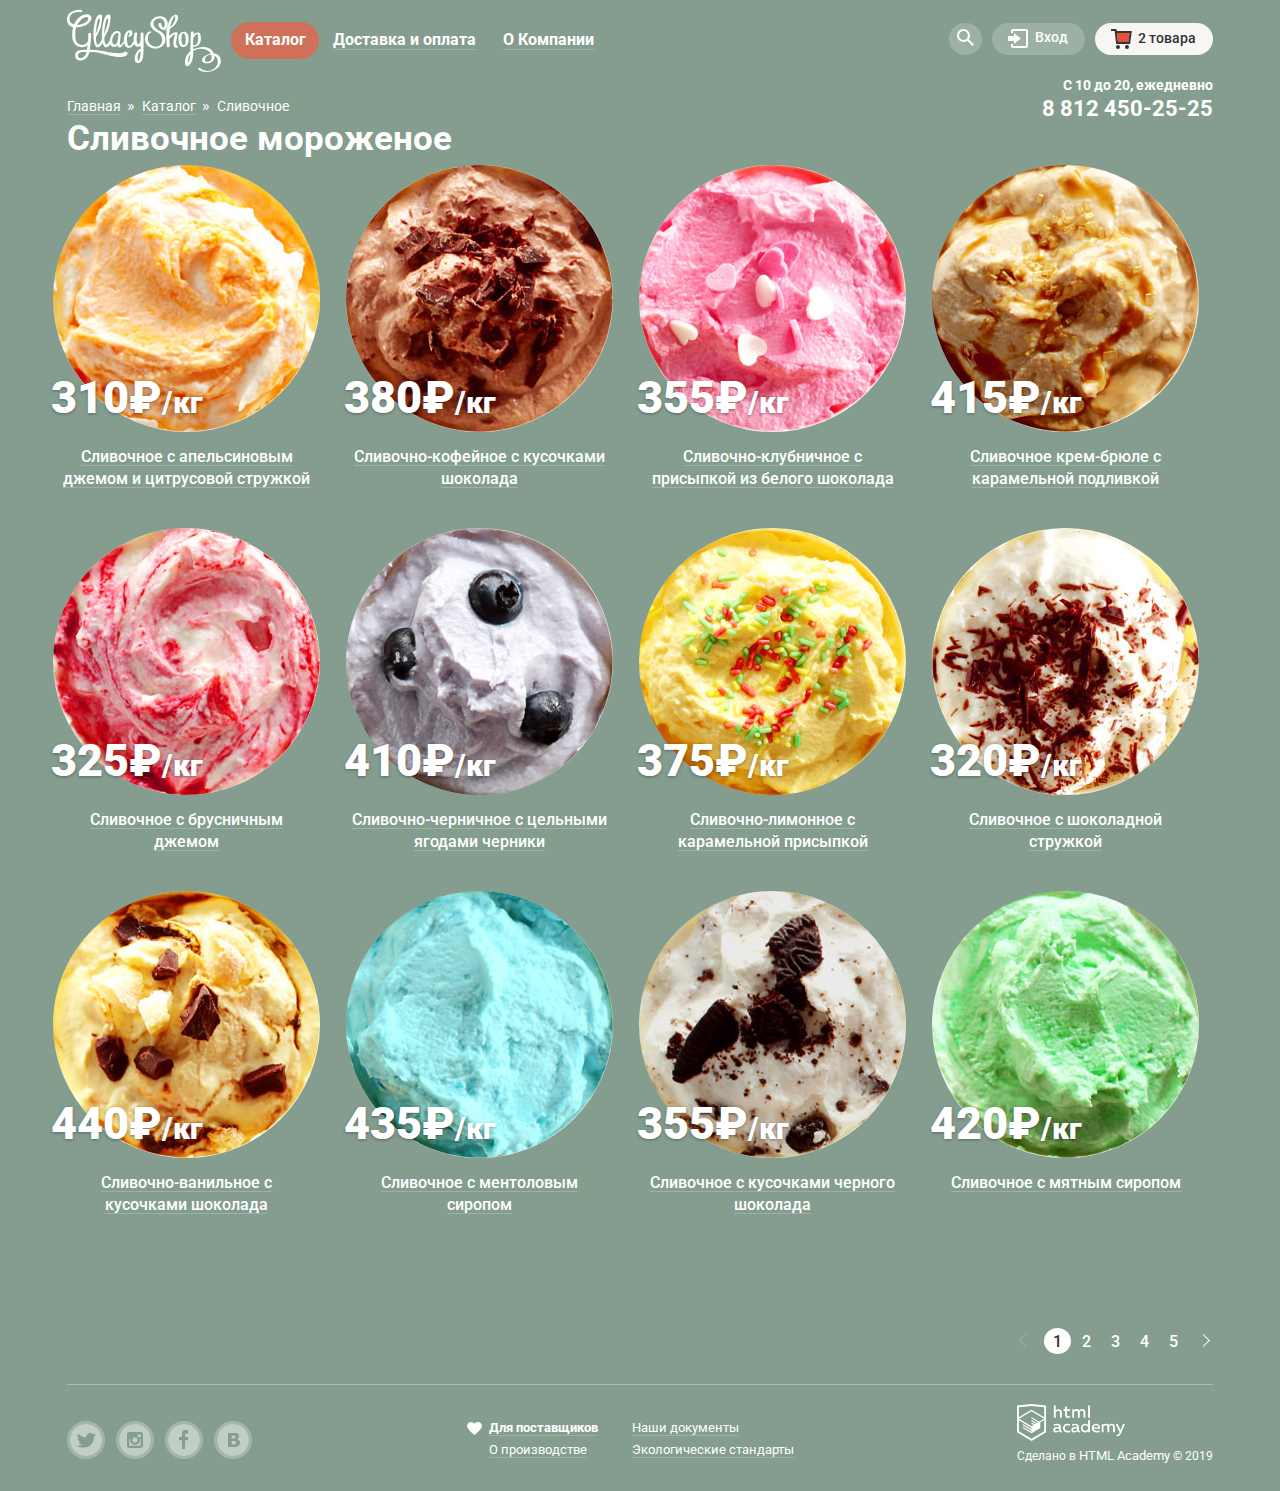
==== catalog.html @ fae97121 "18. Личный проект: начинаем оформление декоративных элементов" ====
<!DOCTYPE html>
<html lang="ru">
  <head>
    <meta charset="utf-8">
    <title>HTML Academy: Глейси</title>
    <link href="https://fonts.googleapis.com/css?family=Roboto:400,500,700&display=swap&subset=cyrillic" rel="stylesheet">
    <link href="css/normalize.css" rel="stylesheet">
    <link href="css/style.css" rel="stylesheet">
  </head>
  <body>
    <header class="page-header">
        <div class="container">
            <nav class="main-navigation"> 
                <a href="index.html">
                    <img class = "header-logo" src="img/logo.svg" width="154" height="64" alt="Логотип магазина «Глейси»"> 
                </a>
                <ul class="site-navigation">
                    <li class="site-navigation-item active-site-navigation-item">
                        <a class="site-navigation-link" href="catalog.html">Каталог</a>
                        <div class="sub-navigation-wrapper">
                        <ul class="sub-navigation">
                          <li class="sub-navigation-item"><a href="">Новинки</a></li>
                          <li class="sub-navigation-item active-sub-navigation-item"><a href="catalog.html">Сливочное</a></li>
                          <li class="sub-navigation-item"><a href="">Щербеты</a></li>
                          <li class="sub-navigation-item"><a href="">Фруктовый лед</a></li>
                          <li class="sub-navigation-item"><a href="">Мелорин</a></li>
                        </ul>
                        </div>           
                      </li>    
                    <li class="site-navigation-item"><a class="site-navigation-link" href="">Доставка и оплата</a></li>
                    <li class="site-navigation-item"><a class="site-navigation-link" href="">О Компании</a></li>    
                </ul>
                <ul class="user-navigation">
                    <li class="user-navigation-item">
                        <a class="user-navigation-link user-navigation-link-search" href = "">
                            <svg xmlns="http://www.w3.org/2000/svg" xmlns:xlink="http://www.w3.org/1999/xlink" width="17" height="17" viewBox="0 0 17 17"><path fill="#fff" d="M16.958 15.527L11.75 10.32A6.455 6.455 0 0 0 13 6.5 6.5 6.5 0 1 0 6.5 13a6.465 6.465 0 0 0 3.839-1.263l5.205 5.204 1.414-1.414zM6.5 11C4.019 11 2 8.981 2 6.5S4.019 2 6.5 2 11 4.019 11 6.5 8.981 11 6.5 11z"/></svg>
                        </a>
                        <div class="search-form-wrapper">
                            <form class="search-form" action="https://echo.htmlacademy.ru" method="get"> 
                              <label for="search" class="visually-hidden">Строка поиска</label>
                              <input class="email-field" id = "search" type="text" name="search" value="" placeholder="Крем-брюле">
                            </form>
                        </div>
                    </li>
                    <li class="user-navigation-item">
                        <a class="user-navigation-link" href = "">
                            <svg xmlns="http://www.w3.org/2000/svg" xmlns:xlink="http://www.w3.org/1999/xlink" width="21" height="19" viewBox="0 0 21 19"><g fill="#fff"><path d="M6 14.875L12.917 9.5 6 4.125v2.917H-.042v4.917H6z"/><path d="M18 0H5C3.9 0 3 .9 3 2v2h2V2h13v15H5v-2H3v2c0 1.1.9 2 2 2h13c1.1 0 2-.9 2-2V2c0-1.1-.9-2-2-2z"/></g></svg>
                            <span>Вход</span>
                        </a>
                        <div class="login-form-wrapper">
                            <form class="login-form" action="https://echo.htmlacademy.ru" method="post">            
                              <label class ="visually-hidden" for="user-login">Логин</label>
                              <input class ="email-field email-field-login-form" id="user-login" type="email" name="login" placeholder="email@example.com">
                              <label class ="visually-hidden" for="user-password">Пароль</label>
                              <input class ="email-field email-field-login-form" id="user-password" type="password" name="password" placeholder="••••••••">            
                              <button type="submit" class = "button login-form-button">
                                Войти
                              </button>
                              <div class="login-form-links">
                                <a href="">Забыли пароль?</a>
                                <a href="">Новая регистрация</a>
                              </div>
                            </form>
                        </div>
                    </li>            
                    <li class = "full-basket">                        
                        <a class="user-navigation-link " href = "">
                            <svg xmlns="http://www.w3.org/2000/svg" width="21" height="20" viewBox="0 0 21 20"><path fill="#E84D37" d="M5.888 4.031L6.922 13h10.45l1.176-8.969z"/><circle fill="#343434" cx="6.984" cy="18" r="2"/><circle fill="#343434" cx="15.984" cy="18" r="2"/><path fill="#343434" d="M5.657 2.031L5.422 0H0v2h3.64l1.5 13h13.988l1.699-12.969H5.657zM17.372 13H6.922L5.888 4.031h12.66L17.372 13z"/></svg>
                            <span>2 товара</span>
                        </a>                       
                        <div class="basket-wrapper">
                        <form class="basket-form" action="https://echo.htmlacademy.ru" method="post">
                            <ul class="basket-list">
                                <li class="basket-item">
                                    <button class="delete-button delete-item-button" type="button"><span class="visually-hidden">Закрыть</span></button>
                                    <img src="img/product-13.jpg" width="33" height="33" alt="Классический пломбир, смешанный с апельсиновым джемом">
                                    <a href = "">Пломбир с апельсиновым джемом</a>
                                    <span class="basket-item-amount">1,5 кг х&thinsp;</span>
                                    <span class="basket-item-price">200 руб.</span>
                                    <span class="basket-item-cost">300 руб.</span>                                     
                                </li>
                                <li  class="basket-item">
                                    <button class="delete-button delete-item-button" type="button"><span class="visually-hidden">Закрыть</span></button>
                                    <img src="img/product-14.jpg" width="33" height="33" alt="Клубничное мороженое розового цвета с присыпкой из белого шоколада">
                                    <a href = "">Клубничный пломбир с присыпкой из белого шоколада</a>
                                    <span class="basket-item-amount">1,5 кг х&thinsp;</span>
                                    <span class="basket-item-price">300 руб.</span>
                                    <span class="basket-item-cost">450 руб.</span> 
                                </li>
                            </ul>
                            <span class="basket-total">Итого: 750 руб.</span>
                            <a class="button basket-form-button" href = "">Оформить заказ</a>
                        </form>
                        </div>
                    </li>            
                </ul>
            </nav>  
            <p class = "phone">С 10 до 20, ежедневно<br>        
                <a href="tel:+78124502515">8 812 450-25-25</a>
            </p>     
        </div>           
    </header>
    <main class = "main-page">
        <div class = "container">
        <ul class = "bread-crumbs">
            <li class="bread-crumbs-item"><a href="index.html">Главная</a></li>
            <li class="bread-crumbs-item"><a href="catalog.html">Каталог</a></li>
            <li class="bread-crumbs-item breadcrumbs-current"><a href= "">Сливочное</a></li>            
        </ul>
        <h1 class="main-title">Cливочное мороженое</h1>
        <form class = "form-of-filters visually-hidden">
            <h2 class="visually-hidden">Фильтры</h2>
            <fieldset>
                <legend class="name-of-filter">Сортировка:</legend> 
                <label>                   
                    <select class = "sorting" name="sorting-options">
                        <option selected value="По популярности">По популярности</option>
                        <option value="Сначала недорогие">Сначала недорогие</option>
                        <option value="Сначала дорогие">Сначала дорогие</option>
                        <option value="По жирности">По жирности</option>
                    </select>
                </label>                                
            </fieldset>
            <fieldset>
                <legend class = "name-of-filter">Цена:
                    <span>100 руб.</span>
                    - 
                    <span>500 руб.</span>   
                </legend>                         
                <div class="price">
                    <div>
                        <div></div>
                        <div></div>
                    </div>
                </div>
            </fieldset>
            <fieldset>                            
                <legend class = "name-of-filter">Жирность:</legend>
                <div class = "fat">
                <label>
                    <input type="radio" name="fat" value="0" checked> 0%
                </label>
                <label>
                    <input type="radio" name="fat" value="10"> до 10%              
                </label>
                <label>
                    <input type="radio" name="fat" value="30"> до 30%              
                </label>
                <label>
                    <input type="radio" name="fat" value="more"> выше 30%              
                </label>
                </div>
            </fieldset>
            <fieldset>
                <legend class = "name-of-filter">Наполнители:</legend>
                <ul class = "fillers">
                    <li>
                        <input type="checkbox" name="filler1" id="choco">
                        <label for="choco">Шоколадные</label>
                    </li>
                    <li>
                        <input type="checkbox" name="filler2" id="shugar">
                        <label for="shugar">Сахарные присыпки</label>
                    </li>
                    <li>
                        <input type="checkbox" name="filler3" id="fruts">
                        <label for="fruts">Фрукты</label>  
                    </li>
                    <li>
                        <input type="checkbox" name="filler4" id="syrups">
                        <label for="syrups">Сиропы</label> 
                    </li>
                    <li>
                        <input type="checkbox" name="filler5" id="jams">
                        <label for="jams">Джемы</label>            
                    </li>
                </ul>
            </fieldset>
            <button class = "button-apply-filters" type = "submit">Применить</button>
        </form>    
        </div>
        <div class = "catalog-container">
        <ul class="catalog-list">
            <li class="catalog-item">
                <a href="">
                    <img src="img/product-1.jpg" width="267" height="267" alt="Сливочное мороженое с яроко выраженным апельсиновым вкусом">  
                    <strong class="price-of-item">310₽<span>/кг</span></strong>                   
                    <h2 class="catalog-item-title">Сливочное с апельсиновым<br>джемом и цитрусовой стружкой</h2>                                                                                         
                </a>  
                <button class = "button catalog-item-button">Быстрый просмотр</button>                      
            </li>
            <li class="catalog-item">
                <a href="">
                    <img src="img/product-2.jpg" width="267" height="267" alt="Сливочное мороженое с кофейным вкусом, посыпанное тёртым шоколадом">                  
                    <strong class="price-of-item">380₽<span>/кг</span></strong>   
                    <h2 class="catalog-item-title">Сливочно-кофейное с кусочками шоколада</h2>               
                </a>     
                <button class = "button catalog-item-button">Быстрый просмотр</button>        
            </li>
            <li class="catalog-item">
                <a href="">
                    <img src="img/product-3.jpg" width="267" height="267" alt="Сливочное мороженое с клубничным вкусом  розового цвета с белой посыпкой в виде сердечек">                    
                    <strong class="price-of-item">355₽<span>/кг</span></strong>  
                    <h2 class="catalog-item-title">Сливочно-клубничное с<br>присыпкой из белого шоколада</h2>                                      
                </a>            
                <button class = "button catalog-item-button">Быстрый просмотр</button> 
            </li>
            <li class="catalog-item">
                <a href="">
                    <img src="img/product-4.jpg" width="267" height="267" alt="Мороженое крем-брюле, смешанное с карамельной подливкой и посыпанное карамелью">                    
                    <strong class="price-of-item">415₽<span>/кг</span></strong>      
                    <h2 class="catalog-item-title">Сливочное крем-брюле с карамельной подливкой</h2>                                  
                </a>            
                <button class = "button catalog-item-button">Быстрый просмотр</button> 
            </li>
            <li class="catalog-item">
                <a href="">
                    <img src="img/product-5.jpg" width="267" height="267" alt="Бело-красное мороженое со вкусом брусники">
                    <strong class="price-of-item">325₽<span>/кг</span></strong>
                    <h2 class="catalog-item-title">Сливочное с брусничным<br>джемом</h2>                                       
                </a>                
                <button class = "button catalog-item-button">Быстрый просмотр</button> 
            </li>
            <li class="catalog-item">
                <a href="">
                    <img src="img/product-6.jpg" width="267" height="267" alt="Мороженое бледно-фиолетового цвета с целыми черными ягодами">
                    <strong class="price-of-item">410₽<span>/кг</span></strong>
                    <h2 class="catalog-item-title">Сливочно-черничное с цельными ягодами черники</h2>
                </a>                
                <button class = "button catalog-item-button">Быстрый просмотр</button> 
            </li>
            <li class="catalog-item">
                <a href="">
                    <img src="img/product-7.jpg" width="267" height="267" alt="Бледно-желтое мороженое с цветной присыпкой">
                    <strong class="price-of-item">375₽<span>/кг</span></strong>  
                    <h2 class="catalog-item-title">Сливочно-лимонное с<br>карамельной присыпкой</h2>                                      
                </a>
                <button class = "button catalog-item-button">Быстрый просмотр</button> 
            </li>
            <li class="catalog-item">
                <a href="">
                    <img src="img/product-8.jpg" width="267" height="267" alt="Классическое белое мороженое, посыпанное тёртым шоколадом">
                    <strong class="price-of-item">320₽<span>/кг</span></strong> 
                    <h2 class="catalog-item-title">Сливочное с шоколадной<br>стружкой</h2>                                       
                </a>                
                <button class = "button catalog-item-button">Быстрый просмотр</button> 
            </li>
            <li class="catalog-item">
                <a href="">
                    <img src="img/product-9.jpg" width="267" height="267" alt="Бледно-желтое мороженое с кусочками шоколада">
                    <strong class="price-of-item">440₽<span>/кг</span></strong>  
                    <h2 class="catalog-item-title">Сливочно-ванильное с<br>кусочками шоколада</h2>                                     
                </a>       
                <button class = "button catalog-item-button">Быстрый просмотр</button>          
            </li>
            <li class="catalog-item">
                <a href="">
                    <img src="img/product-10.jpg" width="267" height="267" alt="Бледно-голубое мороженое с ярким ментоловым вкусом">
                    <strong class="price-of-item">435₽<span>/кг</span></strong>   
                    <h2 class="catalog-item-title">Сливочноe с ментоловым<br>сиропом</h2>                                    
                </a>
                <button class = "button catalog-item-button">Быстрый просмотр</button> 
            </li>
            <li class="catalog-item">
                <a href="">
                    <img src="img/product-11.jpg" width="267" height="267" alt="Классическое белое мороженое с усочками черного шоколада">
                    <strong class="price-of-item">355₽<span>/кг</span></strong>    
                    <h2 class="catalog-item-title">Сливочное с кусочками черного шоколада</h2>                                   
                </a>
                <button class = "button catalog-item-button">Быстрый просмотр</button> 
            </li>
            <li class="catalog-item">
                <a href="">
                    <img src="img/product-12.jpg" width="267" height="267" alt="Бледно-зеленое мороженое с нежным мятным вкусом">
                    <strong class="price-of-item">420₽<span>/кг</span></strong> 
                    <h2 class="catalog-item-title">Сливочное с мятным сиропом</h2>                                      
                </a>
                <button class = "button catalog-item-button">Быстрый просмотр</button> 
            </li>
        </ul>
        </div>
        <div class = "container">
        <ul class = "pagination-list">            
            <li class = "pagination-item pagination-item-current">
                <a href="">1</a> 
            </li>
            <li class = "pagination-item">
                <a href="">2</a> 
            </li>
            <li class = "pagination-item">
                <a href="">3</a>
            </li>
            <li class = "pagination-item">
                <a href="">4</a> 
            </li>
            <li class = "pagination-item">
                <a href="">5</a> 
            </li>            
        </ul>
        </div>
    </main>
    <footer class = "page-footer">
        <div class="container">
            <ul class = "social-list">
                <li class="social-list-item">
                    <a href="" aria-label="Ссылка для перехода в Твиттер">
                        <svg xmlns="http://www.w3.org/2000/svg" width="32" height="32" viewBox="0 0 32 32"><path fill="#FFF" d="M16 0C7.164 0 0 7.164 0 16c0 8.837 7.164 16 16 16 8.837 0 16-7.163 16-16 0-8.836-7.163-16-16-16zm7.944 12.809c-.251 6.516-3.463 10.832-10.992 10.702h-.486c-.447 0-4.543-.443-5.344-1.823 2.479.19 4.247-.406 5.12-1.136-1.048-.289-2.923-.461-3.251-2.848.384.104.618.221 1.299.113-1.307-.824-2.758-1.519-2.679-3.643.311.317 1.164.518 1.46.457-.768-.233-2.149-3.244-.974-4.781 1.984 1.79 4.075 3.482 7.804 3.643.227-2.214 1.24-3.699 3.168-4.325 1.84-.479 3.255.26 3.901 1.138.737-.224 1.453-.466 2.193-.685-.004.833-.569 1.463-.935 1.709.747.165 1.423-.475 1.423-.475-.184.963-1.094 1.725-1.707 1.954z"/></svg>
                    </a>
                </li>
                <li class="social-list-item">
                    <a href="" aria-label="Ссылка для перехода в Инстаграм">
                        <svg xmlns="http://www.w3.org/2000/svg" width="32" height="32" viewBox="0 0 32 32"><g fill="#FFF"><path d="M20.916 16a4.938 4.938 0 1 1-9.877 0c0-.394.051-.773.138-1.14h-.897v6.838h11.396V14.86h-.897c.086.367.137.746.137 1.14z"/><path d="M15.978 18.659c1.466 0 2.659-1.193 2.659-2.659s-1.193-2.659-2.659-2.659c-1.466 0-2.659 1.193-2.659 2.659s1.192 2.659 2.659 2.659zM18.637 10.302h3.039v3.039h-3.039z"/><path d="M16 0C7.164 0 0 7.164 0 16c0 8.837 7.164 16 16 16 8.837 0 16-7.163 16-16 0-8.836-7.163-16-16-16zm7.955 21.698a2.285 2.285 0 0 1-2.279 2.279H10.279A2.285 2.285 0 0 1 8 21.698V10.302a2.286 2.286 0 0 1 2.279-2.279h11.396a2.286 2.286 0 0 1 2.279 2.279v11.396z"/></g></svg>
                    </a>
                </li>
                <li class="social-list-item">
                    <a href="" aria-label="Ссылка для перехода в Фейсбук">
                        <svg xmlns="http://www.w3.org/2000/svg" width="32" height="32" viewBox="0 0 32 32"><path fill="#FFF" d="M16 0C7.164 0 0 7.163 0 16s7.164 16 16 16c8.837 0 16-7.164 16-16S24.837 0 16 0zm4.062 9.455h-3.021v3.444h3.021v3.445h-3.021v8.61H14.02v-8.61H11v-3.445h3.021V9.455c0-1.902 1.353-3.445 3.021-3.445h3.021v3.445z"/></svg>
                    </a>
                </li>
                <li class="social-list-item">
                    <a href="" aria-label="Ссылка для перехода во ВКонтакте">
                        <svg xmlns="http://www.w3.org/2000/svg" width="32" height="32" viewBox="0 0 32 32"><g fill="#FFF"><path d="M16.637 14.495c.402-.019.719-.082.951-.188.326-.145.54-.33.641-.559.101-.229.15-.496.15-.797 0-.232-.058-.465-.174-.697-.116-.232-.322-.405-.617-.517-.264-.1-.592-.155-.984-.165a76.242 76.242 0 0 0-1.652-.014h-.339v2.965h.565c.571 0 1.057-.009 1.459-.028zM18.118 17.084c-.282-.081-.672-.125-1.166-.132a127.97 127.97 0 0 0-1.55-.009h-.79v3.493h.264c1.014 0 1.74-.003 2.18-.009a3.2 3.2 0 0 0 1.212-.245c.377-.157.633-.364.774-.625s.214-.562.214-.9c0-.446-.088-.788-.261-1.03-.17-.241-.464-.423-.877-.543z"/><path d="M16 0C7.164 0 0 7.164 0 16c0 8.837 7.164 16 16 16 8.837 0 16-7.163 16-16 0-8.836-7.163-16-16-16zm6.602 20.531a3.73 3.73 0 0 1-1.124 1.327c-.552.415-1.161.71-1.823.886s-1.501.264-2.519.264h-6.121V8.987h5.443c1.13 0 1.957.038 2.48.113a5.126 5.126 0 0 1 1.561.5c.533.27.929.632 1.189 1.087.26.455.392.975.392 1.558 0 .678-.179 1.278-.536 1.795-.358.518-.863.92-1.517 1.208v.075c.917.182 1.642.559 2.179 1.13.537.571.807 1.325.807 2.261 0 .678-.138 1.283-.411 1.817z"/></g></svg>
                    </a>
                </li> 
            </ul>
            <ul class="footer-nav-list">            
                <li class="footer-nav-item"><a class="bold-link" href="">Для поставщиков</a></li>
                <li class="footer-nav-item"><a href="">Наши документы</a></li>
                <li class="footer-nav-item"><a href="">О производстве</a></li>                  
                <li class="footer-nav-item"><a href="">Экологические стандарты</a></li>
            </ul>
            <div class = "copiright">
                <a href="https://htmlacademy.ru/intensive/htmlcss">
                    <img src="img/logo-htmlacademy.svg" width="108" height="39" alt="Логотип HTMLAcademy">
                </a>
                <p>Сделано в <a href = "https://htmlacademy.ru/intensive/htmlcss">HTML Academy</a> © 2019</p>
            </div>
        </div>
    </footer> 
  </body>
</html>
---- css/style.css ----
body {
  margin: 0;
  padding: 0;
  font-family: "Roboto", Arial, sans-serif;  
  font-size: 16px;
  line-height: 22px;
  font-weight: 700;
  background-color:#849d8f;  
  color:#ffffff;  
  
}

a {
  text-decoration: none;
}

.visually-hidden {
  position: absolute;
  width: 1px;
  height: 1px;
  margin: -1px;
  border: 0;
  padding: 0;
  clip: rect(0, 0, 0, 0);
  overflow: hidden;
}

.hidden-elements{
  display: none;
}

.container {
  width:1146px;
  margin:auto;
  padding:0 27px;       
}

.main-navigation {
  line-height: 18px;
  color: #ffffff;      
}

.user-navigation{
  font-size: 14px;
  line-height: 16px;
  font-weight: 500;
  
  margin:0;
  padding:0;

  list-style: none; 

  height:33px;

  margin-left:auto;
  margin-top:23px;
  display:flex;
  justify-content: space-between;
  
  height: 32px;
}   

.site-navigation-item:hover .sub-navigation-wrapper{
  display: block; 
}

.site-navigation-item:hover,
.site-navigation-item:focus{  
  padding-top:8px;
  padding-bottom:6px;
  margin:0px;
  border-radius:30px;
  background-color: #ffffff; 
 }

.site-navigation-item:hover a,
.site-navigation-item:focus a{
  color: #323232;
}

.site-navigation-item:active{
  box-shadow: 0px 2px 1px #696969;
}

.sub-navigation-wrapper{
  width:143px;
  min-height:171px;
  position:absolute;
  top:31px;
  left:-6px;
  margin:0;
  padding:0;
  padding-top:8px;
  display: none;
}

.sub-navigation{  
  list-style: none;
  margin:0;
  padding:0;
  font-size: 14px;
  line-height: 16px;
  font-weight: 400;
  background-color: #f8f7f4;
  box-shadow: 0px 20px 20px rgba(0, 0, 0, 0.4);  
  border-radius:5px;  
  position:relative;
  z-index: 10;
}

.active-sub-navigation-item{
  background-color: #d07058;   
}

 .sub-navigation-item a:hover,
 .sub-navigation-item a:focus{
   background-color: #fbded7;   
 }

 .sub-navigation-item a:active{
  background-color: #f6b5a5;   
} 

.sub-navigation-item:first-child{  
  font-weight: 700; 
  padding-bottom:3px;
  padding-top:3px;
}

.sub-navigation-item:first-child::after{
  content:"";
  display:block;
  margin-left:6px;
 
  padding-left:0;
  width:128px;
  border-bottom:1px solid rgba(50,50,50,0.2);
  position:relative;
  top:3px;
}

.sub-navigation-item a{
  color: #323232;
  padding-bottom:8px;
  padding-top:8px;
  padding-left:20px;
  display: block; 
}

.sub-navigation-item:last-child{
  padding-bottom: 6px;
}

.user-navigation-item:hover,
.user-navigation-item:focus{
  background-color: #ffffff;

}

.user-navigation-item:hover a,
.user-navigation-item:focus a{
  color: #323232;
}

.user-navigation-item:hover path,
.user-navigation-item:focus path,
.user-navigation-item:hover circle,
.user-navigation-item:focus circle{
  fill: #323232;
}

.search-form-wrapper{
  position:absolute;
  right:0px;
  top:31px;
  width:341px;
  height:84px;  
  padding-top:6px;
  display:none;
}

.search-form{
  background-color:#f8f7f4;
  border-radius:5px;
  margin:0;
  padding:0;
  padding:20px 15px;
  box-shadow: 0 20px 20px rgba(0, 0, 0, 0.4);
}

.search-form input{
  height: 44px;
  font-size: 14px;
  margin:0;
  padding:0; 
  width: 100%;
  box-sizing:border-box;
  padding: 15px;  
}

.user-navigation-item:hover .search-form-wrapper{
  display: block; 
  z-index: 20;
}

.login-form-wrapper{
  position:absolute;
  right:0px;
  top:31px;
  display:none;
  padding-top:6px;
  width:277px;
  height:214px;
}

.login-form{  
  background-color:#f8f7f4;
  border-radius:5px;

  margin:0;
  padding:0;
  padding-top:20px;
  padding-left:19px;
  padding-right:17px;
  padding-bottom:22px;
  box-shadow: 0 20px 20px rgba(0, 0, 0, 0.4);  
}

.email-field-login-form{
  font-size: 14px;
  margin:0;
  padding:0;
  margin-bottom: 20px;
  width: 100%;
  box-sizing:border-box;
}

.user-navigation-item:hover .login-form-wrapper{
  display: block; 
  z-index: 20;
}

.login-form-button{
  width: 100px;
  height:44px;
  float: left;
  margin-right:20px;
  border-radius: 25px /30px; 
  padding-top:3px;
}

.login-form-links{
  display:flex;
  flex-wrap:wrap;
}

.login-form-links a{
  padding-right:0;
  font-size: 13px;
  line-height: 21px;
  font-weight: 400;
  color:#323232;
  background-image: linear-gradient(to top, rgba(0,0,0,0) 0px, rgba(0,0,0,0) 3px, #323232 3px, #323232 4px, rgba(0,0,0,0) 4px, rgba(0,0,0,0) 100px);
}

.login-form-links a:hover,
.login-form-links a:focus,
.login-form-links a:active{
  color:#e84d37;
  background-image: linear-gradient(to top, rgba(0,0,0,0) 0px, rgba(0,0,0,0) 3px, #e84d37 3px, #e84d37 4px, rgba(0,0,0,0) 4px, rgba(0,0,0,0) 100px);
}

.phone{
  font-size: 14px;
  line-height: 16px;
  font-weight: 700;
}

.phone a{
  color:#ffffff;
  font-size: 22px;
  line-height: 24px;
  font-weight: 700;
}

/*.site-wrapper {
  background-color: #849d8f;
  background-image: url("../img/slider-1.png");
  background-repeat: no-repeat;
  background-position: center 83px ;  

  transition: background-image 0.5s ease, background-color 0.5s ease; 
}

.site-wrapper::before,
.site-wrapper::after {
  content: "";

  visibility: hidden;
}

.site-wrapper::before {
  background-image: url("../img/slider-2.png");
}

.site-wrapper::after {
  background-image: url("../img/slider-3.png");
}

.slider {
  position: relative;

  padding-top: 280px;
 
  text-align: center;
  color: #ffffff
}

.slider-list {
  margin: 0;
  padding: 0;
  
  list-style: none;
}

.slide {
  display: none;  
}

.slide-title {
 
  width: 670px;
  margin: 0 auto;
  padding-bottom:27px;

 
  font-size: 60px;
  line-height: 60px;
  font-weight: 700;
}
*/

.button{  
  display: inline-block;
  vertical-align: middle;
  font-size: 18px;
  line-height: 24px; 
  font-weight: 700;
  color:  #ffffff;
  text-shadow: 0 2px 5px rgba(160, 32, 11, 0.76);
  text-align: center;
 
  text-decoration: none;

  background: #f26843;
  background: linear-gradient(to bottom, #f26843, #e74a35);
  box-shadow: 0 2px 2px rgba(172, 16, 0, 0.64);   
  border: none;
  cursor: pointer;
}

.button:hover,
.button:focus{
  background: linear-gradient(to bottom, #f26843, #e74a35), rgba(255, 255, 255, 0.2);
  background-blend-mode: overlay;
  box-shadow: 0 2px 2px #ac1000;
  color:#fefefe;
}

.button:active{
  background: linear-gradient(to bottom, #f26843, #e74a35), rgba(0, 0, 0, 0.07);
  background-blend-mode: overlay;
  box-shadow: 0 2px 2px #942718;
  color:#fceeec;
}
/*
.slide-button{  
  padding:11px 43px 11px 41px;
  font-size: 32px;
  line-height: 44px; 
}

.slider-controls {
  position: absolute;
  bottom: 22px;
  left: 0;
  z-index: 20;
  
  font-size: 0;
}

.slider-controls label {
  display: inline-block;
  width: 17px;
  height: 17px;
  margin-right: 8px;

  vertical-align: top;

  background-color: transparent;
  border: 2px solid #ffffff;
  border-radius: 50%;
  cursor: pointer;
}

#product-1:checked ~ .site-wrapper {
  background-color: #849d8f;
  background-image: url("../img/slider-1.png");
}

#product-2:checked ~ .site-wrapper {
  background-color: #8996a6;
  background-image: url("../img/slider-2.png");
}

#product-3:checked ~ .site-wrapper {
  background-color: #9d8b84;
  background-image: url("../img/slider-3.png");
}

#product-1:checked ~ .site-wrapper #slide1,
#product-2:checked ~ .site-wrapper #slide2,
#product-3:checked ~ .site-wrapper #slide3 {
  display: block;
}

#product-1:checked ~ .site-wrapper label[for="product-1"],
#product-2:checked ~ .site-wrapper label[for="product-2"],
#product-3:checked ~ .site-wrapper label[for="product-3"] {
  background-color: #ffffff;
}
*/
.special-offers{
  font-size: 18px;
  line-height: 22px;
  font-weight: 700;
  list-style: none;
  margin:0;
  padding:0;
}

.special-offer{
  border-radius: 15px;
}

.special-offer-title{
  font-size: 35px;
  line-height: 41px;
  font-weight: 700;
}

.special-offer-raspberries{
  background-image: url("../img/raspberry-background.jpg");
  background-repeat: no-repeat; 
  background-color: rgb(97,24,46);
}

.special-offer-chocolate{
  background-image: url("../img/chocolate-background.jpg");
  background-repeat: no-repeat; 
  background-color: rgb(114,67,48);
}

.special-offer-raspberries,
.special-offer-chocolate{
  width:560px;
  min-height:229px;
}

.catalog-item{
  text-align: center; 
  width:293px;
  margin-bottom:-42px;
  position:relative;
  min-height: 405px;
}

.catalog-item a{
  color:#ffffff;
  margin:0;
  padding:0;
  display:block;
}

.catalog-item img{
  border-radius: 50%;
  margin-top:6px;
  margin-bottom: 8px;
}

.catalog-item-title{
  font-size: 16px;
  line-height: 22px;
  font-weight: 500;
 
  margin:0;
  padding:0;
  width:255px;
  display:inline;

  background-image: linear-gradient(to top,  rgba(255, 255, 255, 0.2) 1px, rgba(0,0,0,0) 1px, rgba(0,0,0,0) 100px);
  position:relative;
  bottom: 50px;
}

.price-of-item{
  font-size: 45px;
  line-height: 45px;
 
  display:block;
  position:relative;
  bottom:71px;  
  right:60px;
  text-shadow:0.5px 0.9px 3px rgba(49, 50, 53, 0.5);
 }

.price-of-item span{
  text-transform:  lowercase;
  font-size:30px;
}

.catalog-item:hover{
  background: rgba(255, 255, 255, 0.2);
  background-blend-mode: overlay;    
  z-index:10;
}

.catalog-item:hover .button{
  display:inline-block;
}

.catalog-item-button{  
  position:absolute;
  right:50px;
  bottom:22px;
  width:200px;
  min-height:44px;
  margin:0;
  padding:0;  
  border-radius: 30px;
  display:none;    
}

.about-us{
  background-color: #9d8b84;
  background-image: url("../img/waffle-background.jpg"); 
  color: #323232;
  border-radius:15px;
  margin:0;
  padding:0; 
}

.about-us-title{
  font-size: 24px;
  line-height: 30px;
  font-weight: 500;
  margin:0;
  padding:0; 
  margin-left:21px;
  padding-top:26px;  
}

.about-us-advantages{
  list-style: none;
  margin:0;
  padding:0;
  display:flex;
  justify-content: space-between;
  padding-left:20px;
  padding-right:34px;
}

.about-us-advantages-item:nth-child(2n){
  margin-left: 27px;
}
  
.about-us-advantages-item{
  font-weight: 400;
  display:flex;
  justify-content: space-between;
  flex-grow:1;
  margin:0;
  padding:0; 
  margin-top:23px;  
}

.about-us-advantages-item:first-child::before{
  display:block;
  width:49px;
  height:49px;
  content:url("../img/ice-cream.svg");
  position:relative;
  bottom:15px;
  margin-right:8px;
}

.about-us-advantages-item:nth-child(2)::before{
  display:block;
  width:49px;
  height:49px;
  content:url("../img/cow.svg");
  position:relative;
  bottom:15px;
  margin-right:8px;
  
}

.about-us-advantages-item:nth-child(3)::before{
  display:block;
  width:49px;
  height:49px;
  content:url("../img/eco.svg");
  position:relative;
  bottom:15px;
  margin-right:8px;
}

.about-us-advantages-item:last-child::before{
  display:block;
  width:49px;
  height:49px;
  content:url("../img/thermometer.svg");
  position:relative;
  bottom:15px;
  margin-right:8px;
}

.new-in-blog,
.subscription{  
  border-radius:15px;
}

.new-in-blog{
  background-color: #ffffff;
  background-image: url("../img/strawberry-background.jpg"); 
  background-repeat: no-repeat;  
  font-weight: 500;
  color:#323232; 
  margin:0;
  padding:0;  
  display:flex;
  flex-direction: column;
  justify-content: flex-start;
}

.new-in-blog p{  
  margin:0;
  margin-top:23px;
  margin-left:20px;
  padding:0;
}

.link-to-article{  
  width:283px;    
  margin:0;
  margin-left:20px;
  margin-top:4px;
  padding:0;   
}

.link-to-article a{  
  font-size: 24px;
  line-height: 30px; 
  font-weight: 700;   
  color:#323232;
  background-image: linear-gradient(to top, rgba(0,0,0,0) 0px, rgba(0,0,0,0) 2px, #323232 2px, #323232 4px, rgba(0,0,0,0) 4px, rgba(0,0,0,0) 100px);
}

.link-to-article a:hover,
.link-to-article a:focus,
.link-to-article a:active{  
  color:#e84d37; 
  background-image: linear-gradient(to top, rgba(0,0,0,0) 0px, rgba(0,0,0,0) 2px, #e84d37 2px, #e84d37 4px, rgba(0,0,0,0) 4px, rgba(0,0,0,0) 100px);
}

.subscription{
  background-image: url("../img/bg-post.svg");  
  background-repeat: no-repeat;   
  color:#5a5a5a;
  font-weight: 400;
  margin:0;
  padding:0;  
}

.subscription-background{
  background-color: #f8f7f4;
  border-radius: 10px;
  padding:0;
  margin:4px 6px; 
  display:flex;
  flex-direction: column;
}

.subscription-text{
  margin:0;
  padding:0;
  margin-left:21px;
  margin-right:21px;
  margin-top: 31px; 
  margin-bottom:36px;
}

.subscription-form{
  display:flex;
  justify-content:space-between;
  margin-right:21px;
  margin-left:21px;
  margin-bottom:35px;
  height:44px;
}

.email-field{  
  border-radius:5px;
  border: solid 1px rgba(178, 178, 178, 0.52);
  outline-offset:-1px;
  padding-left:14px;
  height:44px;
  font-family: "Roboto", Arial, sans-serif;  
  
  line-height: 24px;
  font-weight: 700;
  color:#323232;
  box-sizing: border-box;
}

.email-field-subscription{
  flex-grow: 1;
  margin-right:11px;
  font-size: 16px;
}

.email-field:hover,
.feedback-comment:hover{
  border: solid 2px rgba(154, 154, 154, 0.52);
  outline-offset:-2px;
  border-radius:5px;
  padding-left:13px;
}

.email-field:focus,
.feedback-comment:focus{
  border: solid 2px rgba(46, 136, 228, 0.52);
  outline-offset:-2px;
  border-radius:5px;
  padding-left:13px;
}

.email-field::placeholder,
.feedback-comment::placeholder{
  font-weight: 400;
  color:#999999;
}

.send-email-button{
  padding:9px 17px 11px 19px;
  border-radius:30px;
}

.contacts{
  font-size: 14px;
  line-height: 20px; 
  font-weight: 400; 
  color:#323232;
}

.contacts span{
  font-size: 18px;
  line-height: 24px; 
  font-weight: 700;
}

.contacts a{
  font-size: 18px;
  line-height: 22px;
  font-weight: 700;
  color: #323232;
}

.page-footer a{
  font-size: 13px;
  line-height: 18px;
  font-weight: 400;
  color:#ffffff;  
}

.page-footer a:hover,
.page-footer a:focus,
.page-footer a:active{
  color:#ffbc9e;
}

.social-list{
  opacity: 0.5;
  list-style: none;
}

.footer-nav-list{
  list-style: none;
}

.footer-nav-item .bold-link{
  font-weight: 700;
  margin-left:-15px;
}

.copiright{
  font-size: 12px;
  line-height: 18px;
  font-weight: 400;
}

/*.activ-button-of-navigation{
  background-color: #d07058;
  border-radius:15px;
  
}

.activ-button-of-navigation .site-navigation-link{
  display:inline-block; 
  margin-left:13px;
  margin-right:14px;
}
*/
.full-basket{
  background-color: rgba(248, 247, 244, 0.99);
  border-radius:30px;
 

  position:relative;
  padding:0;
  border-radius: 30px; 
  
  padding-left:16px;
  padding-right:17px; 
  flex-grow:1;  

  margin:0;
  text-decoration: none;
  margin-left:10px; 
}

.full-basket .user-navigation-link{
  color:#323232; 
}

.full-basket:hover .basket-wrapper{
  display:block;
}

.basket-form{
  color: #323232;
}

.basket-wrapper{
  width:540px;
  min-height: 189px;  
  position:absolute;  
  right:0px;
  top:33px;
  z-index: 20;
  display:none;  
}

.basket-form{
  background-color: #f8f7f4;
  border-radius: 5px;
  font-size: 13px;
  font-weight: 400;
  margin:0px;
  margin-top:3px;
  padding:0px;
  padding-bottom:21px;
  text-align: right; 
}

.basket-list{
  display:flex;
  flex-direction:column;
  padding-top:9px; 
  padding-right:34px;
  margin-bottom: 15px;
}

.basket-item{
  display:flex;
  
  margin-top:20px; 
  vertical-align: bottom;
}

.basket-item img{
  position: relative;
  top:-9px;
  right:-1px;
  border-radius:50%;
  margin-right:14px;
}

.basket-item a{
  width:217px;
  color:#323232; 
  text-align: left; 
}

.basket-item-amount{
  flex-grow:1;
  text-align:right;
}

.basket-item-price{
  color:#999999;
}

.basket-item-cost{
  margin-left:29px;
}

.delete-button{
 
  border: 0;
  cursor: pointer;  
  position: absolute;
  
  background-color: transparent;
}

.delete-item-button{
  width:11px;
  height:11px;
  top:36px;
  left:7px; 
  height: 1px;  
}

.delete-button::before,
.delete-button::after {
  content: "";

  position: absolute;
 
  background-color: #323232;
}

.delete-item-button:before,
.delete-item-button:after{
  height: 1px; 
  width: 16px;  
}

.delete-button::before {
  transform: rotate(45deg);
}

.delete-button::after {
  transform: rotate(-45deg);
}

.basket-total{
  display:block;
  color: #323232;
  font-size: 15px;
  line-height: 18px;
  font-weight: 700;
  text-align:right;
  margin-right:15px;
  margin-left:15px;
}

.basket-total::before{
  content:"";
  display: block;
  border-bottom: 1px solid #cacac7;
  margin-bottom:14px;
}

.basket-form-button{
  display:inline-block;
  margin-left: auto;
  margin-right: 15px;
  margin-top:14px;
  
  border-radius: 25px /30px; ;
  width:170px;
  height:44px;  
  line-height:44px;
}



.bread-crumbs{
  list-style: none;
  margin:0;
  margin-top: 21px;
  padding:0;  
  display:flex;
  justify-content: flex-start;
  flex-wrap: wrap;
  font-weight: 400; 
}

.bread-crumbs-item{
  position: relative;

  margin-right: 21px;

  border-bottom: 1px solid rgba(255, 255, 255, 0.2); 

  line-height: .97; 
}

.bread-crumbs-item::after{
  content: "»";
  position: absolute;
  right:-14px;
  
}

.bread-crumbs-item:last-child{
  margin-right: 0;
  border-bottom:none;
}

.breadcrumbs-current::after {
  display: none;
}
 

.bread-crumbs a{
  font-size: 14px;
  line-height: 16px;
  font-weight: 400;
  color:#ffffff;
  margin:0;
  padding:0;
}

.main-title{
  font-size: 35px;
  line-height: 41px;
  font-weight: 700;
  margin:0;
  margin-top: 3px;
  padding:0;  
}

.name-of-filter{
  font-size: 14px;
  line-height: 16px;
  font-weight: 500;
}

.sorting{
  font-size: 16px;
  line-height: 18px;
  font-weight: 500;  
  color: #ffffff; 
}

.sorting:hover,
.sorting:focus{
  color: #323232;
}

.sorting,
.price,
.fat,
.fillers{  
  background-color: rgba(255, 255, 255, 0.2);
  list-style: none;
}

.button-apply-filters{
  background-color: rgba(255, 255, 255, 0.2);
  color: #ffffff; 
}

.button-apply-filters:hover,
.button-apply-filters:focus,
.button-apply-filters:active{
  background-color: #ffffff; 
  color: #323232;  
}

.pagination-item a{
  color: #ffffff;
}

.pagination-item-not-activ a{
  color:rgba(255, 255, 255, 0.2);
}

.pagination-item-current{
  display: block;
  background-color: #ffffff; 
  vertical-align: middle;  
}

.pagination-item-current a{ 
   color: #323232;
}

.pagination-item a:active{
  background-color: #ffffff; 
  color: #323232;
}

.pagination-item a:hover,
.pagination-item a:focus{
  background-color: rgba(255, 255, 255, 0.2);
  color: #ffffff; 
}

/* ----- Сеточные стили ----- */
.page-header{
  width:100%;    
}

.page-header .container{
  justify-content: flex-end;    
}

.main-navigation{
  display:flex;
  flex-wrap:wrap;
  justify-content: space-between;  
  width:100%; 
}

.header-logo{
  margin:0;
  padding:0;
  margin-top: 9px;
  margin-right:10px;
}

.site-navigation {
  list-style: none;
 
  margin:0;  
  padding:0;  
  
  display:flex;   
  align-items: baseline;
  margin-top:22px;
}

.site-navigation-link{   
  border-bottom: 1px solid rgba(255, 255, 255, 0.2); 
  vertical-align: baseline;
  line-height: .97; 
  margin:0;
  margin-right: 13px;
  margin-left:14px;  
  
  color: #ffffff;
  text-decoration: none;
}

.site-navigation-item{
  padding-top:9px;
  position:relative;
}

.active-site-navigation-item{
  background-color: #d07058;  
 
  padding-top:9px;
  padding-bottom:10px;
  margin:0px;
  border-radius:30px;

}  

.active-site-navigation-item a{
  border:none;
}

.user-navigation-item{
  position:relative;
  padding:0;
  border-radius: 30px;
  background-color:rgba(255, 255, 255, 0.2);  
  
  padding-left:16px;
  padding-right:17px; 
  flex-grow:1;  

  margin:0;
  text-decoration: none;
  margin-left:10px;  
}

.user-navigation-link{
  color: #ffffff;
}

.user-navigation-item:first-child{  
  flex-grow:0;
  padding:0;
}

.user-navigation-link svg{
  position:relative;
  top:6px;
  margin-right:3px;
}

.user-navigation-link-search{
padding-left:8px;
padding-right:5px;
}

.phone{
  align-self: center;
  margin:0;
  text-align:right; 
  float:right;
}

.phone a{
  position:relative;
  top:4px;
}

.about-us{
  margin: 0;  
  margin-top:40px;
  min-height: 306px;
}

.about-us-advantages{
  display: flex;
  flex-wrap:wrap;
}

.about-us-advantages-item{
  width: 475px;  
}

.news-container{
  width: 100%;
  display:flex;
  justify-content: space-between;
  margin-top:40px;
}

.new-in-blog,
.subscription{
  width:560px;
  min-height:220px;  
}

.page-footer{ 
  width: 100%;
  min-height:107px;
}

.page-footer .container{
  display: flex;
  flex-direction: row;  
}


.social-list{
  margin:0;  
  margin-top:36px;
  padding:0;    
  display:flex;
  align-items:flex-start;
}

.social-list-item{
  padding:0;
  margin:0;
  margin-right:11px;
  border:solid 3px rgba(255,255, 255,0.5);
  border-radius: 50px;
  display:block;
  height:32px;
 }

.footer-nav-list{
  margin:0;
  padding:0;
  margin-top:31px;
  margin-left: 226px;
  width: 305px;
  display:flex;
  align-content:flex-start; 
  flex-wrap: wrap; 
}

.footer-nav-item{  
  margin:0;
  padding:0;
  
}

.footer-nav-item a{
  border-bottom: 1px solid rgba(255, 255, 255, 0.2); 
  line-height: 0.97;
}

.footer-nav-item:first-child::before{
  content: url("../img/heart.svg");
  width:15px;
  height:13px;
   
  position:relative;
  top:3px;
  right:22px;
 }

.footer-nav-item:nth-child(2n+1){
  width: 143px;
}

.footer-nav-item:nth-child(2n){
  width: 162px;
}

.copiright{
  margin-left:auto;  
  margin-top:18px;
  margin-right:0;
  display:flex;
  flex-direction:column;
}

.copiright p{
  margin-top:0px;
}

.catalog-container{
  display:flex;
  width:1200px;
  margin:auto;
}

.catalog-list{
  display:flex;  
  flex-wrap: wrap;
  padding: 0;
  margin: 0;
  list-style: none;
 
}
.catalog-item:nth-child(4n){
  margin-right: 0;
}

.main-page .container{
  flex-direction:column; 
}

/*.main-page .container::after{
  content:"";
  display:block;
  text-align: center;
  width:1146px;
  border-top: solid 1px rgba(255, 255, 255, 0.3);
}
*/
.special-offers{
  width: 100%;
  display:flex;
  justify-content: space-between;
  margin-top:40px;
}

.contacts{
  display:block;
  margin-left: auto;
  margin-right: auto;
  text-align: center;
  margin-top: 39px;
  position:relative;
}

.contacts-sidebar{
  width:302px;
  height: 305px;
  position:absolute;
  top:63px;
  left:871px;  
  background-color: #ffffff;
}

.form-of-filters{
  margin-top:30px;
  display:flex;
  flex-wrap: wrap;
}

.fillers{
  display:flex;
  margin:0;
  padding:0;
}

.button-apply-filters{
  width:144px;
  height:37px;
  align-self:center;
}

.pagination-list{
  list-style: none;
  width:100%;
  display:flex;
  flex-wrap:wrap;
  justify-content:flex-end;  
  flex-grow:1;   
  margin:0;
  margin-top:80px;
  margin-bottom:30px;
    
  padding:0;
 
}

.pagination-list::before{
  content: "";

  position: relative;
  top: 8px;
  right: 5px;

  width: 8px;
  height: 8px;

  border-top: solid 1px #ffffff;
  border-right: solid 1px #ffffff;
  opacity: 0.2;
  transform: rotate(-135deg);
  margin-right: 9px;

 }

 .pagination-list::after{
  content: "";

  position: relative;
  top: 8px;
  right: 5px;

  width: 8px;
  height: 8px;

  border-top: solid 1px #ffffff;
  border-right: solid 1px #ffffff;
  transform: rotate(45deg);
  margin-left:17px;
 }


.pagination-item{
  margin-right:2px;
  width:27px;
  height:26px;
  border-radius:50%;
  text-align:center;
}

.pagination-item a{
  margin:0;
  padding:0;
  margin-top:2px;
  line-height: 28px;
  font-weight: 500;
}

.pagination-item:last-child{
  margin-right:0;
}

.feedback-form-wrapper{
  position: fixed;
  
  color: #323232;
  background-color: #f8f7f4;
  border-radius: 10px;

  top: 137px;
  left: 50%;

  width: 430px;
  margin-left:-239px;
  padding:15px 24px 27px 24px;

  display:flex;
  flex-direction: column;
}

.feedback-form-title{
  margin:0;
  margin-bottom: 20px;
  font-size: 24px;
  line-height: 28px;
  font-weight: 500;
}

.delete-form-button{
  left:433px;
  top:13px;
}

.feedback-form-wrapper .email-field{
  margin-bottom: 20px;
  width:267px;
}

.feedback-comment{
  margin-bottom: 25px;
  width  : 100%;
  height : 155px;
  resize: none;
  overflow:auto;

  border-radius:5px;
  border: solid 1px rgba(178, 178, 178, 0.52);
  outline-offset:-1px;
  padding-left:14px;
  font-family: "Roboto", Arial, sans-serif;  
  
  line-height: 24px;
  font-weight: 700;
  color:#323232;
  box-sizing: border-box;
}

.feedback-button{
  align-self:flex-end;
  padding:9px 24px 11px 24px;
  border-radius:30px;
}

.delete-form-button{
  width:17px;
  height:17px;
}

.delete-form-button:before,
.delete-form-button:after{
  height: 2px; 
  width: 22px;  
}

.page-footer::before{
  content:"";
  display:block;
  width: 1146px;
  margin-left: auto;
  margin-right: auto;
  border-bottom: 1px solid rgba(255, 255, 255, 0.3);
}
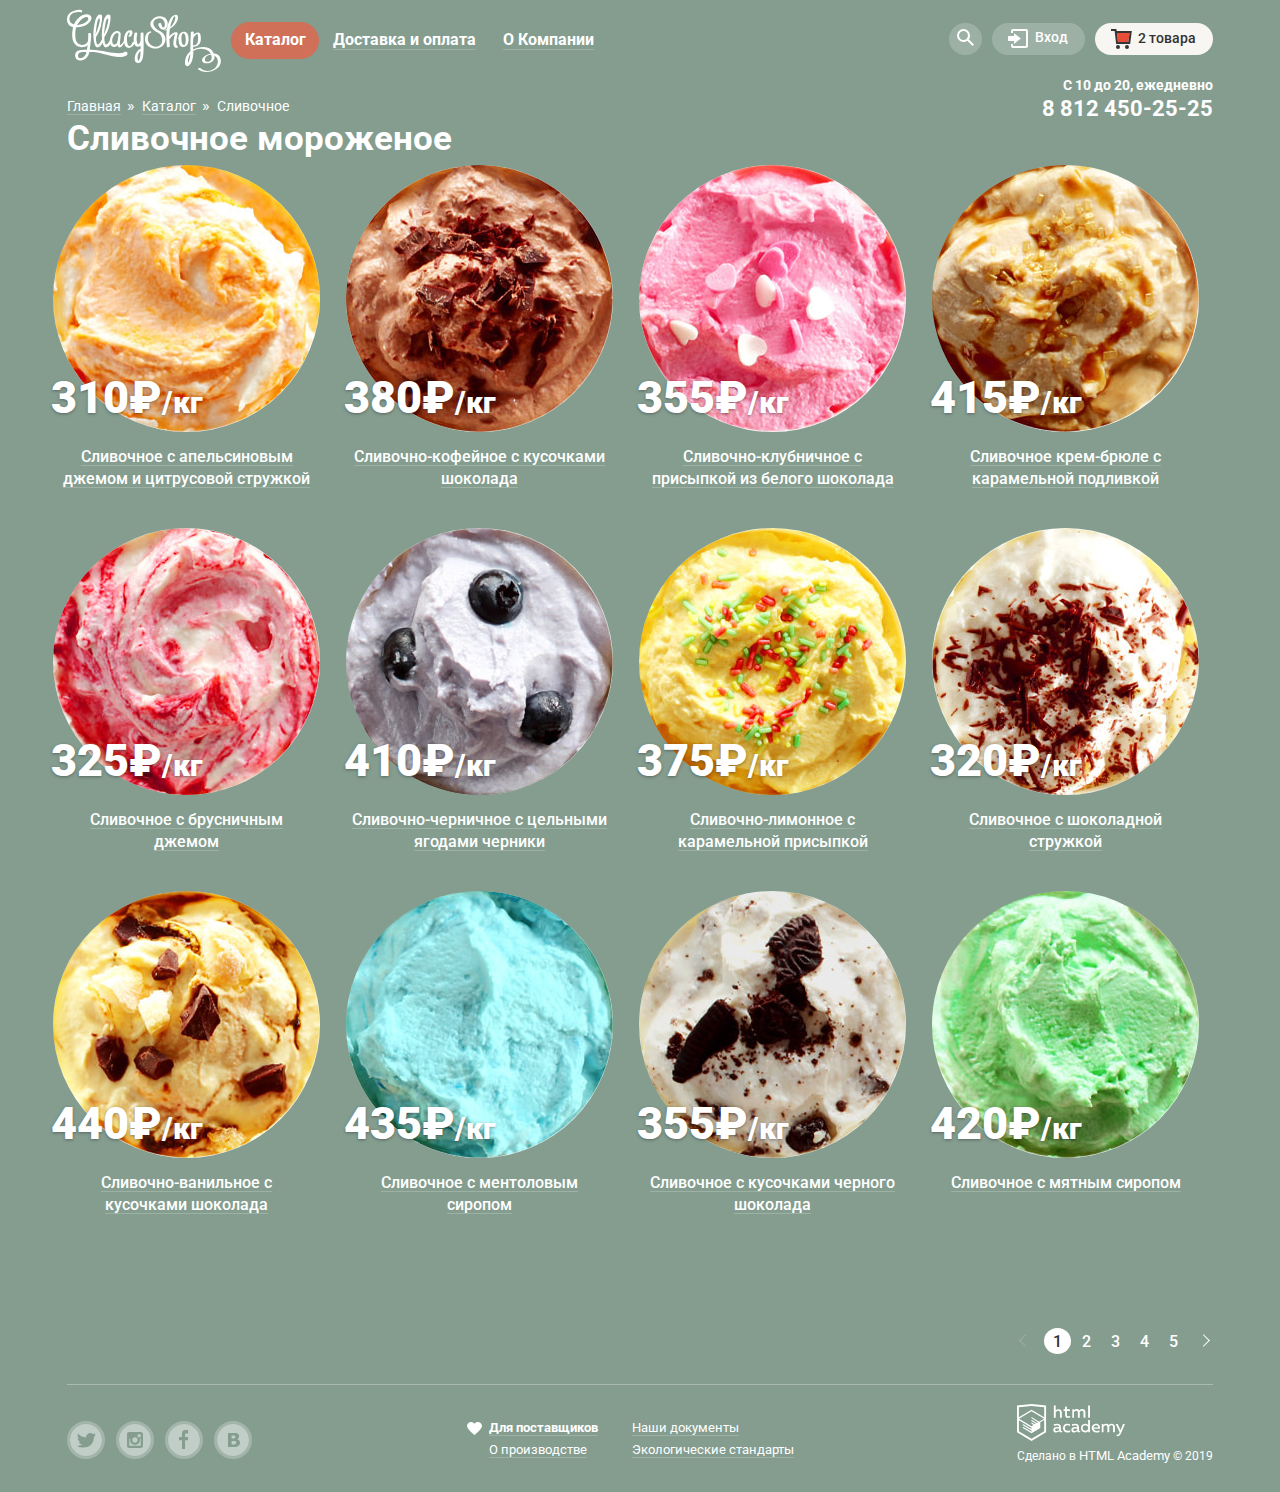
==== commit 180677d7: "Текущие изменения" ====
--- a/catalog.html
+++ b/catalog.html
@@ -297,7 +297,8 @@
                 <a href="">5</a> 
             </li>            
         </ul>
-        </div>
+        <div class="separator"></div>
+        </div>        
     </main>
     <footer class = "page-footer">
         <div class="container">
--- a/css/style.css
+++ b/css/style.css
@@ -283,7 +283,7 @@
   font-weight: 700;
 }
 
-/*.site-wrapper {
+.site-wrapper {
   background-color: #849d8f;
   background-image: url("../img/slider-1.png");
   background-repeat: no-repeat;
@@ -327,18 +327,16 @@
   display: none;  
 }
 
-.slide-title {
- 
+.slide-title { 
   width: 670px;
   margin: 0 auto;
+  margin-top: 39px;
   padding-bottom:27px;
-
  
   font-size: 60px;
   line-height: 60px;
   font-weight: 700;
 }
-*/
 
 .button{  
   display: inline-block;
@@ -373,11 +371,13 @@
   box-shadow: 0 2px 2px #942718;
   color:#fceeec;
 }
-/*
+
 .slide-button{  
   padding:11px 43px 11px 41px;
   font-size: 32px;
   line-height: 44px; 
+  border-radius: 50px;
+  margin-top:2px;
 }
 
 .slider-controls {
@@ -429,24 +429,37 @@
 #product-3:checked ~ .site-wrapper label[for="product-3"] {
   background-color: #ffffff;
 }
-*/
+
 .special-offers{
   font-size: 18px;
   line-height: 22px;
   font-weight: 700;
   list-style: none;
   margin:0;
-  padding:0;
+  margin-bottom:34px;
+  padding:0;  
 }
 
 .special-offer{
   border-radius: 15px;
+  padding-top:16px;
+  padding-left:20px;
+  padding-right:23px;
+  padding-bottom:24px;
+  box-sizing: border-box;
+  display:flex;
+  flex-direction: column;
+  justify-content: space-between;
+
 }
 
 .special-offer-title{
   font-size: 35px;
   line-height: 41px;
   font-weight: 700;
+  margin:0;
+  margin-bottom:15px;
+  padding:0;
 }
 
 .special-offer-raspberries{
@@ -465,6 +478,28 @@
 .special-offer-chocolate{
   width:560px;
   min-height:229px;
+}
+
+.special-offer-text{
+  margin:0px;
+  flex-grow: 1;
+  padding:0;
+}
+
+.special-offer-button{
+  align-self: flex-end;
+  
+  box-sizing: border-box;
+  margin:0; 
+  border-radius:30px;
+}
+
+.special-offer-raspberries .special-offer-button{
+  padding:10px 23px 11px 22px;
+}
+
+.special-offer-chocolate .special-offer-button{
+  padding:10px 21px 11px 21px;
 }
 
 .catalog-item{
@@ -486,6 +521,13 @@
   border-radius: 50%;
   margin-top:6px;
   margin-bottom: 8px;
+}
+
+.hit-catalog-item{
+  position: absolute;
+  margin:0;
+  right:219px;
+  bottom:330px;
 }
 
 .catalog-item-title{
@@ -1335,32 +1377,25 @@
   display:flex;
   width:1200px;
   margin:auto;
+  text-align:center;
+}
+
+.hit-catalog-container{
+  margin-bottom:-35px;
 }
 
 .catalog-list{
   display:flex;  
   flex-wrap: wrap;
   padding: 0;
-  margin: 0;
-  list-style: none;
- 
-}
-.catalog-item:nth-child(4n){
-  margin-right: 0;
+  margin: auto;
+  list-style: none; 
 }
 
 .main-page .container{
   flex-direction:column; 
 }
 
-/*.main-page .container::after{
-  content:"";
-  display:block;
-  text-align: center;
-  width:1146px;
-  border-top: solid 1px rgba(255, 255, 255, 0.3);
-}
-*/
 .special-offers{
   width: 100%;
   display:flex;
@@ -1372,7 +1407,7 @@
   display:block;
   margin-left: auto;
   margin-right: auto;
-  text-align: center;
+  text-align:center;
   margin-top: 39px;
   position:relative;
 }
@@ -1382,8 +1417,26 @@
   height: 305px;
   position:absolute;
   top:63px;
-  left:871px;  
+  left:946px;  
   background-color: #ffffff;
+  border-radius:15px;
+  padding:29px 25px 31px 25px;
+  box-sizing: border-box;
+  display:flex;
+  flex-direction:column;
+  justify-content: space-between;
+  text-align:left;
+}
+
+.contacts-sidebar p,
+.contacts-sidebar span{
+  margin:0;
+  padding:0;
+}
+
+.contacts-sidebar-button{
+  padding:13px 27px;
+  border-radius:30px;
 }
 
 .form-of-filters{
@@ -1481,7 +1534,7 @@
   background-color: #f8f7f4;
   border-radius: 10px;
 
-  top: 137px;
+  top: 337px;
   left: 50%;
 
   width: 430px;
@@ -1546,8 +1599,7 @@
   width: 22px;  
 }
 
-.page-footer::before{
-  content:"";
+.separator{  
   display:block;
   width: 1146px;
   margin-left: auto;
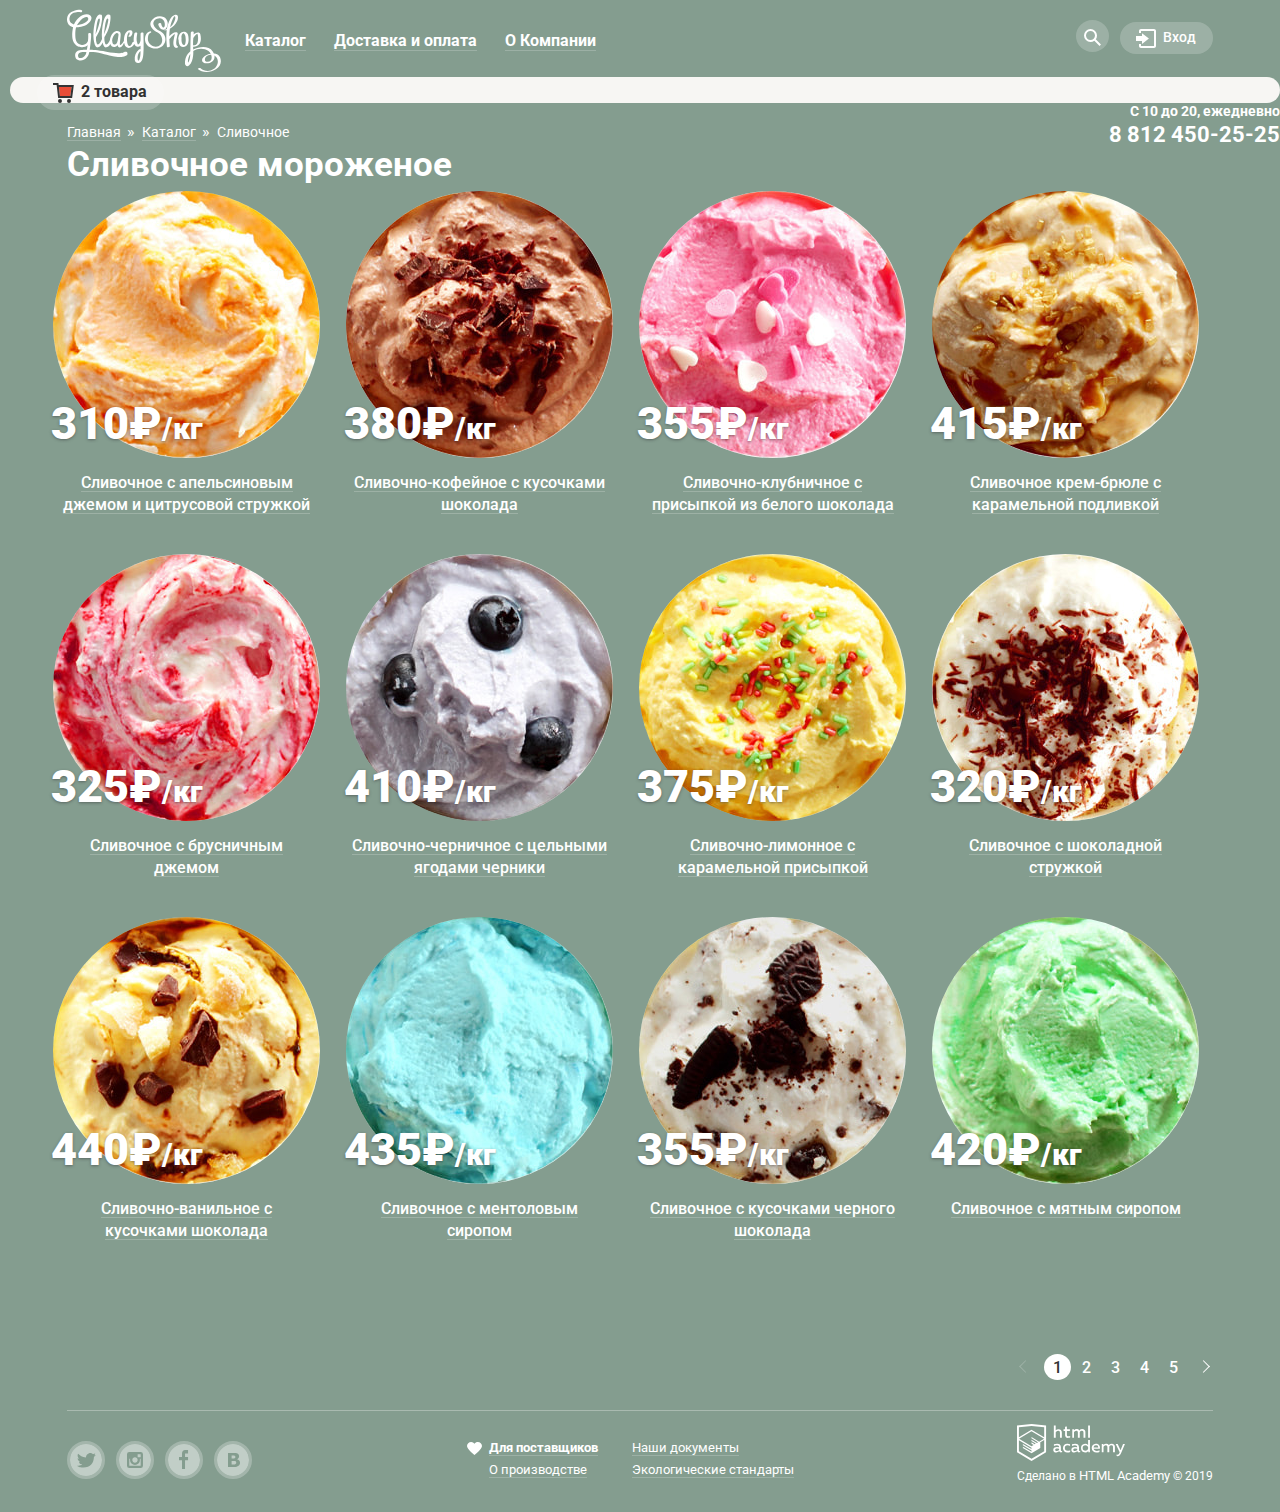
==== commit 711a85cb: "Текущие изменения" ====
--- a/catalog.html
+++ b/catalog.html
@@ -17,7 +17,7 @@
                 <ul class="site-navigation">
                     <li class="site-navigation-item active-site-navigation-item">
                         <a class="site-navigation-link" href="catalog.html">Каталог</a>
-                        <div class="sub-navigation-wrapper">
+                        
                         <ul class="sub-navigation">
                           <li class="sub-navigation-item"><a href="">Новинки</a></li>
                           <li class="sub-navigation-item active-sub-navigation-item"><a href="catalog.html">Сливочное</a></li>
@@ -25,7 +25,7 @@
                           <li class="sub-navigation-item"><a href="">Фруктовый лед</a></li>
                           <li class="sub-navigation-item"><a href="">Мелорин</a></li>
                         </ul>
-                        </div>           
+                             
                       </li>    
                     <li class="site-navigation-item"><a class="site-navigation-link" href="">Доставка и оплата</a></li>
                     <li class="site-navigation-item"><a class="site-navigation-link" href="">О Компании</a></li>    
@@ -46,8 +46,7 @@
                         <a class="user-navigation-link" href = "">
                             <svg xmlns="http://www.w3.org/2000/svg" xmlns:xlink="http://www.w3.org/1999/xlink" width="21" height="19" viewBox="0 0 21 19"><g fill="#fff"><path d="M6 14.875L12.917 9.5 6 4.125v2.917H-.042v4.917H6z"/><path d="M18 0H5C3.9 0 3 .9 3 2v2h2V2h13v15H5v-2H3v2c0 1.1.9 2 2 2h13c1.1 0 2-.9 2-2V2c0-1.1-.9-2-2-2z"/></g></svg>
                             <span>Вход</span>
-                        </a>
-                        <div class="login-form-wrapper">
+                        </a>                        
                             <form class="login-form" action="https://echo.htmlacademy.ru" method="post">            
                               <label class ="visually-hidden" for="user-login">Логин</label>
                               <input class ="email-field email-field-login-form" id="user-login" type="email" name="login" placeholder="email@example.com">
@@ -59,8 +58,7 @@
                               <div class="login-form-links">
                                 <a href="">Забыли пароль?</a>
                                 <a href="">Новая регистрация</a>
-                              </div>
-                            </form>
+                              </div>                        
                         </div>
                     </li>            
                     <li class = "full-basket">                        
--- a/css/style.css
+++ b/css/style.css
@@ -12,6 +12,8 @@
 
 a {
   text-decoration: none;
+  margin:0;
+  padding:0;
 }
 
 .visually-hidden {
@@ -25,8 +27,8 @@
   overflow: hidden;
 }
 
-.hidden-elements{
-  display: none;
+.page-header{
+  width:100%;    
 }
 
 .container {
@@ -35,10 +37,152 @@
   padding:0 27px;       
 }
 
+.page-header .container{
+  justify-content: flex-end;    
+}
+
 .main-navigation {
   line-height: 18px;
-  color: #ffffff;      
-}
+  color: #ffffff;   
+  display:flex;
+  flex-wrap:wrap;
+  justify-content: space-between;  
+  width:100%; 
+}
+
+.header-logo{
+  margin:0;
+  padding:0;
+  margin-top: 9px;
+  margin-right:10px;
+}
+
+.site-navigation {
+  list-style: none;
+ 
+  margin:0;  
+  padding:0;    
+  
+  display:flex;   
+  flex-wrap: wrap;
+  
+  margin-top:32px; 
+}
+
+.site-navigation-item{
+  position:relative;
+}
+
+.site-navigation-item:hover .sub-navigation{
+  display:block;
+}
+/*
+.active-site-navigation-item{
+  background-color: #d07058;  
+ 
+  padding-top:9px;
+  padding-bottom:10px;
+  margin:0px;
+  border-radius:30px;
+
+}  
+.active-site-navigation-item a{
+  border:none;
+}
+*/
+.site-navigation-link{   
+  border-bottom: 1px solid rgba(255, 255, 255, 0.2); 
+  
+  margin:0;
+  margin-right: 14px;
+  margin-left:14px;  
+  
+  color: #ffffff;
+  text-decoration: none;
+}
+
+.site-navigation-link:hover,
+.site-navigation-link:focus,
+.site-navigation-item:hover .site-navigation-link{
+  margin-right: 0;
+  margin-left:0;
+  padding-right:14px;
+  padding-left:14px;
+  padding-top:7px;
+  padding-bottom:5px;
+  background-color: #f7f6f3;
+  color:#323232;
+  border-radius:30px;
+}
+
+.site-navigation-link:active{
+  box-shadow: 0px 2px 1px #696969;
+}
+
+.sub-navigation{  
+  list-style: none;
+  margin:0;
+  padding:0;
+
+  min-width: 143px;
+  font-size: 14px;
+  line-height: 16px;
+  font-weight: 400;
+
+  background-color: #f8f7f4;
+  box-shadow: 0px 20px 20px rgba(0, 0, 0, 0.4);  
+  border-radius:5px;  
+
+  position:absolute;
+  top:28px;
+  left:-6px;
+  z-index: 10;
+
+  display:none;
+}
+
+.sub-navigation-item:first-child{  
+  font-weight: 700; 
+  padding-bottom:3px;
+  padding-top:3px;
+}
+
+.sub-navigation-item:last-child{
+  padding-bottom: 6px;
+}
+
+.sub-navigation-item:first-child::after{
+  content:"";
+  display:block;
+  margin-left:6px;
+  margin-top:3px;
+ 
+  padding-left:0;
+  width:128px;
+  border-bottom:1px solid rgba(50,50,50,0.2);
+}
+
+.active-sub-navigation-item{
+  background-color: #d07058;   
+} 
+
+.sub-navigation-link{
+  color: #323232;
+  padding-bottom:7px;
+  padding-top:8px;
+  padding-left:20px;
+  padding-right:21px;  
+  display: block; 
+}
+
+.sub-navigation-link:hover,
+.sub-navigation-link:focus{
+   background-color: #fbded7;   
+}
+
+ .sub-navigation-link:active{
+  background-color: #f6b5a5;   
+} 
 
 .user-navigation{
   font-size: 14px;
@@ -50,142 +194,84 @@
 
   list-style: none; 
 
-  height:33px;
-
   margin-left:auto;
   margin-top:23px;
   display:flex;
   justify-content: space-between;
-  
-  height: 32px;
-}   
-
-.site-navigation-item:hover .sub-navigation-wrapper{
-  display: block; 
-}
-
-.site-navigation-item:hover,
-.site-navigation-item:focus{  
-  padding-top:8px;
-  padding-bottom:6px;
-  margin:0px;
-  border-radius:30px;
-  background-color: #ffffff; 
- }
-
-.site-navigation-item:hover a,
-.site-navigation-item:focus a{
+  flex-wrap: wrap;
+}  
+
+.user-navigation-item{
+  position:relative;    
+  margin:0;
+  padding:0;
+}
+
+.user-navigation-item:hover .search-form,
+.user-navigation-item:hover .login-form{
+  display: block;
+}
+
+.user-navigation-link{
+  color: #ffffff;
+  padding:0;
+  margin:0;
+  border-radius: 30px;
+  background-color:rgba(255, 255, 255, 0.2); 
+  padding-left:16px;
+  padding-right:17px; 
+  padding-top:7px;
+  padding-bottom:9px;
+  
+  text-decoration: none;
+  margin-left:11px; 
+}
+
+.user-navigation-link:hover,
+.user-navigation-link:focus,
+.user-navigation-item:hover .user-navigation-link{
+  background-color: #ffffff;
   color: #323232;
 }
 
-.site-navigation-item:active{
-  box-shadow: 0px 2px 1px #696969;
-}
-
-.sub-navigation-wrapper{
-  width:143px;
-  min-height:171px;
-  position:absolute;
-  top:31px;
-  left:-6px;
-  margin:0;
-  padding:0;
-  padding-top:8px;
-  display: none;
-}
-
-.sub-navigation{  
-  list-style: none;
-  margin:0;
-  padding:0;
-  font-size: 14px;
-  line-height: 16px;
-  font-weight: 400;
-  background-color: #f8f7f4;
-  box-shadow: 0px 20px 20px rgba(0, 0, 0, 0.4);  
-  border-radius:5px;  
+.user-navigation-link:hover path,
+.user-navigation-link:focus path,
+.user-navigation-link:hover circle,
+.user-navigation-link:focus circle,
+.user-navigation-item:hover path,
+.user-navigation-item:focus path{
+  fill: #323232;
+}
+
+.user-navigation-link svg{
   position:relative;
-  z-index: 10;
-}
-
-.active-sub-navigation-item{
-  background-color: #d07058;   
-}
-
- .sub-navigation-item a:hover,
- .sub-navigation-item a:focus{
-   background-color: #fbded7;   
- }
-
- .sub-navigation-item a:active{
-  background-color: #f6b5a5;   
-} 
-
-.sub-navigation-item:first-child{  
-  font-weight: 700; 
-  padding-bottom:3px;
-  padding-top:3px;
-}
-
-.sub-navigation-item:first-child::after{
-  content:"";
-  display:block;
-  margin-left:6px;
- 
-  padding-left:0;
-  width:128px;
-  border-bottom:1px solid rgba(50,50,50,0.2);
-  position:relative;
-  top:3px;
-}
-
-.sub-navigation-item a{
-  color: #323232;
-  padding-bottom:8px;
-  padding-top:8px;
-  padding-left:20px;
-  display: block; 
-}
-
-.sub-navigation-item:last-child{
-  padding-bottom: 6px;
-}
-
-.user-navigation-item:hover,
-.user-navigation-item:focus{
-  background-color: #ffffff;
-
-}
-
-.user-navigation-item:hover a,
-.user-navigation-item:focus a{
-  color: #323232;
-}
-
-.user-navigation-item:hover path,
-.user-navigation-item:focus path,
-.user-navigation-item:hover circle,
-.user-navigation-item:focus circle{
-  fill: #323232;
-}
-
-.search-form-wrapper{
+  top:6px;
+  margin-right:3px;
+}
+
+.user-navigation-link-search{
+  border-radius: 50%;
+  padding-left:8px;
+  padding-right:5px;
+}
+
+.search-form{
   position:absolute;
   right:0px;
-  top:31px;
+  top:36px;
   width:341px;
   height:84px;  
   padding-top:6px;
-  display:none;
-}
-
-.search-form{
+
   background-color:#f8f7f4;
   border-radius:5px;
   margin:0;
   padding:0;
   padding:20px 15px;
+  box-sizing:border-box;
   box-shadow: 0 20px 20px rgba(0, 0, 0, 0.4);
+
+  display:none;
 }
 
 .search-form input{
@@ -194,26 +280,19 @@
   margin:0;
   padding:0; 
   width: 100%;
-  box-sizing:border-box;
-  padding: 15px;  
-}
-
-.user-navigation-item:hover .search-form-wrapper{
-  display: block; 
-  z-index: 20;
-}
-
-.login-form-wrapper{
+  
+  padding-left: 13px;
+}
+
+.login-form{  
   position:absolute;
+
   right:0px;
-  top:31px;
+  top:36px;
   display:none;
-  padding-top:6px;
   width:277px;
   height:214px;
-}
-
-.login-form{  
+
   background-color:#f8f7f4;
   border-radius:5px;
 
@@ -223,6 +302,7 @@
   padding-left:19px;
   padding-right:17px;
   padding-bottom:22px;
+  box-sizing:border-box;
   box-shadow: 0 20px 20px rgba(0, 0, 0, 0.4);  
 }
 
@@ -233,11 +313,6 @@
   margin-bottom: 20px;
   width: 100%;
   box-sizing:border-box;
-}
-
-.user-navigation-item:hover .login-form-wrapper{
-  display: block; 
-  z-index: 20;
 }
 
 .login-form-button{
@@ -450,7 +525,7 @@
   display:flex;
   flex-direction: column;
   justify-content: space-between;
-
+  
 }
 
 .special-offer-title{
@@ -851,18 +926,6 @@
   font-weight: 400;
 }
 
-/*.activ-button-of-navigation{
-  background-color: #d07058;
-  border-radius:15px;
-  
-}
-
-.activ-button-of-navigation .site-navigation-link{
-  display:inline-block; 
-  margin-left:13px;
-  margin-right:14px;
-}
-*/
 .full-basket{
   background-color: rgba(248, 247, 244, 0.99);
   border-radius:30px;
@@ -1153,104 +1216,9 @@
 }
 
 /* ----- Сеточные стили ----- */
-.page-header{
-  width:100%;    
-}
-
-.page-header .container{
-  justify-content: flex-end;    
-}
-
-.main-navigation{
-  display:flex;
-  flex-wrap:wrap;
-  justify-content: space-between;  
-  width:100%; 
-}
-
-.header-logo{
-  margin:0;
-  padding:0;
-  margin-top: 9px;
-  margin-right:10px;
-}
-
-.site-navigation {
-  list-style: none;
- 
-  margin:0;  
-  padding:0;  
-  
-  display:flex;   
-  align-items: baseline;
-  margin-top:22px;
-}
-
-.site-navigation-link{   
-  border-bottom: 1px solid rgba(255, 255, 255, 0.2); 
-  vertical-align: baseline;
-  line-height: .97; 
-  margin:0;
-  margin-right: 13px;
-  margin-left:14px;  
-  
-  color: #ffffff;
-  text-decoration: none;
-}
-
-.site-navigation-item{
-  padding-top:9px;
-  position:relative;
-}
-
-.active-site-navigation-item{
-  background-color: #d07058;  
- 
-  padding-top:9px;
-  padding-bottom:10px;
-  margin:0px;
-  border-radius:30px;
-
-}  
-
-.active-site-navigation-item a{
-  border:none;
-}
-
-.user-navigation-item{
-  position:relative;
-  padding:0;
-  border-radius: 30px;
-  background-color:rgba(255, 255, 255, 0.2);  
-  
-  padding-left:16px;
-  padding-right:17px; 
-  flex-grow:1;  
-
-  margin:0;
-  text-decoration: none;
-  margin-left:10px;  
-}
-
-.user-navigation-link{
-  color: #ffffff;
-}
-
-.user-navigation-item:first-child{  
-  flex-grow:0;
-  padding:0;
-}
-
-.user-navigation-link svg{
-  position:relative;
-  top:6px;
-  margin-right:3px;
-}
-
-.user-navigation-link-search{
-padding-left:8px;
-padding-right:5px;
-}
+
+
+
 
 .phone{
   align-self: center;
@@ -1300,6 +1268,7 @@
 .page-footer .container{
   display: flex;
   flex-direction: row;  
+  margin-top:-6px;
 }
 
 
@@ -1434,8 +1403,12 @@
   padding:0;
 }
 
+.contacts-sidebar a{
+  line-height: 32px;
+}
+
 .contacts-sidebar-button{
-  padding:13px 27px;
+  padding:10px 27px;
   border-radius:30px;
 }
 
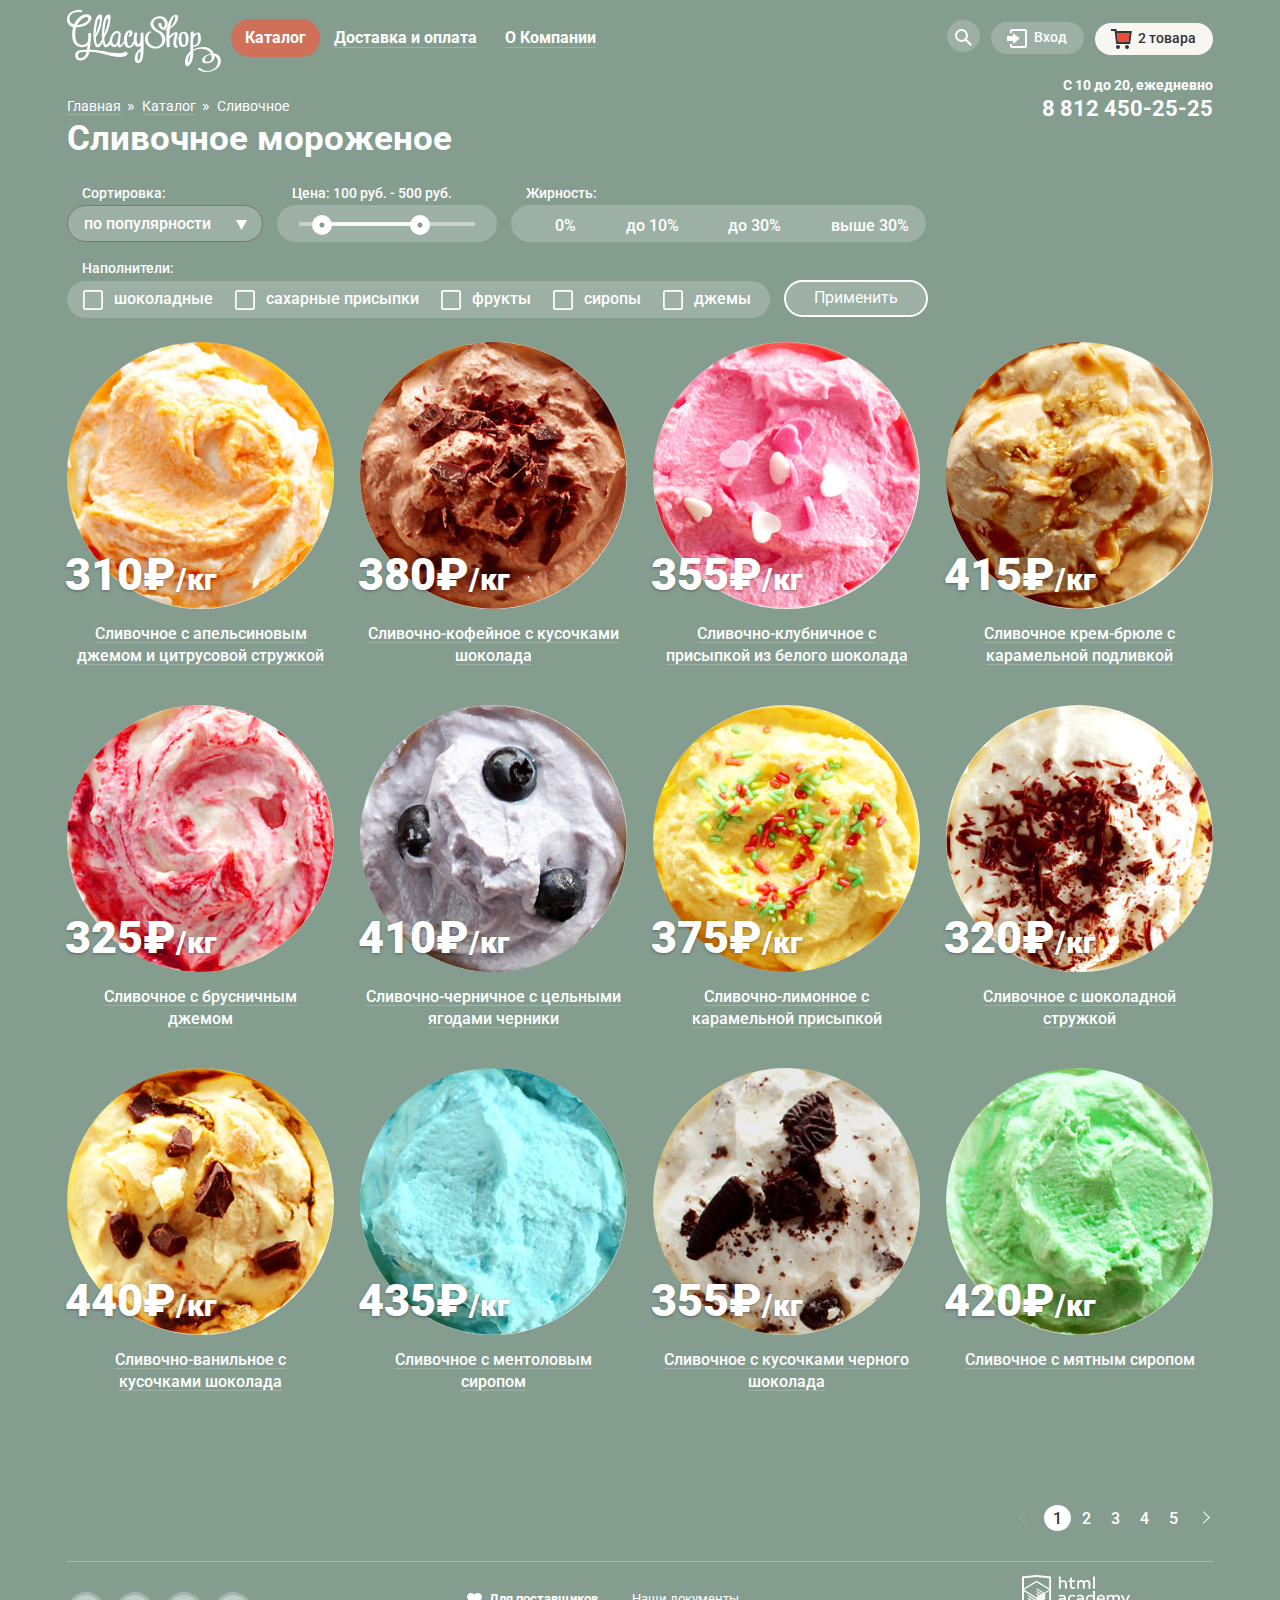
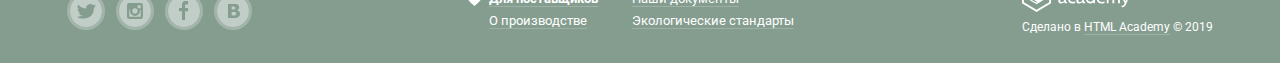
==== commit c9f7cd22: "Текущие изменения" ====
--- a/catalog.html
+++ b/catalog.html
@@ -15,17 +15,15 @@
                     <img class = "header-logo" src="img/logo.svg" width="154" height="64" alt="Логотип магазина «Глейси»"> 
                 </a>
                 <ul class="site-navigation">
-                    <li class="site-navigation-item active-site-navigation-item">
-                        <a class="site-navigation-link" href="catalog.html">Каталог</a>
-                        
+                    <li class="site-navigation-item">
+                        <a class="active-site-navigation-item" href="catalog.html">Каталог</a>                        
                         <ul class="sub-navigation">
-                          <li class="sub-navigation-item"><a href="">Новинки</a></li>
-                          <li class="sub-navigation-item active-sub-navigation-item"><a href="catalog.html">Сливочное</a></li>
-                          <li class="sub-navigation-item"><a href="">Щербеты</a></li>
-                          <li class="sub-navigation-item"><a href="">Фруктовый лед</a></li>
-                          <li class="sub-navigation-item"><a href="">Мелорин</a></li>
-                        </ul>
-                             
+                          <li class="sub-navigation-item"><a class="sub-navigation-link" href="">Новинки</a></li>
+                          <li class="sub-navigation-item active-sub-navigation-item"><a class="sub-navigation-link" href="catalog.html">Сливочное</a></li>
+                          <li class="sub-navigation-item"><a class="sub-navigation-link" href="">Щербеты</a></li>
+                          <li class="sub-navigation-item"><a class="sub-navigation-link" href="">Фруктовый лед</a></li>
+                          <li class="sub-navigation-item"><a class="sub-navigation-link" href="">Мелорин</a></li>
+                        </ul>                             
                       </li>    
                     <li class="site-navigation-item"><a class="site-navigation-link" href="">Доставка и оплата</a></li>
                     <li class="site-navigation-item"><a class="site-navigation-link" href="">О Компании</a></li>    
@@ -58,15 +56,14 @@
                               <div class="login-form-links">
                                 <a href="">Забыли пароль?</a>
                                 <a href="">Новая регистрация</a>
-                              </div>                        
-                        </div>
+                              </div>  
+                            </form>    
                     </li>            
-                    <li class = "full-basket">                        
-                        <a class="user-navigation-link " href = "">
+                    <li class = "user-navigation-full-basket">                        
+                        <a class="full-basket" href = "">
                             <svg xmlns="http://www.w3.org/2000/svg" width="21" height="20" viewBox="0 0 21 20"><path fill="#E84D37" d="M5.888 4.031L6.922 13h10.45l1.176-8.969z"/><circle fill="#343434" cx="6.984" cy="18" r="2"/><circle fill="#343434" cx="15.984" cy="18" r="2"/><path fill="#343434" d="M5.657 2.031L5.422 0H0v2h3.64l1.5 13h13.988l1.699-12.969H5.657zM17.372 13H6.922L5.888 4.031h12.66L17.372 13z"/></svg>
                             <span>2 товара</span>
-                        </a>                       
-                        <div class="basket-wrapper">
+                        </a>       
                         <form class="basket-form" action="https://echo.htmlacademy.ru" method="post">
                             <ul class="basket-list">
                                 <li class="basket-item">
@@ -88,8 +85,7 @@
                             </ul>
                             <span class="basket-total">Итого: 750 руб.</span>
                             <a class="button basket-form-button" href = "">Оформить заказ</a>
-                        </form>
-                        </div>
+                        </form>                        
                     </li>            
                 </ul>
             </nav>  
@@ -106,17 +102,18 @@
             <li class="bread-crumbs-item breadcrumbs-current"><a href= "">Сливочное</a></li>            
         </ul>
         <h1 class="main-title">Cливочное мороженое</h1>
-        <form class = "form-of-filters visually-hidden">
+        <form class = "form-of-filters">
             <h2 class="visually-hidden">Фильтры</h2>
             <fieldset>
                 <legend class="name-of-filter">Сортировка:</legend> 
-                <label>                   
+                <label class="select">                   
                     <select class = "sorting" name="sorting-options">
                         <option selected value="По популярности">По популярности</option>
                         <option value="Сначала недорогие">Сначала недорогие</option>
                         <option value="Сначала дорогие">Сначала дорогие</option>
                         <option value="По жирности">По жирности</option>
                     </select>
+                    <svg xmlns="http://www.w3.org/2000/svg" width="11" height="10" viewBox="0 0 11 10"><path fill="#ffffff" d="M5.5 10L0 0h11"/></svg>
                 </label>                                
             </fieldset>
             <fieldset>
@@ -125,59 +122,78 @@
                     - 
                     <span>500 руб.</span>   
                 </legend>                         
-                <div class="price">
-                    <div>
-                        <div></div>
-                        <div></div>
-                    </div>
+                <div class="price">                    
+                    <div class="all-line"></div>
+                    <div class="fat-line">
+                        <div class="min-price"></div>
+                        <div class="max-price"></div>
+                    </div>                    
                 </div>
             </fieldset>
             <fieldset>                            
                 <legend class = "name-of-filter">Жирность:</legend>
                 <div class = "fat">
                 <label>
-                    <input type="radio" name="fat" value="0" checked> 0%
+                    <input type="radio" name="fat" value="0" checked hidden> 0%
                 </label>
                 <label>
-                    <input type="radio" name="fat" value="10"> до 10%              
+                    <input type="radio" name="fat" value="10" hidden> до 10%              
                 </label>
                 <label>
-                    <input type="radio" name="fat" value="30"> до 30%              
+                    <input type="radio" name="fat" value="30" hidden> до 30%              
                 </label>
                 <label>
-                    <input type="radio" name="fat" value="more"> выше 30%              
+                    <input type="radio" name="fat" value="more" hidden> выше 30%              
                 </label>
                 </div>
             </fieldset>
             <fieldset>
                 <legend class = "name-of-filter">Наполнители:</legend>
-                <ul class = "fillers">
-                    <li>
-                        <input type="checkbox" name="filler1" id="choco">
-                        <label for="choco">Шоколадные</label>
-                    </li>
-                    <li>
-                        <input type="checkbox" name="filler2" id="shugar">
-                        <label for="shugar">Сахарные присыпки</label>
-                    </li>
-                    <li>
-                        <input type="checkbox" name="filler3" id="fruts">
-                        <label for="fruts">Фрукты</label>  
-                    </li>
-                    <li>
-                        <input type="checkbox" name="filler4" id="syrups">
-                        <label for="syrups">Сиропы</label> 
-                    </li>
-                    <li>
-                        <input type="checkbox" name="filler5" id="jams">
-                        <label for="jams">Джемы</label>            
-                    </li>
-                </ul>
+                <div class = "fillers">
+                    <label class="option">
+                        <input class="check-input" type="checkbox" name="filler1" id="choco">
+                        <svg  class="check-box" viewBox="0 0 23 23">
+                            <path  fill="#FFFFFF" d="M20 2c.542 0 1 .458 1 1v17c0 .542-.458 1-1 1H3c-.542 0-1-.458-1-1V3c0-.542.458-1 1-1h17m0-2H3C1.35 0 0 1.35 0 3v17c0 1.65 1.35 3 3 3h17c1.65 0 3-1.35 3-3V3c0-1.65-1.35-3-3-3z"/>
+                            <path class="check-square" fill="#FFFFFF" d="M7.285 7.486l-2.829 2.829 7.783 7.783L26.171 4.166l-2.828-2.829-11.104 11.102z"/>    
+                        </svg>
+                        Шоколадные
+                    </label>
+                    <label class="option">
+                        <input class="check-input" type="checkbox" name="filler2" id="shugar">
+                        <svg  class="check-box" viewBox="0 0 23 23">
+                            <path  fill="#FFFFFF" d="M20 2c.542 0 1 .458 1 1v17c0 .542-.458 1-1 1H3c-.542 0-1-.458-1-1V3c0-.542.458-1 1-1h17m0-2H3C1.35 0 0 1.35 0 3v17c0 1.65 1.35 3 3 3h17c1.65 0 3-1.35 3-3V3c0-1.65-1.35-3-3-3z"/>
+                            <path class="check-square" fill="#FFFFFF" d="M7.285 7.486l-2.829 2.829 7.783 7.783L26.171 4.166l-2.828-2.829-11.104 11.102z"/>    
+                        </svg>
+                        Сахарные присыпки
+                    </label>
+                    <label class="option">
+                        <input class="check-input" type="checkbox" name="filler3" id="fruts">
+                        <svg  class="check-box" viewBox="0 0 23 23">
+                            <path  fill="#FFFFFF" d="M20 2c.542 0 1 .458 1 1v17c0 .542-.458 1-1 1H3c-.542 0-1-.458-1-1V3c0-.542.458-1 1-1h17m0-2H3C1.35 0 0 1.35 0 3v17c0 1.65 1.35 3 3 3h17c1.65 0 3-1.35 3-3V3c0-1.65-1.35-3-3-3z"/>
+                            <path class="check-square" fill="#FFFFFF" d="M7.285 7.486l-2.829 2.829 7.783 7.783L26.171 4.166l-2.828-2.829-11.104 11.102z"/>    
+                        </svg>
+                        Фрукты
+                    </label>
+                    <label class="option">
+                        <input class="check-input" type="checkbox" name="filler4" id="syrups">
+                        <svg  class="check-box" viewBox="0 0 23 23">
+                            <path  fill="#FFFFFF" d="M20 2c.542 0 1 .458 1 1v17c0 .542-.458 1-1 1H3c-.542 0-1-.458-1-1V3c0-.542.458-1 1-1h17m0-2H3C1.35 0 0 1.35 0 3v17c0 1.65 1.35 3 3 3h17c1.65 0 3-1.35 3-3V3c0-1.65-1.35-3-3-3z"/>
+                            <path class="check-square" fill="#FFFFFF" d="M7.285 7.486l-2.829 2.829 7.783 7.783L26.171 4.166l-2.828-2.829-11.104 11.102z"/>    
+                        </svg>
+                        Сиропы
+                    </label>
+                    <label class="option">
+                        <input class="check-input" type="checkbox" name="filler5" id="jams">
+                        <svg  class="check-box" viewBox="0 0 23 23">
+                            <path  fill="#FFFFFF" d="M20 2c.542 0 1 .458 1 1v17c0 .542-.458 1-1 1H3c-.542 0-1-.458-1-1V3c0-.542.458-1 1-1h17m0-2H3C1.35 0 0 1.35 0 3v17c0 1.65 1.35 3 3 3h17c1.65 0 3-1.35 3-3V3c0-1.65-1.35-3-3-3z"/>
+                            <path class="check-square" fill="#FFFFFF" d="M7.285 7.486l-2.829 2.829 7.783 7.783L26.171 4.166l-2.828-2.829-11.104 11.102z"/>    
+                        </svg>
+                        Джемы
+                    </label>                    
+                </div>
             </fieldset>
             <button class = "button-apply-filters" type = "submit">Применить</button>
-        </form>    
-        </div>
-        <div class = "catalog-container">
+        </form>              
         <ul class="catalog-list">
             <li class="catalog-item">
                 <a href="">
@@ -275,9 +291,7 @@
                 </a>
                 <button class = "button catalog-item-button">Быстрый просмотр</button> 
             </li>
-        </ul>
-        </div>
-        <div class = "container">
+        </ul>         
         <ul class = "pagination-list">            
             <li class = "pagination-item pagination-item-current">
                 <a href="">1</a> 
@@ -332,7 +346,7 @@
                 <a href="https://htmlacademy.ru/intensive/htmlcss">
                     <img src="img/logo-htmlacademy.svg" width="108" height="39" alt="Логотип HTMLAcademy">
                 </a>
-                <p>Сделано в <a href = "https://htmlacademy.ru/intensive/htmlcss">HTML Academy</a> © 2019</p>
+                <p>Сделано в <a class="copiright-link" href = "https://htmlacademy.ru/intensive/htmlcss">HTML Academy</a> © 2019</p>
             </div>
         </div>
     </footer> 
--- a/css/style.css
+++ b/css/style.css
@@ -34,7 +34,7 @@
 .container {
   width:1146px;
   margin:auto;
-  padding:0 27px;       
+  padding:0 27px;   
 }
 
 .page-header .container{
@@ -66,7 +66,7 @@
   display:flex;   
   flex-wrap: wrap;
   
-  margin-top:32px; 
+  margin-top:29px; 
 }
 
 .site-navigation-item{
@@ -76,20 +76,20 @@
 .site-navigation-item:hover .sub-navigation{
   display:block;
 }
-/*
+
 .active-site-navigation-item{
   background-color: #d07058;  
+  color:#ffffff;
  
   padding-top:9px;
   padding-bottom:10px;
+  padding-right:14px;
+  padding-left:14px;
   margin:0px;
   border-radius:30px;
-
+  border:none;
 }  
-.active-site-navigation-item a{
-  border:none;
-}
-*/
+
 .site-navigation-link{   
   border-bottom: 1px solid rgba(255, 255, 255, 0.2); 
   
@@ -180,7 +180,7 @@
    background-color: #fbded7;   
 }
 
- .sub-navigation-link:active{
+.sub-navigation-link:active{
   background-color: #f6b5a5;   
 } 
 
@@ -210,6 +210,7 @@
 .user-navigation-item:hover .search-form,
 .user-navigation-item:hover .login-form{
   display: block;
+  z-index:20;
 }
 
 .user-navigation-link{
@@ -360,9 +361,10 @@
 
 .site-wrapper {
   background-color: #849d8f;
+  
   background-image: url("../img/slider-1.png");
   background-repeat: no-repeat;
-  background-position: center 83px ;  
+  background-position: center top;  
 
   transition: background-image 0.5s ease, background-color 0.5s ease; 
 }
@@ -372,13 +374,15 @@
   content: "";
 
   visibility: hidden;
+  
 }
 
 .site-wrapper::before {
   background-image: url("../img/slider-2.png");
-}
-
-.site-wrapper::after {
+
+}
+
+.site-wrapper::after {  
   background-image: url("../img/slider-3.png");
 }
 
@@ -388,7 +392,7 @@
   padding-top: 280px;
  
   text-align: center;
-  color: #ffffff
+  color: #ffffff;
 }
 
 .slider-list {
@@ -479,7 +483,7 @@
 }
 
 #product-1:checked ~ .site-wrapper {
-  background-color: #849d8f;
+  background-color: #849d8f;  
   background-image: url("../img/slider-1.png");
 }
 
@@ -496,7 +500,7 @@
 #product-1:checked ~ .site-wrapper #slide1,
 #product-2:checked ~ .site-wrapper #slide2,
 #product-3:checked ~ .site-wrapper #slide3 {
-  display: block;
+  display: block; 
 }
 
 #product-1:checked ~ .site-wrapper label[for="product-1"],
@@ -525,7 +529,6 @@
   display:flex;
   flex-direction: column;
   justify-content: space-between;
-  
 }
 
 .special-offer-title{
@@ -541,12 +544,14 @@
   background-image: url("../img/raspberry-background.jpg");
   background-repeat: no-repeat; 
   background-color: rgb(97,24,46);
+  background-size:cover;
 }
 
 .special-offer-chocolate{
   background-image: url("../img/chocolate-background.jpg");
   background-repeat: no-repeat; 
   background-color: rgb(114,67,48);
+  background-size:cover;
 }
 
 .special-offer-raspberries,
@@ -559,6 +564,7 @@
   margin:0px;
   flex-grow: 1;
   padding:0;
+  margin-bottom: 45px;
 }
 
 .special-offer-button{
@@ -658,15 +664,6 @@
   display:none;    
 }
 
-.about-us{
-  background-color: #9d8b84;
-  background-image: url("../img/waffle-background.jpg"); 
-  color: #323232;
-  border-radius:15px;
-  margin:0;
-  padding:0; 
-}
-
 .about-us-title{
   font-size: 24px;
   line-height: 30px;
@@ -683,19 +680,14 @@
   padding:0;
   display:flex;
   justify-content: space-between;
-  padding-left:20px;
-  padding-right:34px;
-}
-
-.about-us-advantages-item:nth-child(2n){
-  margin-left: 27px;
-}
-  
+  padding-left:20px; 
+}
+
 .about-us-advantages-item{
   font-weight: 400;
   display:flex;
   justify-content: space-between;
-  flex-grow:1;
+  flex-grow:1;  
   margin:0;
   padding:0; 
   margin-top:23px;  
@@ -751,6 +743,7 @@
   background-color: #ffffff;
   background-image: url("../img/strawberry-background.jpg"); 
   background-repeat: no-repeat;  
+  background-size: cover;
   font-weight: 500;
   color:#323232; 
   margin:0;
@@ -793,6 +786,7 @@
 .subscription{
   background-image: url("../img/bg-post.svg");  
   background-repeat: no-repeat;   
+  background-size: cover;
   color:#5a5a5a;
   font-weight: 400;
   margin:0;
@@ -878,23 +872,29 @@
   line-height: 20px; 
   font-weight: 400; 
   color:#323232;
-}
-
-.contacts span{
-  font-size: 18px;
-  line-height: 24px; 
-  font-weight: 700;
-}
-
-.contacts a{
-  font-size: 18px;
-  line-height: 22px;
-  font-weight: 700;
-  color: #323232;
-}
+  position:relative;
+
+  display:block;
+  margin-left: auto;
+  margin-right: auto;
+  text-align:center;
+  margin-top: 39px;
+  margin-left:-27px;
+  position:relative;
+ }
+
+.contacts::before{
+  content: url("../img/pin.svg");
+  position:absolute;
+  top:139px;
+  left:266px;
+}
+
+.call-for-order{
+  line-height: 24px;
+} 
 
 .page-footer a{
-  font-size: 13px;
   line-height: 18px;
   font-weight: 400;
   color:#ffffff;  
@@ -912,7 +912,11 @@
 }
 
 .footer-nav-list{
-  list-style: none;
+  list-style: none;  
+}
+
+.footer-nav-list a{
+  font-size: 13px;
 }
 
 .footer-nav-item .bold-link{
@@ -926,56 +930,59 @@
   font-weight: 400;
 }
 
+.user-navigation-full-basket{
+  position:relative;
+}
+
+.user-navigation-full-basket:hover .basket-form{
+  display:block;
+}
+
 .full-basket{
   background-color: rgba(248, 247, 244, 0.99);
-  border-radius:30px;
+  border-radius:30px; 
+
+  position:relative;
+  padding:0;
+  border-radius: 30px; 
+  
+  flex-grow:1;  
+
+  margin:0;
+  text-decoration: none;
  
-
-  position:relative;
-  padding:0;
-  border-radius: 30px; 
-  
+  color: #323232;
   padding-left:16px;
   padding-right:17px; 
-  flex-grow:1;  
-
-  margin:0;
+  padding-top:7px;
+  padding-bottom:9px;
+  
   text-decoration: none;
-  margin-left:10px; 
-}
-
-.full-basket .user-navigation-link{
-  color:#323232; 
-}
-
-.full-basket:hover .basket-wrapper{
-  display:block;
+  margin-left:11px;
+}
+
+.full-basket svg{
+  position:relative;
+  top:6px;
+  margin-right:3px;
 }
 
 .basket-form{
   color: #323232;
-}
-
-.basket-wrapper{
-  width:540px;
-  min-height: 189px;  
-  position:absolute;  
-  right:0px;
-  top:33px;
-  z-index: 20;
-  display:none;  
-}
-
-.basket-form{
   background-color: #f8f7f4;
   border-radius: 5px;
   font-size: 13px;
   font-weight: 400;
-  margin:0px;
-  margin-top:3px;
+  margin:0px; 
   padding:0px;
-  padding-bottom:21px;
   text-align: right; 
+  position: absolute;
+  top:37px;
+  right:0px;
+  width:540px;
+  min-height: 176px;
+  z-index: 20;
+  display:none;
 }
 
 .basket-list{
@@ -991,6 +998,8 @@
   
   margin-top:20px; 
   vertical-align: bottom;
+
+  position: relative;
 }
 
 .basket-item img{
@@ -1030,11 +1039,11 @@
 }
 
 .delete-item-button{
-  width:11px;
-  height:11px;
-  top:36px;
-  left:7px; 
-  height: 1px;  
+  width:12px;
+  height:12px;
+  top:0px;
+  left:-19px; 
+  position: absolute;
 }
 
 .delete-button::before,
@@ -1042,6 +1051,8 @@
   content: "";
 
   position: absolute;
+  top: 6px;
+  left: -1px;
  
   background-color: #323232;
 }
@@ -1049,11 +1060,11 @@
 .delete-item-button:before,
 .delete-item-button:after{
   height: 1px; 
-  width: 16px;  
+  width: 15px;  
 }
 
 .delete-button::before {
-  transform: rotate(45deg);
+  transform: rotate(45deg);  
 }
 
 .delete-button::after {
@@ -1067,7 +1078,7 @@
   line-height: 18px;
   font-weight: 700;
   text-align:right;
-  margin-right:15px;
+  margin-right:13px;
   margin-left:15px;
 }
 
@@ -1081,8 +1092,9 @@
 .basket-form-button{
   display:inline-block;
   margin-left: auto;
-  margin-right: 15px;
-  margin-top:14px;
+  margin-right: 14px;
+  margin-top:12px;
+  margin-bottom: 21px;
   
   border-radius: 25px /30px; ;
   width:170px;
@@ -1152,6 +1164,7 @@
   font-size: 14px;
   line-height: 16px;
   font-weight: 500;
+  margin-left: 15px;
 }
 
 .sorting{
@@ -1159,11 +1172,15 @@
   line-height: 18px;
   font-weight: 500;  
   color: #ffffff; 
+  padding:8px 32px 8px 16px;
+  border-radius: 30px;
+  text-transform: lowercase;
 }
 
 .sorting:hover,
 .sorting:focus{
   color: #323232;
+  background-color: #ffffff;
 }
 
 .sorting,
@@ -1172,18 +1189,199 @@
 .fillers{  
   background-color: rgba(255, 255, 255, 0.2);
   list-style: none;
+  border-radius:30px;
+  margin-top:4px;
+  height:37px;
+}
+
+.select {
+  position: relative;
+}
+
+.select svg{
+  position: absolute;
+  right: 16px;
+  top: 6px;
+  z-index: 1; 
+  pointer-events: none;
+  box-sizing: border-box;
+}
+
+.select:hover path,
+.select:focus path{
+  fill:#323232;  
+}
+
+select {  
+  -webkit-appearance: none;
+  -moz-appearance: none;
+  appearance: none;
+}
+
+.price{
+  width:220px; 
+  box-sizing: border-box;
+  position:relative;
+}
+
+.all-line{
+  width:176px;
+  border-bottom: solid 4px rgba(248, 247, 244, 0.5);
+  position:absolute;
+  top:17px;
+  left:22px;
+}
+
+.fat-line{
+  width:87px;
+  border-bottom: solid 4px rgba(248, 247, 244, 1);
+  position:absolute;
+  top:17px;
+  left:48px;
+}
+
+.min-price,
+.max-price{  
+  width:20px;
+  height:20px;
+  border-radius: 50%;
+  background:radial-gradient(circle,  #849d8f 2px,#ffffff 3px, #ffffff 20px);
+  position:absolute; 
+}
+
+.min-price{
+  top:-7px;
+  left:-13px;
+}
+
+.max-price{
+  top:-7px;
+  left:85px;
+}
+
+.min-price:hover{
+  width:22px;
+  height:22px;  
+  background:radial-gradient(circle,  #849d8f 2px,#ffffff 3px, #ffffff 11px);
+  cursor: pointer;
+}
+
+.max-price:hover{
+  width:22px;
+  height:22px;  
+  background:radial-gradient(circle,  #849d8f 2px,#ffffff 3px, #ffffff 11px);
+  cursor: pointer;
+}
+
+.fat{
+  width:415px;
+  padding-left:44px;
+  padding-right: 17px;
+  padding-top:8px;
+   box-sizing: border-box;
+  display:flex;
+ justify-content: space-between;
+  
+}
+
+.fat label::before{
+  content:"";
+  width:22px;
+  height:22px;
+
+  border-radius:50%;
+  display:inline-block;
+  position:absolute;
+  top:-2px;
+  left:-32px;
+}
+
+.fat label{ 
+  margin-right:34px; 
+  vertical-align: middle;
+  position:relative;
+}
+
+.fat label:last-child{ 
+  margin-right:0px; 
+}
+
+input[type="radio"]  label::before{
+  background:radial-gradient(circle,  rgba(255, 255, 255, 0.2) 7px, rgba(255,255,255,0.8) 8px, rgba(255,255,255,0.8) 11px);
+}
+
+input[type="radio"]:checked label::before{
+  background:radial-gradient(circle, rgba(255,255,255,0.8) 3px, rgba(255, 255, 255, 0.2) 4px, rgba(255, 255, 255, 0.2) 7px, rgba(255,255,255,0.8) 8px, rgba(255,255,255,0.8) 11px);
+}
+
+.fillers{
+  display:flex;
+  margin:0;
+  padding:0;
+  min-width:703px; 
+  padding-left:47px; 
+  padding-top:5px;
+  box-sizing: border-box;
+  margin-top: 5px;
+}
+
+.option {
+  display: block;
+  margin-right: 53px;
+  text-transform: lowercase;
+}
+
+.option:last-child {
+  margin-right: 0px;
+}
+
+.check-input {
+  position: absolute;
+  -webkit-appearance: none;
+  -moz-appearance: none;
+  appearance: none;
+}
+
+.check-box {
+  position: absolute;
+  margin-left: -33px;
+  width: 24px;
+  height: 20px;
+}
+
+.check-square {
+  display: none;
+}
+
+.check-box:hover path,
+.check-box:hover .check-square{
+  fill:red;
+}
+
+.check-input:checked + * .check-square{
+  display:block;
+  fill: rgba(255, 255, 255, 0.8);
 }
 
 .button-apply-filters{
   background-color: rgba(255, 255, 255, 0.2);
+  outline-offset:-2px;
   color: #ffffff; 
+  border:none;
+  border-radius: 30px;
+  border: solid 2px #ffffff;
 }
 
 .button-apply-filters:hover,
-.button-apply-filters:focus,
-.button-apply-filters:active{
+.button-apply-filters:focus{
   background-color: #ffffff; 
   color: #323232;  
+  font-weight: 500;
+}
+
+.button-apply-filters:active{
+  background-color:#ededed;
+  box-shadow: inset 0px 2px 1px 0 #696969;
 }
 
 .pagination-item a{
@@ -1215,11 +1413,6 @@
   color: #ffffff; 
 }
 
-/* ----- Сеточные стили ----- */
-
-
-
-
 .phone{
   align-self: center;
   margin:0;
@@ -1232,10 +1425,16 @@
   top:4px;
 }
 
-.about-us{
-  margin: 0;  
-  margin-top:40px;
+.about-us{   
   min-height: 306px;
+  background-color: #9d8b84;
+  background-image: url("../img/waffle-background.jpg"); 
+  background-size: cover;
+  color: #323232;
+  border-radius:15px;
+  margin:0;
+  margin-top:4px;
+  padding:0;
 }
 
 .about-us-advantages{
@@ -1244,14 +1443,15 @@
 }
 
 .about-us-advantages-item{
-  width: 475px;  
+  width: 475px; 
+  margin-right:30px; 
 }
 
 .news-container{
   width: 100%;
   display:flex;
   justify-content: space-between;
-  margin-top:40px;
+  margin-top:41px;
 }
 
 .new-in-blog,
@@ -1303,8 +1503,7 @@
 
 .footer-nav-item{  
   margin:0;
-  padding:0;
-  
+  padding:0;  
 }
 
 .footer-nav-item a{
@@ -1331,22 +1530,21 @@
 }
 
 .copiright{
+  font-size: 12px;
   margin-left:auto;  
   margin-top:18px;
   margin-right:0;
   display:flex;
   flex-direction:column;
+ 
+}
+
+.copiright-link{
+  border-bottom: 1px solid rgba(255, 255, 255, 0.2);
 }
 
 .copiright p{
   margin-top:0px;
-}
-
-.catalog-container{
-  display:flex;
-  width:1200px;
-  margin:auto;
-  text-align:center;
 }
 
 .hit-catalog-container{
@@ -1357,8 +1555,10 @@
   display:flex;  
   flex-wrap: wrap;
   padding: 0;
-  margin: auto;
   list-style: none; 
+  width:1172px;   
+  margin:0; 
+  margin-left:-13px;  
 }
 
 .main-page .container{
@@ -1370,15 +1570,6 @@
   display:flex;
   justify-content: space-between;
   margin-top:40px;
-}
-
-.contacts{
-  display:block;
-  margin-left: auto;
-  margin-right: auto;
-  text-align:center;
-  margin-top: 39px;
-  position:relative;
 }
 
 .contacts-sidebar{
@@ -1386,25 +1577,32 @@
   height: 305px;
   position:absolute;
   top:63px;
-  left:946px;  
+  right:0px;  
   background-color: #ffffff;
   border-radius:15px;
   padding:29px 25px 31px 25px;
   box-sizing: border-box;
   display:flex;
-  flex-direction:column;
+  flex-direction:column; 
   justify-content: space-between;
   text-align:left;
 }
 
-.contacts-sidebar p,
-.contacts-sidebar span{
-  margin:0;
-  padding:0;
-}
-
-.contacts-sidebar a{
-  line-height: 32px;
+.contacts-sidebar p{
+  margin:0;
+}
+
+.contacts span{
+  font-size: 18px;
+  line-height: 24px; 
+  font-weight: 700;
+}
+
+.contacts a{
+  font-size: 18px;
+  line-height: 22px;
+  font-weight: 700;
+  color: #323232;
 }
 
 .contacts-sidebar-button{
@@ -1413,15 +1611,23 @@
 }
 
 .form-of-filters{
-  margin-top:30px;
+  margin-top:26px;
   display:flex;
   flex-wrap: wrap;
 }
 
-.fillers{
-  display:flex;
-  margin:0;
-  padding:0;
+.form-of-filters label{
+line-height: 18px;
+font-weight: 500;
+margin-top: 4px;
+}
+
+.form-of-filters fieldset{
+  border:0 none;
+  margin:0;
+  margin-right: 14px;
+  padding:0;
+  margin-bottom: 18px;
 }
 
 .button-apply-filters{
@@ -1507,11 +1713,12 @@
   background-color: #f8f7f4;
   border-radius: 10px;
 
-  top: 337px;
+  top: 50%;
   left: 50%;
 
   width: 430px;
   margin-left:-239px;
+  margin-top:-222px;
   padding:15px 24px 27px 24px;
 
   display:flex;
@@ -1524,11 +1731,6 @@
   font-size: 24px;
   line-height: 28px;
   font-weight: 500;
-}
-
-.delete-form-button{
-  left:433px;
-  top:13px;
 }
 
 .feedback-form-wrapper .email-field{
@@ -1562,14 +1764,22 @@
 }
 
 .delete-form-button{
-  width:17px;
-  height:17px;
+  width:18px;
+  height:18px;
+
+  right:18px;
+  top:13px;
 }
 
 .delete-form-button:before,
 .delete-form-button:after{
   height: 2px; 
   width: 22px;  
+
+  position: absolute;
+
+  top:8px;
+  right:0;
 }
 
 .separator{  
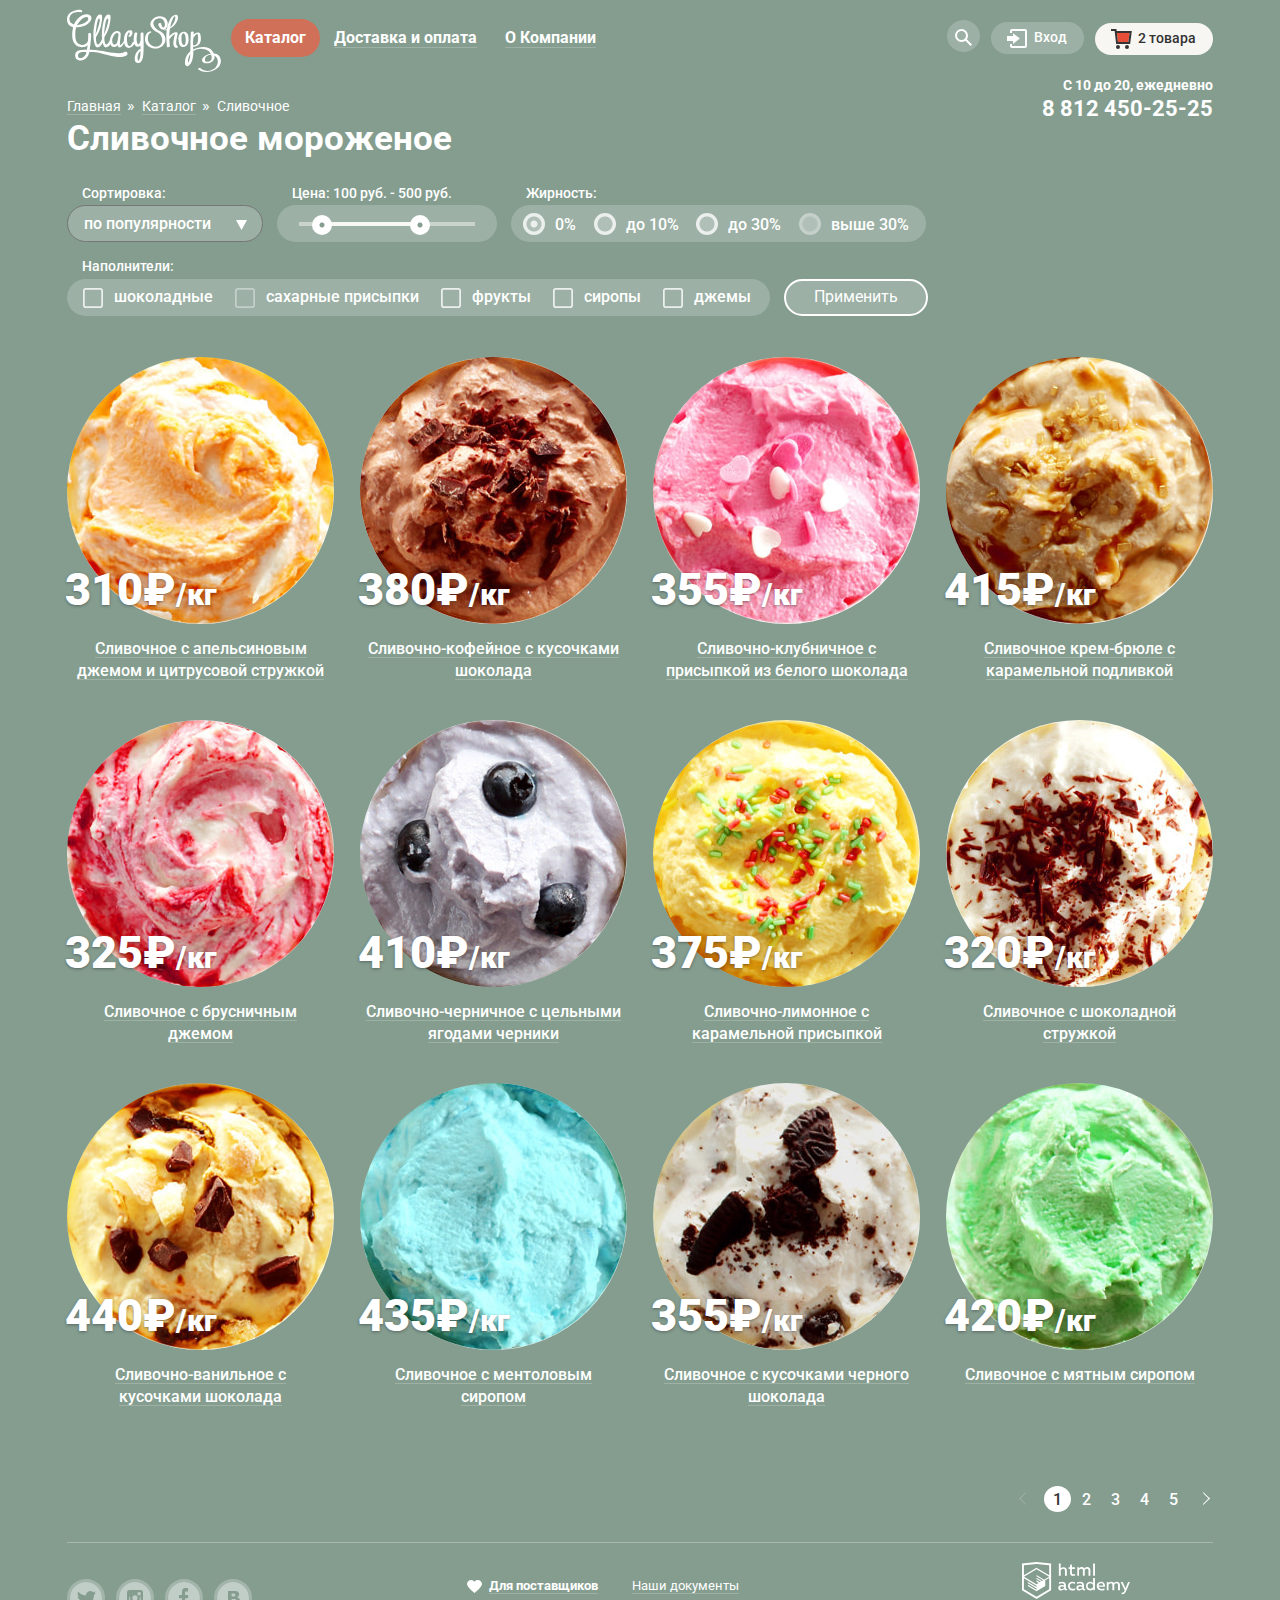
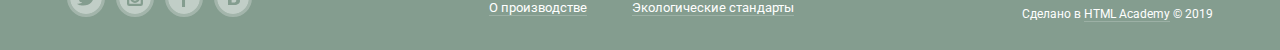
==== commit d459dadf: "19. Личный проект: продолжаем оформление декоративных элементов" ====
--- a/catalog.html
+++ b/catalog.html
@@ -132,20 +132,24 @@
             </fieldset>
             <fieldset>                            
                 <legend class = "name-of-filter">Жирность:</legend>
-                <div class = "fat">
-                <label>
-                    <input type="radio" name="fat" value="0" checked hidden> 0%
-                </label>
-                <label>
-                    <input type="radio" name="fat" value="10" hidden> до 10%              
-                </label>
-                <label>
-                    <input type="radio" name="fat" value="30" hidden> до 30%              
-                </label>
-                <label>
-                    <input type="radio" name="fat" value="more" hidden> выше 30%              
-                </label>
-                </div>
+                <ul class = "fat">
+                    <li>
+                        <input type="radio" name="fat" id="fat0" value="0" checked hidden>
+                        <label for="fat0">0%</label>
+                    </li>
+                    <li>
+                        <input type="radio" name="fat" id="fat10" value="10" hidden>   
+                        <label for="fat10">до 10%</label>
+                    </li>
+                    <li>
+                        <input type="radio" name="fat" id="fat30" value="30" hidden>
+                        <label for="fat30">до 30%  </label>
+                    </li>
+                    <li>
+                        <input type="radio" name="fat" id="more" value="more" hidden disabled>
+                        <label for="more">выше 30% </label>
+                    </li>
+                </ul>
             </fieldset>
             <fieldset>
                 <legend class = "name-of-filter">Наполнители:</legend>
@@ -159,7 +163,7 @@
                         Шоколадные
                     </label>
                     <label class="option">
-                        <input class="check-input" type="checkbox" name="filler2" id="shugar">
+                        <input class="check-input" type="checkbox" name="filler2" id="shugar" disabled>
                         <svg  class="check-box" viewBox="0 0 23 23">
                             <path  fill="#FFFFFF" d="M20 2c.542 0 1 .458 1 1v17c0 .542-.458 1-1 1H3c-.542 0-1-.458-1-1V3c0-.542.458-1 1-1h17m0-2H3C1.35 0 0 1.35 0 3v17c0 1.65 1.35 3 3 3h17c1.65 0 3-1.35 3-3V3c0-1.65-1.35-3-3-3z"/>
                             <path class="check-square" fill="#FFFFFF" d="M7.285 7.486l-2.829 2.829 7.783 7.783L26.171 4.166l-2.828-2.829-11.104 11.102z"/>    
--- a/css/style.css
+++ b/css/style.css
@@ -1284,7 +1284,16 @@
   
 }
 
-.fat label::before{
+input[type="radio"] {
+  display:none;            
+}
+
+input[type="radio"] + label{ 
+  vertical-align: middle;
+  position:relative;
+}
+
+input[type="radio"] + label::before{
   content:"";
   width:22px;
   height:22px;
@@ -1296,23 +1305,30 @@
   left:-32px;
 }
 
-.fat label{ 
-  margin-right:34px; 
-  vertical-align: middle;
-  position:relative;
-}
-
-.fat label:last-child{ 
-  margin-right:0px; 
-}
-
-input[type="radio"]  label::before{
+input[type="radio"]  +label::before{
   background:radial-gradient(circle,  rgba(255, 255, 255, 0.2) 7px, rgba(255,255,255,0.8) 8px, rgba(255,255,255,0.8) 11px);
 }
 
-input[type="radio"]:checked label::before{
+input[type="radio"]:checked +label::before{
   background:radial-gradient(circle, rgba(255,255,255,0.8) 3px, rgba(255, 255, 255, 0.2) 4px, rgba(255, 255, 255, 0.2) 7px, rgba(255,255,255,0.8) 8px, rgba(255,255,255,0.8) 11px);
 }
+
+input[type="radio"] +label:hover::before{
+  background:radial-gradient(circle,  rgba(255, 255, 255, 0.2) 7px, #ffffff 8px, #ffffff 11px);
+}
+
+input[type="radio"]:checked +label:hover::before{
+  background:radial-gradient(circle, #ffffff 3px, rgba(255, 255, 255, 0.2) 4px, rgba(255, 255, 255, 0.2) 7px,#ffffff 8px,#ffffff 11px);
+}
+
+input[type="radio"]:disabled +label::before{
+  background:radial-gradient(circle,  rgba(255, 255, 255, 0.2) 7px, rgba(255, 255, 255, 0.4) 8px, rgba(255, 255, 255, 0.4) 11px);
+}
+
+input[type="radio"]:checked:disabled +label::before{
+  background:radial-gradient(circle, rgba(255, 255, 255, 0.4) 3px, rgba(255, 255, 255, 0.2) 4px, rgba(255, 255, 255, 0.2) 7px,rgba(255, 255, 255, 0.4) 8px,rgba(255, 255, 255, 0.4) 11px);
+}
+
 
 .fillers{
   display:flex;
@@ -1353,14 +1369,22 @@
   display: none;
 }
 
-.check-box:hover path,
-.check-box:hover .check-square{
-  fill:red;
+.check-box path{
+  fill: rgba(255, 255, 255, 0.8);
 }
 
 .check-input:checked + * .check-square{
   display:block;
   fill: rgba(255, 255, 255, 0.8);
+}
+
+.check-input:disabled + .check-box path{  
+  fill: rgba(255, 255, 255, 0.4);
+}
+
+.check-box:hover path,
+.check-box:hover .check-square{
+  fill:#ffffff;
 }
 
 .button-apply-filters{
@@ -1468,9 +1492,7 @@
 .page-footer .container{
   display: flex;
   flex-direction: row;  
-  margin-top:-6px;
-}
-
+}
 
 .social-list{
   margin:0;  
@@ -1612,6 +1634,7 @@
 
 .form-of-filters{
   margin-top:26px;
+  margin-bottom: 35px;
   display:flex;
   flex-wrap: wrap;
 }
@@ -1627,13 +1650,12 @@
   margin:0;
   margin-right: 14px;
   padding:0;
-  margin-bottom: 18px;
 }
 
 .button-apply-filters{
   width:144px;
   height:37px;
-  align-self:center;
+  align-self:flex-end;
 }
 
 .pagination-list{
@@ -1644,11 +1666,10 @@
   justify-content:flex-end;  
   flex-grow:1;   
   margin:0;
-  margin-top:80px;
+  margin-top:46px;
   margin-bottom:30px;
     
-  padding:0;
- 
+  padding:0; 
 }
 
 .pagination-list::before{
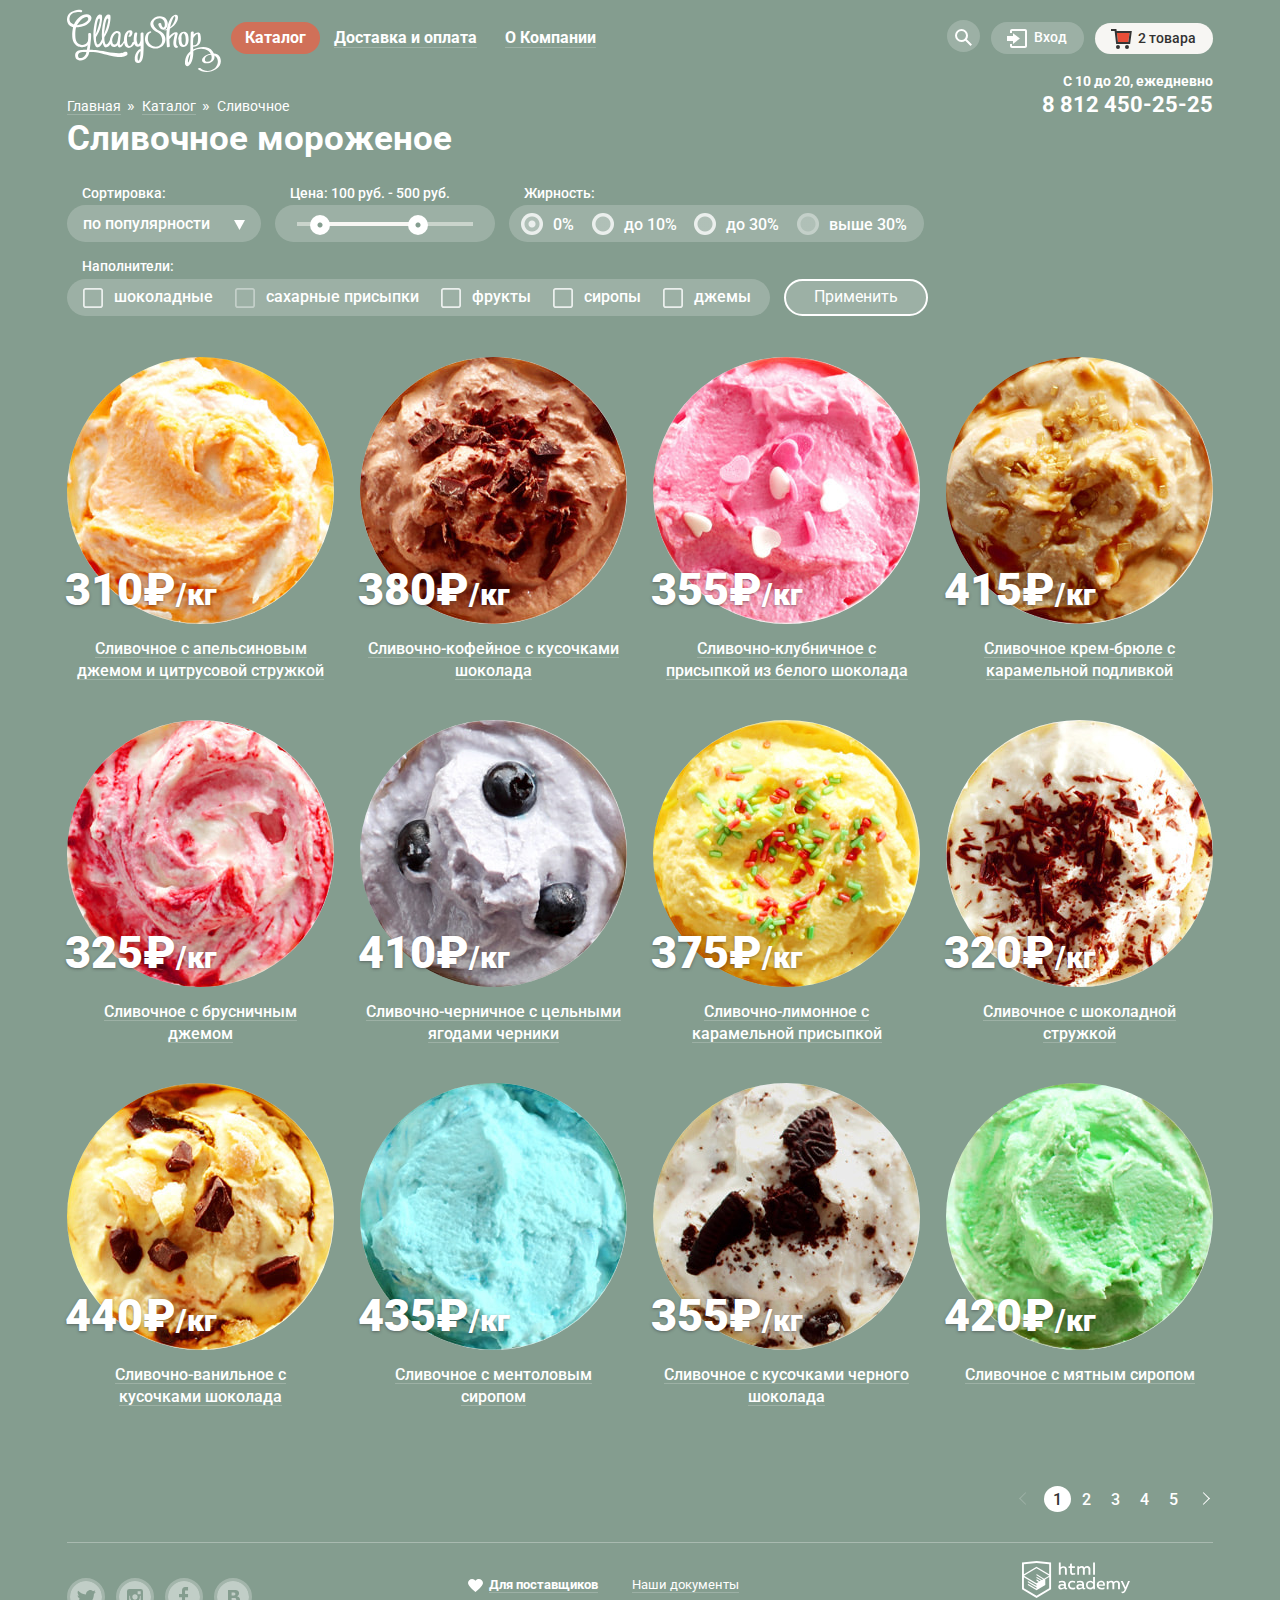
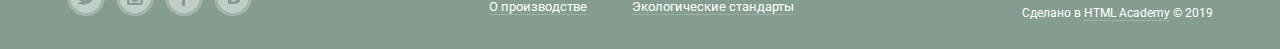
==== commit 9d25796c: "Изменения по замеяаниям проверяющего наставника базовые критерии" ====
--- a/catalog.html
+++ b/catalog.html
@@ -12,36 +12,34 @@
         <div class="container">
             <nav class="main-navigation"> 
                 <a href="index.html">
-                    <img class = "header-logo" src="img/logo.svg" width="154" height="64" alt="Логотип магазина «Глейси»"> 
+                    <img class="header-logo" src="img/logo.svg" width="154" height="64" alt="Логотип магазина «Глейси»"> 
                 </a>
                 <ul class="site-navigation">
                     <li class="site-navigation-item">
                         <a class="active-site-navigation-item" href="catalog.html">Каталог</a>                        
                         <ul class="sub-navigation">
-                          <li class="sub-navigation-item"><a class="sub-navigation-link" href="">Новинки</a></li>
+                          <li class="sub-navigation-item"><a class="sub-navigation-link" href="#">Новинки</a></li>
                           <li class="sub-navigation-item active-sub-navigation-item"><a class="sub-navigation-link" href="catalog.html">Сливочное</a></li>
-                          <li class="sub-navigation-item"><a class="sub-navigation-link" href="">Щербеты</a></li>
-                          <li class="sub-navigation-item"><a class="sub-navigation-link" href="">Фруктовый лед</a></li>
-                          <li class="sub-navigation-item"><a class="sub-navigation-link" href="">Мелорин</a></li>
+                          <li class="sub-navigation-item"><a class="sub-navigation-link" href="#">Щербеты</a></li>
+                          <li class="sub-navigation-item"><a class="sub-navigation-link" href="#">Фруктовый лед</a></li>
+                          <li class="sub-navigation-item"><a class="sub-navigation-link" href="#">Мелорин</a></li>
                         </ul>                             
                       </li>    
-                    <li class="site-navigation-item"><a class="site-navigation-link" href="">Доставка и оплата</a></li>
-                    <li class="site-navigation-item"><a class="site-navigation-link" href="">О Компании</a></li>    
+                    <li class="site-navigation-item"><a class="site-navigation-link" href="#">Доставка и оплата</a></li>
+                    <li class="site-navigation-item"><a class="site-navigation-link" href="#">О Компании</a></li>    
                 </ul>
                 <ul class="user-navigation">
                     <li class="user-navigation-item">
-                        <a class="user-navigation-link user-navigation-link-search" href = "">
-                            <svg xmlns="http://www.w3.org/2000/svg" xmlns:xlink="http://www.w3.org/1999/xlink" width="17" height="17" viewBox="0 0 17 17"><path fill="#fff" d="M16.958 15.527L11.75 10.32A6.455 6.455 0 0 0 13 6.5 6.5 6.5 0 1 0 6.5 13a6.465 6.465 0 0 0 3.839-1.263l5.205 5.204 1.414-1.414zM6.5 11C4.019 11 2 8.981 2 6.5S4.019 2 6.5 2 11 4.019 11 6.5 8.981 11 6.5 11z"/></svg>
+                        <a class="user-navigation-link user-navigation-link-search" href="#">
+                          <svg xmlns="http://www.w3.org/2000/svg" xmlns:xlink="http://www.w3.org/1999/xlink" width="17" height="17" viewBox="0 0 17 17"><path fill="#fff" d="M16.958 15.527L11.75 10.32A6.455 6.455 0 0 0 13 6.5 6.5 6.5 0 1 0 6.5 13a6.465 6.465 0 0 0 3.839-1.263l5.205 5.204 1.414-1.414zM6.5 11C4.019 11 2 8.981 2 6.5S4.019 2 6.5 2 11 4.019 11 6.5 8.981 11 6.5 11z"/></svg>
                         </a>
-                        <div class="search-form-wrapper">
-                            <form class="search-form" action="https://echo.htmlacademy.ru" method="get"> 
-                              <label for="search" class="visually-hidden">Строка поиска</label>
-                              <input class="email-field" id = "search" type="text" name="search" value="" placeholder="Крем-брюле">
-                            </form>
-                        </div>
-                    </li>
+                        <form class="search-form" action="https://echo.htmlacademy.ru" method="get"> 
+                          <label for="search" class="visually-hidden">Строка поиска</label>
+                          <input class="email-field" id = "search" type="text" name="search" value="" placeholder="Крем-брюле">
+                        </form>                
+                    </li> 
                     <li class="user-navigation-item">
-                        <a class="user-navigation-link" href = "">
+                        <a class="user-navigation-link" href="#">
                             <svg xmlns="http://www.w3.org/2000/svg" xmlns:xlink="http://www.w3.org/1999/xlink" width="21" height="19" viewBox="0 0 21 19"><g fill="#fff"><path d="M6 14.875L12.917 9.5 6 4.125v2.917H-.042v4.917H6z"/><path d="M18 0H5C3.9 0 3 .9 3 2v2h2V2h13v15H5v-2H3v2c0 1.1.9 2 2 2h13c1.1 0 2-.9 2-2V2c0-1.1-.9-2-2-2z"/></g></svg>
                             <span>Вход</span>
                         </a>                        
@@ -50,64 +48,66 @@
                               <input class ="email-field email-field-login-form" id="user-login" type="email" name="login" placeholder="email@example.com">
                               <label class ="visually-hidden" for="user-password">Пароль</label>
                               <input class ="email-field email-field-login-form" id="user-password" type="password" name="password" placeholder="••••••••">            
-                              <button type="submit" class = "button login-form-button">
-                                Войти
-                              </button>
-                              <div class="login-form-links">
-                                <a href="">Забыли пароль?</a>
-                                <a href="">Новая регистрация</a>
-                              </div>  
+                              <div class="login-form-inner">        
+                                <button type="submit" class="button login-form-button">
+                                  Войти
+                                </button>
+                                <div class="login-form-links">
+                                  <a href="#">Забыли пароль?</a>
+                                  <a href="#">Новая регистрация</a>
+                                </div>  
                             </form>    
                     </li>            
-                    <li class = "user-navigation-full-basket">                        
-                        <a class="full-basket" href = "">
+                    <li class="user-navigation-full-basket">                        
+                        <a class="full-basket" href="#">
                             <svg xmlns="http://www.w3.org/2000/svg" width="21" height="20" viewBox="0 0 21 20"><path fill="#E84D37" d="M5.888 4.031L6.922 13h10.45l1.176-8.969z"/><circle fill="#343434" cx="6.984" cy="18" r="2"/><circle fill="#343434" cx="15.984" cy="18" r="2"/><path fill="#343434" d="M5.657 2.031L5.422 0H0v2h3.64l1.5 13h13.988l1.699-12.969H5.657zM17.372 13H6.922L5.888 4.031h12.66L17.372 13z"/></svg>
                             <span>2 товара</span>
                         </a>       
-                        <form class="basket-form" action="https://echo.htmlacademy.ru" method="post">
+                        <div class="basket-wrapper">
                             <ul class="basket-list">
                                 <li class="basket-item">
                                     <button class="delete-button delete-item-button" type="button"><span class="visually-hidden">Закрыть</span></button>
-                                    <img src="img/product-13.jpg" width="33" height="33" alt="Классический пломбир, смешанный с апельсиновым джемом">
-                                    <a href = "">Пломбир с апельсиновым джемом</a>
+                                    <img src="img/product-13.jpg" width="33" height="33" alt="Фото классического пломбирф, смешанного с апельсиновым джемом">
+                                    <a href="#">Пломбир с апельсиновым джемом</a>
                                     <span class="basket-item-amount">1,5 кг х&thinsp;</span>
                                     <span class="basket-item-price">200 руб.</span>
                                     <span class="basket-item-cost">300 руб.</span>                                     
                                 </li>
                                 <li  class="basket-item">
                                     <button class="delete-button delete-item-button" type="button"><span class="visually-hidden">Закрыть</span></button>
-                                    <img src="img/product-14.jpg" width="33" height="33" alt="Клубничное мороженое розового цвета с присыпкой из белого шоколада">
-                                    <a href = "">Клубничный пломбир с присыпкой из белого шоколада</a>
+                                    <img src="img/product-14.jpg" width="33" height="33" alt="Фото клубничного мороженого розового цвета с присыпкой из белого шоколада">
+                                    <a href="#">Клубничный пломбир с присыпкой из белого шоколада</a>
                                     <span class="basket-item-amount">1,5 кг х&thinsp;</span>
                                     <span class="basket-item-price">300 руб.</span>
                                     <span class="basket-item-cost">450 руб.</span> 
                                 </li>
                             </ul>
                             <span class="basket-total">Итого: 750 руб.</span>
-                            <a class="button basket-form-button" href = "">Оформить заказ</a>
-                        </form>                        
+                            <a class="button basket-button" href="#">Оформить заказ</a>
+                        </div>                        
                     </li>            
                 </ul>
             </nav>  
-            <p class = "phone">С 10 до 20, ежедневно<br>        
-                <a href="tel:+78124502515">8 812 450-25-25</a>
-            </p>     
+            <div class="phone">
+                <p>С 10 до 20, ежедневно</p>        
+                <a href="tel:+78124502515">8 812 450-25-25</a>   
+            </div>      
         </div>           
     </header>
-    <main class = "main-page">
-        <div class = "container">
-        <ul class = "bread-crumbs">
+    <main class="main-page">
+        <div class="container">
+        <ul class="bread-crumbs">
             <li class="bread-crumbs-item"><a href="index.html">Главная</a></li>
             <li class="bread-crumbs-item"><a href="catalog.html">Каталог</a></li>
-            <li class="bread-crumbs-item breadcrumbs-current"><a href= "">Сливочное</a></li>            
+            <li class="bread-crumbs-item breadcrumbs-current"><a href="#">Сливочное</a></li>            
         </ul>
         <h1 class="main-title">Cливочное мороженое</h1>
-        <form class = "form-of-filters">
+        <form class="form-of-filters" action="https://echo.htmlacademy.ru" method="get">
             <h2 class="visually-hidden">Фильтры</h2>
             <fieldset>
                 <legend class="name-of-filter">Сортировка:</legend> 
                 <label class="select">                   
-                    <select class = "sorting" name="sorting-options">
+                    <select class="sorting" name="sorting-options">
                         <option selected value="По популярности">По популярности</option>
                         <option value="Сначала недорогие">Сначала недорогие</option>
                         <option value="Сначала дорогие">Сначала дорогие</option>
@@ -117,7 +117,7 @@
                 </label>                                
             </fieldset>
             <fieldset>
-                <legend class = "name-of-filter">Цена:
+                <legend class="name-of-filter">Цена:
                     <span>100 руб.</span>
                     - 
                     <span>500 руб.</span>   
@@ -131,8 +131,8 @@
                 </div>
             </fieldset>
             <fieldset>                            
-                <legend class = "name-of-filter">Жирность:</legend>
-                <ul class = "fat">
+                <legend class="name-of-filter">Жирность:</legend>
+                <ul class="fat">
                     <li>
                         <input type="radio" name="fat" id="fat0" value="0" checked hidden>
                         <label for="fat0">0%</label>
@@ -152,8 +152,8 @@
                 </ul>
             </fieldset>
             <fieldset>
-                <legend class = "name-of-filter">Наполнители:</legend>
-                <div class = "fillers">
+                <legend class="name-of-filter">Наполнители:</legend>
+                <div class="fillers">
                     <label class="option">
                         <input class="check-input" type="checkbox" name="filler1" id="choco">
                         <svg  class="check-box" viewBox="0 0 23 23">
@@ -196,161 +196,161 @@
                     </label>                    
                 </div>
             </fieldset>
-            <button class = "button-apply-filters" type = "submit">Применить</button>
+            <button class="button-apply-filters" type="submit">Применить</button>
         </form>              
         <ul class="catalog-list">
             <li class="catalog-item">
-                <a href="">
-                    <img src="img/product-1.jpg" width="267" height="267" alt="Сливочное мороженое с яроко выраженным апельсиновым вкусом">  
+                <a href="#">
+                    <img src="img/product-1.jpg" width="267" height="267" alt="Фото сливочного мороженого с яроко выраженным апельсиновым вкусом">  
                     <strong class="price-of-item">310₽<span>/кг</span></strong>                   
                     <h2 class="catalog-item-title">Сливочное с апельсиновым<br>джемом и цитрусовой стружкой</h2>                                                                                         
                 </a>  
-                <button class = "button catalog-item-button">Быстрый просмотр</button>                      
-            </li>
-            <li class="catalog-item">
-                <a href="">
-                    <img src="img/product-2.jpg" width="267" height="267" alt="Сливочное мороженое с кофейным вкусом, посыпанное тёртым шоколадом">                  
+                <button class="button catalog-item-button">Быстрый просмотр</button>                      
+            </li>
+            <li class="catalog-item">
+                <a href="#">
+                    <img src="img/product-2.jpg" width="267" height="267" alt="Фото сливочного мороженого с кофейным вкусом, посыпанное тёртым шоколадом">                  
                     <strong class="price-of-item">380₽<span>/кг</span></strong>   
                     <h2 class="catalog-item-title">Сливочно-кофейное с кусочками шоколада</h2>               
                 </a>     
-                <button class = "button catalog-item-button">Быстрый просмотр</button>        
-            </li>
-            <li class="catalog-item">
-                <a href="">
-                    <img src="img/product-3.jpg" width="267" height="267" alt="Сливочное мороженое с клубничным вкусом  розового цвета с белой посыпкой в виде сердечек">                    
+                <button class="button catalog-item-button">Быстрый просмотр</button>        
+            </li>
+            <li class="catalog-item">
+                <a href="#">
+                    <img src="img/product-3.jpg" width="267" height="267" alt="Фото сливочного мороженого с клубничным вкусом розового цвета с белой посыпкой в виде сердечек">                    
                     <strong class="price-of-item">355₽<span>/кг</span></strong>  
                     <h2 class="catalog-item-title">Сливочно-клубничное с<br>присыпкой из белого шоколада</h2>                                      
                 </a>            
-                <button class = "button catalog-item-button">Быстрый просмотр</button> 
-            </li>
-            <li class="catalog-item">
-                <a href="">
-                    <img src="img/product-4.jpg" width="267" height="267" alt="Мороженое крем-брюле, смешанное с карамельной подливкой и посыпанное карамелью">                    
+                <button class="button catalog-item-button">Быстрый просмотр</button> 
+            </li>
+            <li class="catalog-item">
+                <a href="#">
+                    <img src="img/product-4.jpg" width="267" height="267" alt="Фото мороженого крем-брюле, смешанного с карамельной подливкой и посыпанного карамелью">                    
                     <strong class="price-of-item">415₽<span>/кг</span></strong>      
                     <h2 class="catalog-item-title">Сливочное крем-брюле с карамельной подливкой</h2>                                  
                 </a>            
-                <button class = "button catalog-item-button">Быстрый просмотр</button> 
-            </li>
-            <li class="catalog-item">
-                <a href="">
-                    <img src="img/product-5.jpg" width="267" height="267" alt="Бело-красное мороженое со вкусом брусники">
+                <button class="button catalog-item-button">Быстрый просмотр</button> 
+            </li>
+            <li class="catalog-item">
+                <a href="#">
+                    <img src="img/product-5.jpg" width="267" height="267" alt="Фото бело-красного мороженого со вкусом брусники">
                     <strong class="price-of-item">325₽<span>/кг</span></strong>
                     <h2 class="catalog-item-title">Сливочное с брусничным<br>джемом</h2>                                       
                 </a>                
-                <button class = "button catalog-item-button">Быстрый просмотр</button> 
-            </li>
-            <li class="catalog-item">
-                <a href="">
-                    <img src="img/product-6.jpg" width="267" height="267" alt="Мороженое бледно-фиолетового цвета с целыми черными ягодами">
+                <button class="button catalog-item-button">Быстрый просмотр</button> 
+            </li>
+            <li class="catalog-item">
+                <a href="#">
+                    <img src="img/product-6.jpg" width="267" height="267" alt="Фото мороженого бледно-фиолетового цвета с целыми черными ягодами">
                     <strong class="price-of-item">410₽<span>/кг</span></strong>
                     <h2 class="catalog-item-title">Сливочно-черничное с цельными ягодами черники</h2>
                 </a>                
-                <button class = "button catalog-item-button">Быстрый просмотр</button> 
-            </li>
-            <li class="catalog-item">
-                <a href="">
-                    <img src="img/product-7.jpg" width="267" height="267" alt="Бледно-желтое мороженое с цветной присыпкой">
+                <button class="button catalog-item-button">Быстрый просмотр</button> 
+            </li>
+            <li class="catalog-item">
+                <a href="#">
+                    <img src="img/product-7.jpg" width="267" height="267" alt="Фото бледно-желтого мороженого с цветной присыпкой">
                     <strong class="price-of-item">375₽<span>/кг</span></strong>  
                     <h2 class="catalog-item-title">Сливочно-лимонное с<br>карамельной присыпкой</h2>                                      
                 </a>
-                <button class = "button catalog-item-button">Быстрый просмотр</button> 
-            </li>
-            <li class="catalog-item">
-                <a href="">
-                    <img src="img/product-8.jpg" width="267" height="267" alt="Классическое белое мороженое, посыпанное тёртым шоколадом">
+                <button class="button catalog-item-button">Быстрый просмотр</button> 
+            </li>
+            <li class="catalog-item">
+                <a href="#">
+                    <img src="img/product-8.jpg" width="267" height="267" alt="Фото классического белого мороженого, посыпанного тёртым шоколадом">
                     <strong class="price-of-item">320₽<span>/кг</span></strong> 
                     <h2 class="catalog-item-title">Сливочное с шоколадной<br>стружкой</h2>                                       
                 </a>                
-                <button class = "button catalog-item-button">Быстрый просмотр</button> 
-            </li>
-            <li class="catalog-item">
-                <a href="">
-                    <img src="img/product-9.jpg" width="267" height="267" alt="Бледно-желтое мороженое с кусочками шоколада">
+                <button class="button catalog-item-button">Быстрый просмотр</button> 
+            </li>
+            <li class="catalog-item">
+                <a href="#">
+                    <img src="img/product-9.jpg" width="267" height="267" alt="Фото бледно-желтого мороженого с кусочками шоколада">
                     <strong class="price-of-item">440₽<span>/кг</span></strong>  
                     <h2 class="catalog-item-title">Сливочно-ванильное с<br>кусочками шоколада</h2>                                     
                 </a>       
-                <button class = "button catalog-item-button">Быстрый просмотр</button>          
-            </li>
-            <li class="catalog-item">
-                <a href="">
-                    <img src="img/product-10.jpg" width="267" height="267" alt="Бледно-голубое мороженое с ярким ментоловым вкусом">
+                <button class="button catalog-item-button">Быстрый просмотр</button>          
+            </li>
+            <li class="catalog-item">
+                <a href="#">
+                    <img src="img/product-10.jpg" width="267" height="267" alt="Фото бледно-голубого мороженого с ярким ментоловым вкусом">
                     <strong class="price-of-item">435₽<span>/кг</span></strong>   
                     <h2 class="catalog-item-title">Сливочноe с ментоловым<br>сиропом</h2>                                    
                 </a>
-                <button class = "button catalog-item-button">Быстрый просмотр</button> 
-            </li>
-            <li class="catalog-item">
-                <a href="">
-                    <img src="img/product-11.jpg" width="267" height="267" alt="Классическое белое мороженое с усочками черного шоколада">
+                <button class="button catalog-item-button">Быстрый просмотр</button> 
+            </li>
+            <li class="catalog-item">
+                <a href="#">
+                    <img src="img/product-11.jpg" width="267" height="267" alt="Фото классического белого мороженого с кусочками черного шоколада">
                     <strong class="price-of-item">355₽<span>/кг</span></strong>    
                     <h2 class="catalog-item-title">Сливочное с кусочками черного шоколада</h2>                                   
                 </a>
-                <button class = "button catalog-item-button">Быстрый просмотр</button> 
-            </li>
-            <li class="catalog-item">
-                <a href="">
-                    <img src="img/product-12.jpg" width="267" height="267" alt="Бледно-зеленое мороженое с нежным мятным вкусом">
+                <button class="button catalog-item-button">Быстрый просмотр</button> 
+            </li>
+            <li class="catalog-item">
+                <a href="#">
+                    <img src="img/product-12.jpg" width="267" height="267" alt="Фото бледно-зеленого мороженого с нежным мятным вкусом">
                     <strong class="price-of-item">420₽<span>/кг</span></strong> 
                     <h2 class="catalog-item-title">Сливочное с мятным сиропом</h2>                                      
                 </a>
-                <button class = "button catalog-item-button">Быстрый просмотр</button> 
+                <button class="button catalog-item-button">Быстрый просмотр</button> 
             </li>
         </ul>         
-        <ul class = "pagination-list">            
-            <li class = "pagination-item pagination-item-current">
-                <a href="">1</a> 
-            </li>
-            <li class = "pagination-item">
-                <a href="">2</a> 
-            </li>
-            <li class = "pagination-item">
-                <a href="">3</a>
-            </li>
-            <li class = "pagination-item">
-                <a href="">4</a> 
-            </li>
-            <li class = "pagination-item">
-                <a href="">5</a> 
+        <ul class="pagination-list">            
+            <li class="pagination-item pagination-item-current">
+                <a href="#">1</a> 
+            </li>
+            <li class="pagination-item">
+                <a href="#">2</a> 
+            </li>
+            <li class="pagination-item">
+                <a href="#">3</a>
+            </li>
+            <li class="pagination-item">
+                <a href="#">4</a> 
+            </li>
+            <li class="pagination-item">
+                <a href="#">5</a> 
             </li>            
         </ul>
         <div class="separator"></div>
         </div>        
     </main>
-    <footer class = "page-footer">
+    <footer class="page-footer">
         <div class="container">
-            <ul class = "social-list">
+            <ul class="social-list">
                 <li class="social-list-item">
-                    <a href="" aria-label="Ссылка для перехода в Твиттер">
+                    <a href="#" aria-label="Ссылка для перехода в Твиттер">
                         <svg xmlns="http://www.w3.org/2000/svg" width="32" height="32" viewBox="0 0 32 32"><path fill="#FFF" d="M16 0C7.164 0 0 7.164 0 16c0 8.837 7.164 16 16 16 8.837 0 16-7.163 16-16 0-8.836-7.163-16-16-16zm7.944 12.809c-.251 6.516-3.463 10.832-10.992 10.702h-.486c-.447 0-4.543-.443-5.344-1.823 2.479.19 4.247-.406 5.12-1.136-1.048-.289-2.923-.461-3.251-2.848.384.104.618.221 1.299.113-1.307-.824-2.758-1.519-2.679-3.643.311.317 1.164.518 1.46.457-.768-.233-2.149-3.244-.974-4.781 1.984 1.79 4.075 3.482 7.804 3.643.227-2.214 1.24-3.699 3.168-4.325 1.84-.479 3.255.26 3.901 1.138.737-.224 1.453-.466 2.193-.685-.004.833-.569 1.463-.935 1.709.747.165 1.423-.475 1.423-.475-.184.963-1.094 1.725-1.707 1.954z"/></svg>
                     </a>
                 </li>
                 <li class="social-list-item">
-                    <a href="" aria-label="Ссылка для перехода в Инстаграм">
+                    <a href="#" aria-label="Ссылка для перехода в Инстаграм">
                         <svg xmlns="http://www.w3.org/2000/svg" width="32" height="32" viewBox="0 0 32 32"><g fill="#FFF"><path d="M20.916 16a4.938 4.938 0 1 1-9.877 0c0-.394.051-.773.138-1.14h-.897v6.838h11.396V14.86h-.897c.086.367.137.746.137 1.14z"/><path d="M15.978 18.659c1.466 0 2.659-1.193 2.659-2.659s-1.193-2.659-2.659-2.659c-1.466 0-2.659 1.193-2.659 2.659s1.192 2.659 2.659 2.659zM18.637 10.302h3.039v3.039h-3.039z"/><path d="M16 0C7.164 0 0 7.164 0 16c0 8.837 7.164 16 16 16 8.837 0 16-7.163 16-16 0-8.836-7.163-16-16-16zm7.955 21.698a2.285 2.285 0 0 1-2.279 2.279H10.279A2.285 2.285 0 0 1 8 21.698V10.302a2.286 2.286 0 0 1 2.279-2.279h11.396a2.286 2.286 0 0 1 2.279 2.279v11.396z"/></g></svg>
                     </a>
                 </li>
                 <li class="social-list-item">
-                    <a href="" aria-label="Ссылка для перехода в Фейсбук">
+                    <a href="#" aria-label="Ссылка для перехода в Фейсбук">
                         <svg xmlns="http://www.w3.org/2000/svg" width="32" height="32" viewBox="0 0 32 32"><path fill="#FFF" d="M16 0C7.164 0 0 7.163 0 16s7.164 16 16 16c8.837 0 16-7.164 16-16S24.837 0 16 0zm4.062 9.455h-3.021v3.444h3.021v3.445h-3.021v8.61H14.02v-8.61H11v-3.445h3.021V9.455c0-1.902 1.353-3.445 3.021-3.445h3.021v3.445z"/></svg>
                     </a>
                 </li>
                 <li class="social-list-item">
-                    <a href="" aria-label="Ссылка для перехода во ВКонтакте">
+                    <a href="#" aria-label="Ссылка для перехода во ВКонтакте">
                         <svg xmlns="http://www.w3.org/2000/svg" width="32" height="32" viewBox="0 0 32 32"><g fill="#FFF"><path d="M16.637 14.495c.402-.019.719-.082.951-.188.326-.145.54-.33.641-.559.101-.229.15-.496.15-.797 0-.232-.058-.465-.174-.697-.116-.232-.322-.405-.617-.517-.264-.1-.592-.155-.984-.165a76.242 76.242 0 0 0-1.652-.014h-.339v2.965h.565c.571 0 1.057-.009 1.459-.028zM18.118 17.084c-.282-.081-.672-.125-1.166-.132a127.97 127.97 0 0 0-1.55-.009h-.79v3.493h.264c1.014 0 1.74-.003 2.18-.009a3.2 3.2 0 0 0 1.212-.245c.377-.157.633-.364.774-.625s.214-.562.214-.9c0-.446-.088-.788-.261-1.03-.17-.241-.464-.423-.877-.543z"/><path d="M16 0C7.164 0 0 7.164 0 16c0 8.837 7.164 16 16 16 8.837 0 16-7.163 16-16 0-8.836-7.163-16-16-16zm6.602 20.531a3.73 3.73 0 0 1-1.124 1.327c-.552.415-1.161.71-1.823.886s-1.501.264-2.519.264h-6.121V8.987h5.443c1.13 0 1.957.038 2.48.113a5.126 5.126 0 0 1 1.561.5c.533.27.929.632 1.189 1.087.26.455.392.975.392 1.558 0 .678-.179 1.278-.536 1.795-.358.518-.863.92-1.517 1.208v.075c.917.182 1.642.559 2.179 1.13.537.571.807 1.325.807 2.261 0 .678-.138 1.283-.411 1.817z"/></g></svg>
                     </a>
                 </li> 
             </ul>
             <ul class="footer-nav-list">            
-                <li class="footer-nav-item"><a class="bold-link" href="">Для поставщиков</a></li>
-                <li class="footer-nav-item"><a href="">Наши документы</a></li>
-                <li class="footer-nav-item"><a href="">О производстве</a></li>                  
-                <li class="footer-nav-item"><a href="">Экологические стандарты</a></li>
+                <li class="footer-nav-item"><a class="bold-link" href="#">Для поставщиков</a></li>
+                <li class="footer-nav-item"><a href="#">Наши документы</a></li>
+                <li class="footer-nav-item"><a href="#">О производстве</a></li>                  
+                <li class="footer-nav-item"><a href="#">Экологические стандарты</a></li>
             </ul>
             <div class = "copiright">
                 <a href="https://htmlacademy.ru/intensive/htmlcss">
                     <img src="img/logo-htmlacademy.svg" width="108" height="39" alt="Логотип HTMLAcademy">
                 </a>
-                <p>Сделано в <a class="copiright-link" href = "https://htmlacademy.ru/intensive/htmlcss">HTML Academy</a> © 2019</p>
+                <p>Сделано в <a class="copiright-link" href="https://htmlacademy.ru/intensive/htmlcss">HTML Academy</a> © 2019</p>
             </div>
         </div>
     </footer> 
--- a/css/style.css
+++ b/css/style.css
@@ -6,8 +6,7 @@
   line-height: 22px;
   font-weight: 700;
   background-color:#849d8f;  
-  color:#ffffff;  
-  
+  color:#ffffff;    
 }
 
 a {
@@ -27,7 +26,7 @@
   overflow: hidden;
 }
 
-.page-header{
+.page-header {
   width:100%;    
 }
 
@@ -37,7 +36,7 @@
   padding:0 27px;   
 }
 
-.page-header .container{
+.page-header .container {
   justify-content: flex-end;    
 }
 
@@ -50,7 +49,7 @@
   width:100%; 
 }
 
-.header-logo{
+.header-logo {
   margin:0;
   padding:0;
   margin-top: 9px;
@@ -69,20 +68,20 @@
   margin-top:29px; 
 }
 
-.site-navigation-item{
+.site-navigation-item {
   position:relative;
 }
 
-.site-navigation-item:hover .sub-navigation{
+.site-navigation-item:hover .sub-navigation {
   display:block;
 }
 
-.active-site-navigation-item{
+.active-site-navigation-item {
   background-color: #d07058;  
   color:#ffffff;
  
-  padding-top:9px;
-  padding-bottom:10px;
+  padding-top:6px;
+  padding-bottom:7px;
   padding-right:14px;
   padding-left:14px;
   margin:0px;
@@ -90,7 +89,7 @@
   border:none;
 }  
 
-.site-navigation-link{   
+.site-navigation-link {   
   border-bottom: 1px solid rgba(255, 255, 255, 0.2); 
   
   margin:0;
@@ -103,7 +102,7 @@
 
 .site-navigation-link:hover,
 .site-navigation-link:focus,
-.site-navigation-item:hover .site-navigation-link{
+.site-navigation-item:hover .site-navigation-link {
   margin-right: 0;
   margin-left:0;
   padding-right:14px;
@@ -115,11 +114,11 @@
   border-radius:30px;
 }
 
-.site-navigation-link:active{
+.site-navigation-link:active {
   box-shadow: 0px 2px 1px #696969;
 }
 
-.sub-navigation{  
+.sub-navigation {  
   list-style: none;
   margin:0;
   padding:0;
@@ -141,17 +140,17 @@
   display:none;
 }
 
-.sub-navigation-item:first-child{  
+.sub-navigation-item:first-child {  
   font-weight: 700; 
   padding-bottom:3px;
   padding-top:3px;
 }
 
-.sub-navigation-item:last-child{
+.sub-navigation-item:last-child {
   padding-bottom: 6px;
 }
 
-.sub-navigation-item:first-child::after{
+.sub-navigation-item:first-child::after {
   content:"";
   display:block;
   margin-left:6px;
@@ -162,11 +161,11 @@
   border-bottom:1px solid rgba(50,50,50,0.2);
 }
 
-.active-sub-navigation-item{
+.active-sub-navigation-item {
   background-color: #d07058;   
 } 
 
-.sub-navigation-link{
+.sub-navigation-link {
   color: #323232;
   padding-bottom:7px;
   padding-top:8px;
@@ -176,15 +175,15 @@
 }
 
 .sub-navigation-link:hover,
-.sub-navigation-link:focus{
+.sub-navigation-link:focus {
    background-color: #fbded7;   
 }
 
-.sub-navigation-link:active{
+.sub-navigation-link:active {
   background-color: #f6b5a5;   
 } 
 
-.user-navigation{
+.user-navigation {
   font-size: 14px;
   line-height: 16px;
   font-weight: 500;
@@ -196,12 +195,21 @@
 
   margin-left:auto;
   margin-top:23px;
-  display:flex;
-  justify-content: space-between;
-  flex-wrap: wrap;
+  display:-webkit-box;
+  display:-ms-flexbox;
+  display:flex;
+  -webkit-box-pack: justify;
+      -ms-flex-pack: justify;
+          justify-content: space-between;
+  -ms-flex-wrap: wrap;
+      flex-wrap: wrap;
 }  
 
-.user-navigation-item{
+.main-navigation > a {  
+  line-height:0;
+}
+
+.user-navigation-item {
   position:relative;    
   margin:0;
   padding:0;
@@ -213,7 +221,7 @@
   z-index:20;
 }
 
-.user-navigation-link{
+.user-navigation-link {
   color: #ffffff;
   padding:0;
   margin:0;
@@ -230,7 +238,7 @@
 
 .user-navigation-link:hover,
 .user-navigation-link:focus,
-.user-navigation-item:hover .user-navigation-link{
+.user-navigation-item:hover .user-navigation-link {
   background-color: #ffffff;
   color: #323232;
 }
@@ -240,23 +248,23 @@
 .user-navigation-link:hover circle,
 .user-navigation-link:focus circle,
 .user-navigation-item:hover path,
-.user-navigation-item:focus path{
+.user-navigation-item:focus path {
   fill: #323232;
 }
 
-.user-navigation-link svg{
+.user-navigation-link svg {
   position:relative;
   top:6px;
   margin-right:3px;
 }
 
-.user-navigation-link-search{
+.user-navigation-link-search {
   border-radius: 50%;
   padding-left:8px;
   padding-right:5px;
 }
 
-.search-form{
+.search-form {
   position:absolute;
   right:0px;
   top:36px;
@@ -275,7 +283,7 @@
   display:none;
 }
 
-.search-form input{
+.search-form input {
   height: 44px;
   font-size: 14px;
   margin:0;
@@ -285,7 +293,7 @@
   padding-left: 13px;
 }
 
-.login-form{  
+.login-form {  
   position:absolute;
 
   right:0px;
@@ -307,7 +315,7 @@
   box-shadow: 0 20px 20px rgba(0, 0, 0, 0.4);  
 }
 
-.email-field-login-form{
+.email-field-login-form {
   font-size: 14px;
   margin:0;
   padding:0;
@@ -316,43 +324,54 @@
   box-sizing:border-box;
 }
 
-.login-form-button{
+.login-form-inner {
+  display: flex;
+}
+
+.login-form-button {
   width: 100px;
   height:44px;
-  float: left;
   margin-right:20px;
   border-radius: 25px /30px; 
   padding-top:3px;
 }
 
-.login-form-links{
-  display:flex;
+.login-form-links {
+  display:flex;
+  flex-direction: column;
   flex-wrap:wrap;
 }
 
-.login-form-links a{
+.login-form-links a {
   padding-right:0;
   font-size: 13px;
   line-height: 21px;
   font-weight: 400;
   color:#323232;
-  background-image: linear-gradient(to top, rgba(0,0,0,0) 0px, rgba(0,0,0,0) 3px, #323232 3px, #323232 4px, rgba(0,0,0,0) 4px, rgba(0,0,0,0) 100px);
+  text-decoration: underline;
 }
 
 .login-form-links a:hover,
 .login-form-links a:focus,
-.login-form-links a:active{
+.login-form-links a:active {
   color:#e84d37;
-  background-image: linear-gradient(to top, rgba(0,0,0,0) 0px, rgba(0,0,0,0) 3px, #e84d37 3px, #e84d37 4px, rgba(0,0,0,0) 4px, rgba(0,0,0,0) 100px);
-}
-
-.phone{
+  text-decoration: underline;
+}
+
+.phone {
   font-size: 14px;
   line-height: 16px;
   font-weight: 700;
-}
-
-.phone a{
+  margin:0;
+  text-align:right; 
+}
+
+.phone p {
+  margin:0;
+  margin-bottom: 4px;
+}
+
+.phone a {
   color:#ffffff;
   font-size: 22px;
   line-height: 24px;
@@ -373,13 +392,11 @@
 .site-wrapper::after {
   content: "";
 
-  visibility: hidden;
-  
+  visibility: hidden;  
 }
 
 .site-wrapper::before {
   background-image: url("../img/slider-2.png");
-
 }
 
 .site-wrapper::after {  
@@ -389,7 +406,7 @@
 .slider {
   position: relative;
 
-  padding-top: 280px;
+  padding-top: 235px;
  
   text-align: center;
   color: #ffffff;
@@ -404,6 +421,10 @@
 
 .slide {
   display: none;  
+}
+
+.slide:last-child .slide-title{
+  width:632px;
 }
 
 .slide-title { 
@@ -417,7 +438,7 @@
   font-weight: 700;
 }
 
-.button{  
+.button {  
   display: inline-block;
   vertical-align: middle;
   font-size: 18px;
@@ -437,21 +458,21 @@
 }
 
 .button:hover,
-.button:focus{
+.button:focus {
   background: linear-gradient(to bottom, #f26843, #e74a35), rgba(255, 255, 255, 0.2);
   background-blend-mode: overlay;
   box-shadow: 0 2px 2px #ac1000;
   color:#fefefe;
 }
 
-.button:active{
+.button:active {
   background: linear-gradient(to bottom, #f26843, #e74a35), rgba(0, 0, 0, 0.07);
   background-blend-mode: overlay;
   box-shadow: 0 2px 2px #942718;
   color:#fceeec;
 }
 
-.slide-button{  
+.slide-button {  
   padding:11px 43px 11px 41px;
   font-size: 32px;
   line-height: 44px; 
@@ -509,7 +530,7 @@
   background-color: #ffffff;
 }
 
-.special-offers{
+.special-offers {
   font-size: 18px;
   line-height: 22px;
   font-weight: 700;
@@ -519,7 +540,7 @@
   padding:0;  
 }
 
-.special-offer{
+.special-offer {
   border-radius: 15px;
   padding-top:16px;
   padding-left:20px;
@@ -531,7 +552,7 @@
   justify-content: space-between;
 }
 
-.special-offer-title{
+.special-offer-title {
   font-size: 35px;
   line-height: 41px;
   font-weight: 700;
@@ -540,14 +561,14 @@
   padding:0;
 }
 
-.special-offer-raspberries{
+.special-offer-raspberries {
   background-image: url("../img/raspberry-background.jpg");
   background-repeat: no-repeat; 
   background-color: rgb(97,24,46);
   background-size:cover;
 }
 
-.special-offer-chocolate{
+.special-offer-chocolate {
   background-image: url("../img/chocolate-background.jpg");
   background-repeat: no-repeat; 
   background-color: rgb(114,67,48);
@@ -555,19 +576,19 @@
 }
 
 .special-offer-raspberries,
-.special-offer-chocolate{
+.special-offer-chocolate {
   width:560px;
   min-height:229px;
 }
 
-.special-offer-text{
+.special-offer-text {
   margin:0px;
   flex-grow: 1;
   padding:0;
   margin-bottom: 45px;
 }
 
-.special-offer-button{
+.special-offer-button {
   align-self: flex-end;
   
   box-sizing: border-box;
@@ -575,15 +596,15 @@
   border-radius:30px;
 }
 
-.special-offer-raspberries .special-offer-button{
+.special-offer-raspberries .special-offer-button {
   padding:10px 23px 11px 22px;
 }
 
-.special-offer-chocolate .special-offer-button{
+.special-offer-chocolate .special-offer-button {
   padding:10px 21px 11px 21px;
 }
 
-.catalog-item{
+.catalog-item {
   text-align: center; 
   width:293px;
   margin-bottom:-42px;
@@ -591,27 +612,27 @@
   min-height: 405px;
 }
 
-.catalog-item a{
+.catalog-item a {
   color:#ffffff;
   margin:0;
   padding:0;
   display:block;
 }
 
-.catalog-item img{
+.catalog-item img {
   border-radius: 50%;
   margin-top:6px;
   margin-bottom: 8px;
 }
 
-.hit-catalog-item{
+.hit-catalog-item {
   position: absolute;
   margin:0;
   right:219px;
   bottom:330px;
 }
 
-.catalog-item-title{
+.catalog-item-title {
   font-size: 16px;
   line-height: 22px;
   font-weight: 500;
@@ -626,7 +647,7 @@
   bottom: 50px;
 }
 
-.price-of-item{
+.price-of-item {
   font-size: 45px;
   line-height: 45px;
  
@@ -637,22 +658,22 @@
   text-shadow:0.5px 0.9px 3px rgba(49, 50, 53, 0.5);
  }
 
-.price-of-item span{
+.price-of-item span {
   text-transform:  lowercase;
   font-size:30px;
 }
 
-.catalog-item:hover{
+.catalog-item:hover {
   background: rgba(255, 255, 255, 0.2);
   background-blend-mode: overlay;    
   z-index:10;
 }
 
-.catalog-item:hover .button{
+.catalog-item:hover .button {
   display:inline-block;
 }
 
-.catalog-item-button{  
+.catalog-item-button {  
   position:absolute;
   right:50px;
   bottom:22px;
@@ -664,7 +685,7 @@
   display:none;    
 }
 
-.about-us-title{
+.about-us-title {
   font-size: 24px;
   line-height: 30px;
   font-weight: 500;
@@ -674,7 +695,7 @@
   padding-top:26px;  
 }
 
-.about-us-advantages{
+.about-us-advantages {
   list-style: none;
   margin:0;
   padding:0;
@@ -683,7 +704,7 @@
   padding-left:20px; 
 }
 
-.about-us-advantages-item{
+.about-us-advantages-item {
   font-weight: 400;
   display:flex;
   justify-content: space-between;
@@ -693,7 +714,7 @@
   margin-top:23px;  
 }
 
-.about-us-advantages-item:first-child::before{
+.about-us-advantages-item:first-child::before {
   display:block;
   width:49px;
   height:49px;
@@ -703,7 +724,7 @@
   margin-right:8px;
 }
 
-.about-us-advantages-item:nth-child(2)::before{
+.about-us-advantages-item:nth-child(2)::before {
   display:block;
   width:49px;
   height:49px;
@@ -714,7 +735,7 @@
   
 }
 
-.about-us-advantages-item:nth-child(3)::before{
+.about-us-advantages-item:nth-child(3)::before {
   display:block;
   width:49px;
   height:49px;
@@ -724,7 +745,7 @@
   margin-right:8px;
 }
 
-.about-us-advantages-item:last-child::before{
+.about-us-advantages-item:last-child::before {
   display:block;
   width:49px;
   height:49px;
@@ -734,12 +755,7 @@
   margin-right:8px;
 }
 
-.new-in-blog,
-.subscription{  
-  border-radius:15px;
-}
-
-.new-in-blog{
+.new-in-blog {
   background-color: #ffffff;
   background-image: url("../img/strawberry-background.jpg"); 
   background-repeat: no-repeat;  
@@ -753,14 +769,14 @@
   justify-content: flex-start;
 }
 
-.new-in-blog p{  
+.new-in-blog p {  
   margin:0;
   margin-top:23px;
   margin-left:20px;
   padding:0;
 }
 
-.link-to-article{  
+.link-to-article {  
   width:283px;    
   margin:0;
   margin-left:20px;
@@ -768,7 +784,7 @@
   padding:0;   
 }
 
-.link-to-article a{  
+.link-to-article a {  
   font-size: 24px;
   line-height: 30px; 
   font-weight: 700;   
@@ -778,49 +794,46 @@
 
 .link-to-article a:hover,
 .link-to-article a:focus,
-.link-to-article a:active{  
+.link-to-article a:active {  
   color:#e84d37; 
   background-image: linear-gradient(to top, rgba(0,0,0,0) 0px, rgba(0,0,0,0) 2px, #e84d37 2px, #e84d37 4px, rgba(0,0,0,0) 4px, rgba(0,0,0,0) 100px);
 }
 
-.subscription{
+.subscription {
   background-image: url("../img/bg-post.svg");  
   background-repeat: no-repeat;   
   background-size: cover;
   color:#5a5a5a;
   font-weight: 400;
   margin:0;
-  padding:0;  
-}
-
-.subscription-background{
+  padding:4px 6px; 
+  display:flex;
+  flex-direction: column; 
+}
+
+.subscription-text {
+  margin:0;
+  padding:0;
+  padding-top:30px;
+  padding-bottom:36px;
+  border-radius: 10px 10px 0 0;
+}
+
+.subscription-form {
+  display:flex;
+  justify-content:space-between; 
+  padding-bottom:35px; 
+  border-radius: 0 0 10px 10px;
+}
+
+.subscription-text,
+.subscription-form {
+  padding-left:20px;
+  padding-right:21px;
   background-color: #f8f7f4;
-  border-radius: 10px;
-  padding:0;
-  margin:4px 6px; 
-  display:flex;
-  flex-direction: column;
-}
-
-.subscription-text{
-  margin:0;
-  padding:0;
-  margin-left:21px;
-  margin-right:21px;
-  margin-top: 31px; 
-  margin-bottom:36px;
-}
-
-.subscription-form{
-  display:flex;
-  justify-content:space-between;
-  margin-right:21px;
-  margin-left:21px;
-  margin-bottom:35px;
-  height:44px;
-}
-
-.email-field{  
+}
+
+.email-field {  
   border-radius:5px;
   border: solid 1px rgba(178, 178, 178, 0.52);
   outline-offset:-1px;
@@ -834,14 +847,14 @@
   box-sizing: border-box;
 }
 
-.email-field-subscription{
+.email-field-subscription {
   flex-grow: 1;
   margin-right:11px;
   font-size: 16px;
 }
 
 .email-field:hover,
-.feedback-comment:hover{
+.feedback-comment:hover {
   border: solid 2px rgba(154, 154, 154, 0.52);
   outline-offset:-2px;
   border-radius:5px;
@@ -849,7 +862,7 @@
 }
 
 .email-field:focus,
-.feedback-comment:focus{
+.feedback-comment:focus {
   border: solid 2px rgba(46, 136, 228, 0.52);
   outline-offset:-2px;
   border-radius:5px;
@@ -857,17 +870,29 @@
 }
 
 .email-field::placeholder,
-.feedback-comment::placeholder{
+.feedback-comment::placeholder {
   font-weight: 400;
   color:#999999;
 }
 
-.send-email-button{
+.email-field:-ms-input-placeholder,
+.feedback-comment:-ms-input-placeholder {
+  font-weight: 400;
+  color:#999999;
+}
+
+.email-field::-ms-input-placeholder,
+.feedback-comment::-ms-input-placeholder {
+  font-weight: 400;
+  color:#999999;
+}
+
+.send-email-button {
   padding:9px 17px 11px 19px;
   border-radius:30px;
 }
 
-.contacts{
+.contacts {
   font-size: 14px;
   line-height: 20px; 
   font-weight: 400; 
@@ -883,18 +908,19 @@
   position:relative;
  }
 
-.contacts::before{
+.contacts::before {
   content: url("../img/pin.svg");
   position:absolute;
   top:139px;
   left:266px;
 }
 
-.call-for-order{
+.call-for-order {
   line-height: 24px;
+  margin:0;
 } 
 
-.page-footer a{
+.page-footer a {
   line-height: 18px;
   font-weight: 400;
   color:#ffffff;  
@@ -902,26 +928,26 @@
 
 .page-footer a:hover,
 .page-footer a:focus,
-.page-footer a:active{
+.page-footer a:active {
   color:#ffbc9e;
 }
 
-.social-list{
+.social-list {
   opacity: 0.5;
   list-style: none;
 }
 
-.footer-nav-list{
+.footer-nav-list {
   list-style: none;  
-}
-
-.footer-nav-list a{
+  position: relative;
+}
+
+.footer-nav-list a {
   font-size: 13px;
 }
 
-.footer-nav-item .bold-link{
-  font-weight: 700;
-  margin-left:-15px;
+.footer-nav-item .bold-link {
+  font-weight: 700;  
 }
 
 .copiright{
@@ -930,44 +956,42 @@
   font-weight: 400;
 }
 
-.user-navigation-full-basket{
+.user-navigation-full-basket {
   position:relative;
-}
-
-.user-navigation-full-basket:hover .basket-form{
+ }
+
+.user-navigation-full-basket:hover .basket-wrapper {
   display:block;
 }
 
-.full-basket{
+.full-basket {
   background-color: rgba(248, 247, 244, 0.99);
   border-radius:30px; 
 
   position:relative;
   padding:0;
-  border-radius: 30px; 
   
   flex-grow:1;  
 
   margin:0;
-  text-decoration: none;
- 
+   
   color: #323232;
   padding-left:16px;
   padding-right:17px; 
   padding-top:7px;
-  padding-bottom:9px;
+  padding-bottom:8px;
   
   text-decoration: none;
   margin-left:11px;
 }
 
-.full-basket svg{
+.full-basket svg {
   position:relative;
   top:6px;
   margin-right:3px;
 }
 
-.basket-form{
+.basket-wrapper {
   color: #323232;
   background-color: #f8f7f4;
   border-radius: 5px;
@@ -985,7 +1009,7 @@
   display:none;
 }
 
-.basket-list{
+.basket-list {
   display:flex;
   flex-direction:column;
   padding-top:9px; 
@@ -993,7 +1017,7 @@
   margin-bottom: 15px;
 }
 
-.basket-item{
+.basket-item {
   display:flex;
   
   margin-top:20px; 
@@ -1002,7 +1026,7 @@
   position: relative;
 }
 
-.basket-item img{
+.basket-item img {
   position: relative;
   top:-9px;
   right:-1px;
@@ -1010,27 +1034,26 @@
   margin-right:14px;
 }
 
-.basket-item a{
+.basket-item a {
   width:217px;
   color:#323232; 
   text-align: left; 
 }
 
-.basket-item-amount{
+.basket-item-amount {
   flex-grow:1;
   text-align:right;
 }
 
-.basket-item-price{
+.basket-item-price {
   color:#999999;
 }
 
-.basket-item-cost{
+.basket-item-cost {
   margin-left:29px;
 }
 
-.delete-button{
- 
+.delete-button { 
   border: 0;
   cursor: pointer;  
   position: absolute;
@@ -1038,7 +1061,7 @@
   background-color: transparent;
 }
 
-.delete-item-button{
+.delete-item-button {
   width:12px;
   height:12px;
   top:0px;
@@ -1058,7 +1081,7 @@
 }
 
 .delete-item-button:before,
-.delete-item-button:after{
+.delete-item-button:after {
   height: 1px; 
   width: 15px;  
 }
@@ -1071,7 +1094,7 @@
   transform: rotate(-45deg);
 }
 
-.basket-total{
+.basket-total {
   display:block;
   color: #323232;
   font-size: 15px;
@@ -1082,14 +1105,14 @@
   margin-left:15px;
 }
 
-.basket-total::before{
+.basket-total::before {
   content:"";
   display: block;
   border-bottom: 1px solid #cacac7;
   margin-bottom:14px;
 }
 
-.basket-form-button{
+.basket-button {
   display:inline-block;
   margin-left: auto;
   margin-right: 14px;
@@ -1102,12 +1125,10 @@
   line-height:44px;
 }
 
-
-
-.bread-crumbs{
+.bread-crumbs {
   list-style: none;
   margin:0;
-  margin-top: 21px;
+  margin-top: -19px;
   padding:0;  
   display:flex;
   justify-content: flex-start;
@@ -1115,7 +1136,7 @@
   font-weight: 400; 
 }
 
-.bread-crumbs-item{
+.bread-crumbs-item {
   position: relative;
 
   margin-right: 21px;
@@ -1125,14 +1146,14 @@
   line-height: .97; 
 }
 
-.bread-crumbs-item::after{
+.bread-crumbs-item::after {
   content: "»";
   position: absolute;
   right:-14px;
   
 }
 
-.bread-crumbs-item:last-child{
+.bread-crumbs-item:last-child {
   margin-right: 0;
   border-bottom:none;
 }
@@ -1142,7 +1163,7 @@
 }
  
 
-.bread-crumbs a{
+.bread-crumbs a {
   font-size: 14px;
   line-height: 16px;
   font-weight: 400;
@@ -1151,7 +1172,7 @@
   padding:0;
 }
 
-.main-title{
+.main-title {
   font-size: 35px;
   line-height: 41px;
   font-weight: 700;
@@ -1160,14 +1181,14 @@
   padding:0;  
 }
 
-.name-of-filter{
+.name-of-filter {
   font-size: 14px;
   line-height: 16px;
   font-weight: 500;
   margin-left: 15px;
 }
 
-.sorting{
+.sorting {
   font-size: 16px;
   line-height: 18px;
   font-weight: 500;  
@@ -1175,10 +1196,11 @@
   padding:8px 32px 8px 16px;
   border-radius: 30px;
   text-transform: lowercase;
+  border:none;
 }
 
 .sorting:hover,
-.sorting:focus{
+.sorting:focus {
   color: #323232;
   background-color: #ffffff;
 }
@@ -1186,7 +1208,7 @@
 .sorting,
 .price,
 .fat,
-.fillers{  
+.fillers {  
   background-color: rgba(255, 255, 255, 0.2);
   list-style: none;
   border-radius:30px;
@@ -1198,7 +1220,7 @@
   position: relative;
 }
 
-.select svg{
+.select svg {
   position: absolute;
   right: 16px;
   top: 6px;
@@ -1208,7 +1230,7 @@
 }
 
 .select:hover path,
-.select:focus path{
+.select:focus path {
   fill:#323232;  
 }
 
@@ -1218,13 +1240,13 @@
   appearance: none;
 }
 
-.price{
+.price {
   width:220px; 
   box-sizing: border-box;
   position:relative;
 }
 
-.all-line{
+.all-line {
   width:176px;
   border-bottom: solid 4px rgba(248, 247, 244, 0.5);
   position:absolute;
@@ -1232,7 +1254,7 @@
   left:22px;
 }
 
-.fat-line{
+.fat-line {
   width:87px;
   border-bottom: solid 4px rgba(248, 247, 244, 1);
   position:absolute;
@@ -1241,7 +1263,7 @@
 }
 
 .min-price,
-.max-price{  
+.max-price {  
   width:20px;
   height:20px;
   border-radius: 50%;
@@ -1249,51 +1271,50 @@
   position:absolute; 
 }
 
-.min-price{
+.min-price {
   top:-7px;
   left:-13px;
 }
 
-.max-price{
+.max-price {
   top:-7px;
   left:85px;
 }
 
-.min-price:hover{
+.min-price:hover {
   width:22px;
   height:22px;  
   background:radial-gradient(circle,  #849d8f 2px,#ffffff 3px, #ffffff 11px);
   cursor: pointer;
 }
 
-.max-price:hover{
+.max-price:hover {
   width:22px;
   height:22px;  
   background:radial-gradient(circle,  #849d8f 2px,#ffffff 3px, #ffffff 11px);
   cursor: pointer;
 }
 
-.fat{
+.fat {
   width:415px;
   padding-left:44px;
   padding-right: 17px;
   padding-top:8px;
-   box-sizing: border-box;
-  display:flex;
- justify-content: space-between;
-  
+  box-sizing: border-box;
+  display:flex;
+  justify-content: space-between;  
 }
 
 input[type="radio"] {
   display:none;            
 }
 
-input[type="radio"] + label{ 
+input[type="radio"] + label { 
   vertical-align: middle;
   position:relative;
 }
 
-input[type="radio"] + label::before{
+input[type="radio"] + label::before {
   content:"";
   width:22px;
   height:22px;
@@ -1305,32 +1326,31 @@
   left:-32px;
 }
 
-input[type="radio"]  +label::before{
+input[type="radio"]  +label::before {
   background:radial-gradient(circle,  rgba(255, 255, 255, 0.2) 7px, rgba(255,255,255,0.8) 8px, rgba(255,255,255,0.8) 11px);
 }
 
-input[type="radio"]:checked +label::before{
+input[type="radio"]:checked +label::before {
   background:radial-gradient(circle, rgba(255,255,255,0.8) 3px, rgba(255, 255, 255, 0.2) 4px, rgba(255, 255, 255, 0.2) 7px, rgba(255,255,255,0.8) 8px, rgba(255,255,255,0.8) 11px);
 }
 
-input[type="radio"] +label:hover::before{
+input[type="radio"] +label:hover::before {
   background:radial-gradient(circle,  rgba(255, 255, 255, 0.2) 7px, #ffffff 8px, #ffffff 11px);
 }
 
-input[type="radio"]:checked +label:hover::before{
+input[type="radio"]:checked +label:hover::before {
   background:radial-gradient(circle, #ffffff 3px, rgba(255, 255, 255, 0.2) 4px, rgba(255, 255, 255, 0.2) 7px,#ffffff 8px,#ffffff 11px);
 }
 
-input[type="radio"]:disabled +label::before{
+input[type="radio"]:disabled +label::before {
   background:radial-gradient(circle,  rgba(255, 255, 255, 0.2) 7px, rgba(255, 255, 255, 0.4) 8px, rgba(255, 255, 255, 0.4) 11px);
 }
 
-input[type="radio"]:checked:disabled +label::before{
+input[type="radio"]:checked:disabled +label::before {
   background:radial-gradient(circle, rgba(255, 255, 255, 0.4) 3px, rgba(255, 255, 255, 0.2) 4px, rgba(255, 255, 255, 0.2) 7px,rgba(255, 255, 255, 0.4) 8px,rgba(255, 255, 255, 0.4) 11px);
 }
 
-
-.fillers{
+.fillers {
   display:flex;
   margin:0;
   padding:0;
@@ -1342,9 +1362,10 @@
 }
 
 .option {
-  display: block;
+  display: inline-block;
   margin-right: 53px;
   text-transform: lowercase;
+  
 }
 
 .option:last-child {
@@ -1353,9 +1374,7 @@
 
 .check-input {
   position: absolute;
-  -webkit-appearance: none;
-  -moz-appearance: none;
-  appearance: none;
+  display:none;
 }
 
 .check-box {
@@ -1369,25 +1388,25 @@
   display: none;
 }
 
-.check-box path{
+.check-box path {
   fill: rgba(255, 255, 255, 0.8);
 }
 
-.check-input:checked + * .check-square{
+.check-input:checked + * .check-square {
   display:block;
   fill: rgba(255, 255, 255, 0.8);
 }
 
-.check-input:disabled + .check-box path{  
+.check-input:disabled + .check-box path {  
   fill: rgba(255, 255, 255, 0.4);
 }
 
 .check-box:hover path,
-.check-box:hover .check-square{
+.check-box:hover .check-square {
   fill:#ffffff;
 }
 
-.button-apply-filters{
+.button-apply-filters {
   background-color: rgba(255, 255, 255, 0.2);
   outline-offset:-2px;
   color: #ffffff; 
@@ -1397,59 +1416,46 @@
 }
 
 .button-apply-filters:hover,
-.button-apply-filters:focus{
+.button-apply-filters:focus {
   background-color: #ffffff; 
   color: #323232;  
   font-weight: 500;
 }
 
-.button-apply-filters:active{
+.button-apply-filters:active {
   background-color:#ededed;
   box-shadow: inset 0px 2px 1px 0 #696969;
 }
 
-.pagination-item a{
+.pagination-item a {
   color: #ffffff;
 }
 
-.pagination-item-not-activ a{
+.pagination-item-not-activ a {
   color:rgba(255, 255, 255, 0.2);
 }
 
-.pagination-item-current{
+.pagination-item-current {
   display: block;
   background-color: #ffffff; 
-  vertical-align: middle;  
-}
-
-.pagination-item-current a{ 
+}
+
+.pagination-item-current a { 
    color: #323232;
 }
 
-.pagination-item a:active{
+.pagination-item a:active {
   background-color: #ffffff; 
   color: #323232;
 }
 
 .pagination-item a:hover,
-.pagination-item a:focus{
+.pagination-item a:focus {
   background-color: rgba(255, 255, 255, 0.2);
   color: #ffffff; 
 }
 
-.phone{
-  align-self: center;
-  margin:0;
-  text-align:right; 
-  float:right;
-}
-
-.phone a{
-  position:relative;
-  top:4px;
-}
-
-.about-us{   
+.about-us {   
   min-height: 306px;
   background-color: #9d8b84;
   background-image: url("../img/waffle-background.jpg"); 
@@ -1461,17 +1467,17 @@
   padding:0;
 }
 
-.about-us-advantages{
+.about-us-advantages {
   display: flex;
   flex-wrap:wrap;
 }
 
-.about-us-advantages-item{
+.about-us-advantages-item {
   width: 475px; 
   margin-right:30px; 
 }
 
-.news-container{
+.news-container {
   width: 100%;
   display:flex;
   justify-content: space-between;
@@ -1479,22 +1485,25 @@
 }
 
 .new-in-blog,
-.subscription{
+.subscription {
   width:560px;
+  box-sizing: border-box;
   min-height:220px;  
-}
-
-.page-footer{ 
+  border-radius:15px;
+}
+
+.page-footer { 
   width: 100%;
   min-height:107px;
 }
 
-.page-footer .container{
+.page-footer .container {
   display: flex;
   flex-direction: row;  
-}
-
-.social-list{
+  margin-top: -6px;
+}
+
+.social-list {
   margin:0;  
   margin-top:36px;
   padding:0;    
@@ -1502,7 +1511,7 @@
   align-items:flex-start;
 }
 
-.social-list-item{
+.social-list-item {
   padding:0;
   margin:0;
   margin-right:11px;
@@ -1512,68 +1521,68 @@
   height:32px;
  }
 
-.footer-nav-list{
+.footer-nav-list {
   margin:0;
   padding:0;
   margin-top:31px;
   margin-left: 226px;
-  width: 305px;
+  width: 306px;
   display:flex;
   align-content:flex-start; 
   flex-wrap: wrap; 
 }
 
-.footer-nav-item{  
+.footer-nav-item {  
   margin:0;
   padding:0;  
 }
 
-.footer-nav-item a{
+.footer-nav-item a {
   border-bottom: 1px solid rgba(255, 255, 255, 0.2); 
   line-height: 0.97;
 }
 
-.footer-nav-item:first-child::before{
-  content: url("../img/heart.svg");
+.footer-nav-item:first-child::before {
+  content: "";
+  background-image:url("../img/heart.svg");
   width:15px;
   height:13px;
    
-  position:relative;
-  top:3px;
-  right:22px;
+  position:absolute;
+  top:6px;
+  left:-21px;
  }
 
-.footer-nav-item:nth-child(2n+1){
+.footer-nav-item:nth-child(2n+1) {
   width: 143px;
 }
 
-.footer-nav-item:nth-child(2n){
-  width: 162px;
-}
-
-.copiright{
+.footer-nav-item:nth-child(2n) {
+  width: 163px;
+}
+
+.copiright {
   font-size: 12px;
   margin-left:auto;  
   margin-top:18px;
   margin-right:0;
   display:flex;
-  flex-direction:column;
- 
-}
-
-.copiright-link{
+  flex-direction:column; 
+}
+
+.copiright-link {
   border-bottom: 1px solid rgba(255, 255, 255, 0.2);
 }
 
-.copiright p{
+.copiright p {
   margin-top:0px;
 }
 
-.hit-catalog-container{
+.hit-catalog-container {
   margin-bottom:-35px;
 }
 
-.catalog-list{
+.catalog-list {
   display:flex;  
   flex-wrap: wrap;
   padding: 0;
@@ -1583,18 +1592,18 @@
   margin-left:-13px;  
 }
 
-.main-page .container{
+.main-page .container {
   flex-direction:column; 
 }
 
-.special-offers{
+.special-offers {
   width: 100%;
   display:flex;
   justify-content: space-between;
   margin-top:40px;
 }
 
-.contacts-sidebar{
+.contacts-sidebar {
   width:302px;
   height: 305px;
   position:absolute;
@@ -1604,61 +1613,66 @@
   border-radius:15px;
   padding:29px 25px 31px 25px;
   box-sizing: border-box;
-  display:flex;
-  flex-direction:column; 
-  justify-content: space-between;
   text-align:left;
-}
-
-.contacts-sidebar p{
-  margin:0;
-}
-
-.contacts span{
+
+  font-size: 14px;
+  line-height: 20px; 
+  font-weight: 400; 
+}
+
+.contacts-sidebar-address {
+  width:148px; 
+  margin:0;
+  margin-bottom:1px;
+}
+
+.contacts-sidebar-for-call {
+  margin:0;
+  margin-bottom:5px;
+}
+
+.contacts-sidebar-bold {
   font-size: 18px;
-  line-height: 24px; 
-  font-weight: 700;
-}
-
-.contacts a{
-  font-size: 18px;
-  line-height: 22px;
+  line-height: 24px;
   font-weight: 700;
   color: #323232;
-}
-
-.contacts-sidebar-button{
+  margin:0;
+  margin-bottom:18px;
+}
+
+.contacts-sidebar-button {
   padding:10px 27px;
   border-radius:30px;
-}
-
-.form-of-filters{
+  margin-top:19px;
+}
+
+.form-of-filters {
   margin-top:26px;
   margin-bottom: 35px;
   display:flex;
   flex-wrap: wrap;
 }
 
-.form-of-filters label{
+.form-of-filters label {
 line-height: 18px;
 font-weight: 500;
 margin-top: 4px;
 }
 
-.form-of-filters fieldset{
+.form-of-filters fieldset {
   border:0 none;
   margin:0;
   margin-right: 14px;
   padding:0;
 }
 
-.button-apply-filters{
+.button-apply-filters {
   width:144px;
   height:37px;
   align-self:flex-end;
 }
 
-.pagination-list{
+.pagination-list {
   list-style: none;
   width:100%;
   display:flex;
@@ -1672,7 +1686,7 @@
   padding:0; 
 }
 
-.pagination-list::before{
+.pagination-list::before {
   content: "";
 
   position: relative;
@@ -1687,10 +1701,9 @@
   opacity: 0.2;
   transform: rotate(-135deg);
   margin-right: 9px;
-
  }
 
- .pagination-list::after{
+ .pagination-list::after {
   content: "";
 
   position: relative;
@@ -1706,8 +1719,7 @@
   margin-left:17px;
  }
 
-
-.pagination-item{
+.pagination-item {
   margin-right:2px;
   width:27px;
   height:26px;
@@ -1715,7 +1727,7 @@
   text-align:center;
 }
 
-.pagination-item a{
+.pagination-item a {
   margin:0;
   padding:0;
   margin-top:2px;
@@ -1723,11 +1735,11 @@
   font-weight: 500;
 }
 
-.pagination-item:last-child{
+.pagination-item:last-child {
   margin-right:0;
 }
 
-.feedback-form-wrapper{
+.feedback-form-wrapper {
   position: fixed;
   
   color: #323232;
@@ -1746,7 +1758,7 @@
   flex-direction: column;
 }
 
-.feedback-form-title{
+.feedback-form-title {
   margin:0;
   margin-bottom: 20px;
   font-size: 24px;
@@ -1754,12 +1766,12 @@
   font-weight: 500;
 }
 
-.feedback-form-wrapper .email-field{
+.feedback-form-wrapper .email-field {
   margin-bottom: 20px;
   width:267px;
 }
 
-.feedback-comment{
+.feedback-comment {
   margin-bottom: 25px;
   width  : 100%;
   height : 155px;
@@ -1778,13 +1790,13 @@
   box-sizing: border-box;
 }
 
-.feedback-button{
+.feedback-button {
   align-self:flex-end;
   padding:9px 24px 11px 24px;
   border-radius:30px;
 }
 
-.delete-form-button{
+.delete-form-button {
   width:18px;
   height:18px;
 
@@ -1793,7 +1805,7 @@
 }
 
 .delete-form-button:before,
-.delete-form-button:after{
+.delete-form-button:after {
   height: 2px; 
   width: 22px;  
 
@@ -1803,10 +1815,11 @@
   right:0;
 }
 
-.separator{  
+.separator {  
   display:block;
   width: 1146px;
   margin-left: auto;
   margin-right: auto;
   border-bottom: 1px solid rgba(255, 255, 255, 0.3);
+  margin-bottom: 5px;
 }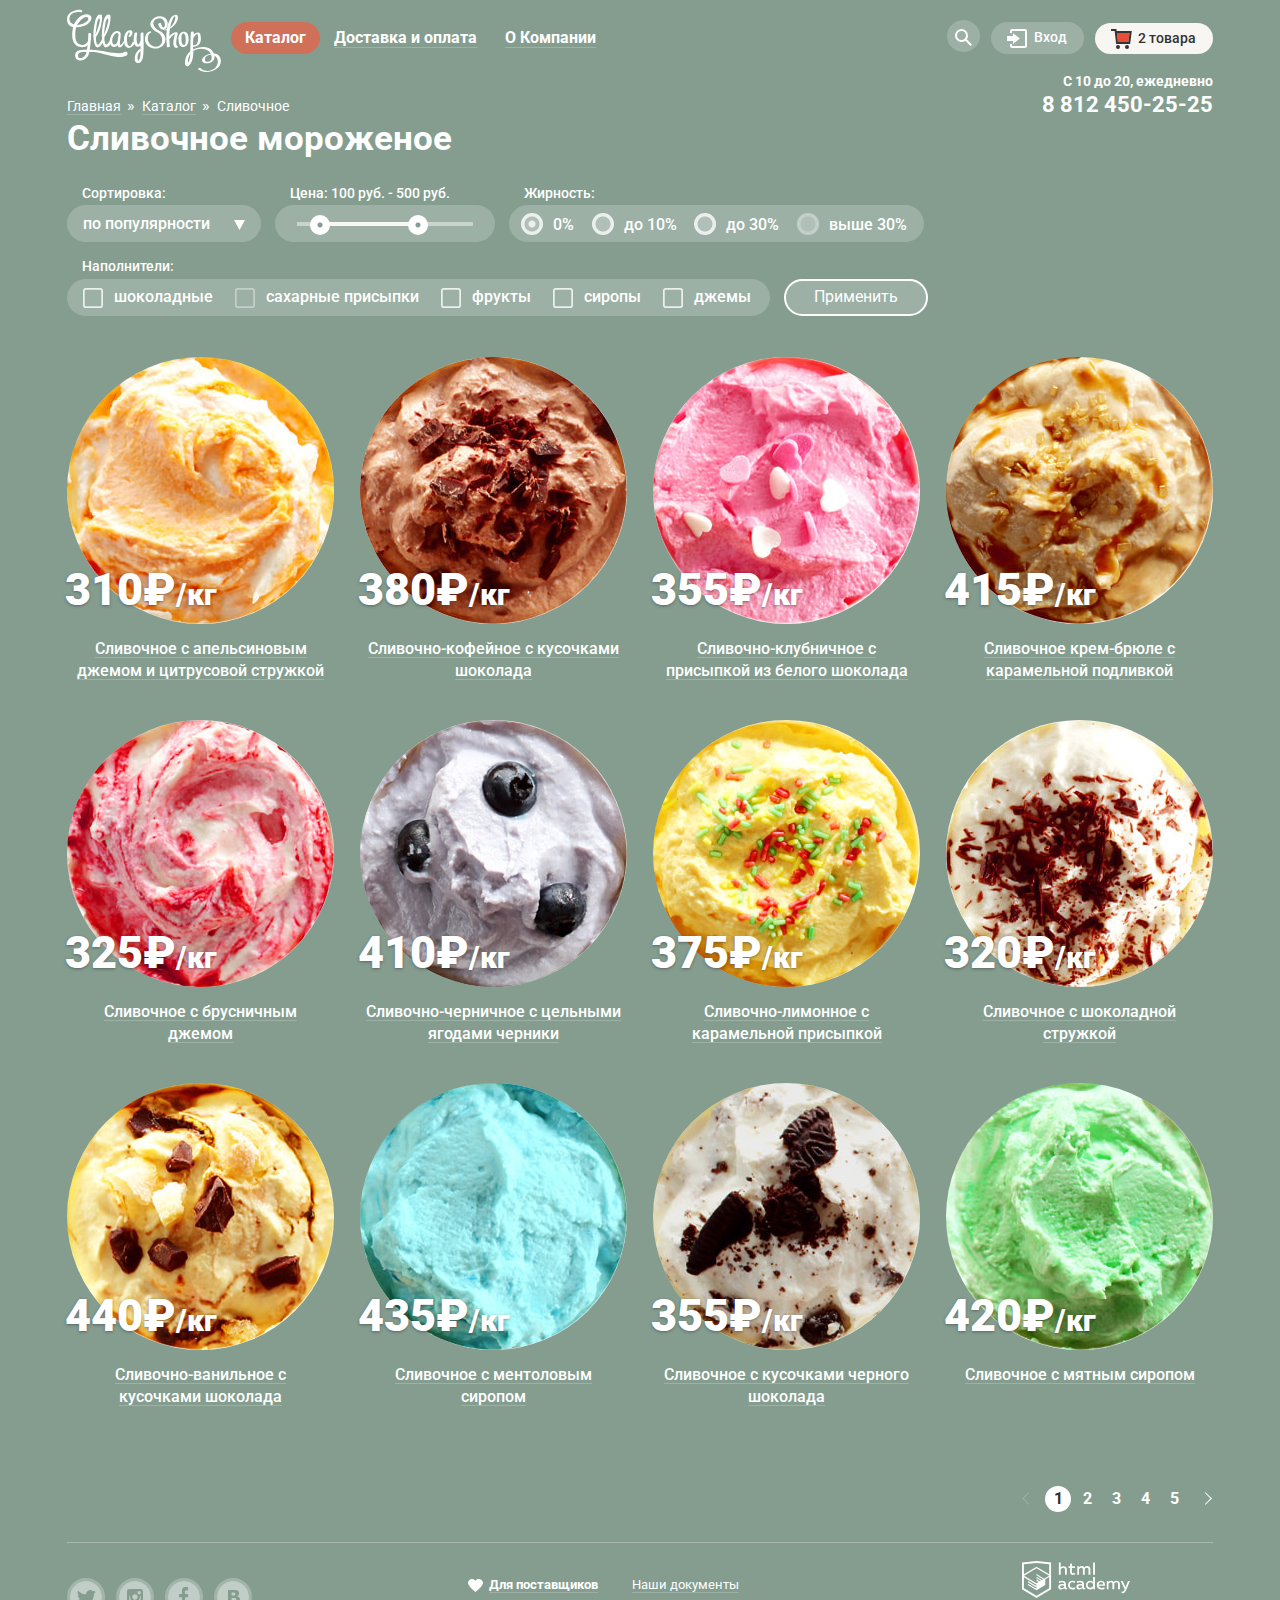
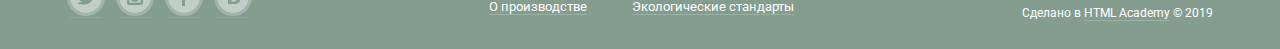
==== commit c25938e2: "Изменения по замечаниям проверяющего критерии Б11., Д8. Д19. Д20." ====
--- a/catalog.html
+++ b/catalog.html
@@ -36,12 +36,13 @@
                         <form class="search-form" action="https://echo.htmlacademy.ru" method="get"> 
                           <label for="search" class="visually-hidden">Строка поиска</label>
                           <input class="email-field" id = "search" type="text" name="search" value="" placeholder="Крем-брюле">
+                          <button type="submit" class="visually-hidden"></button>
                         </form>                
                     </li> 
                     <li class="user-navigation-item">
                         <a class="user-navigation-link" href="#">
                             <svg xmlns="http://www.w3.org/2000/svg" xmlns:xlink="http://www.w3.org/1999/xlink" width="21" height="19" viewBox="0 0 21 19"><g fill="#fff"><path d="M6 14.875L12.917 9.5 6 4.125v2.917H-.042v4.917H6z"/><path d="M18 0H5C3.9 0 3 .9 3 2v2h2V2h13v15H5v-2H3v2c0 1.1.9 2 2 2h13c1.1 0 2-.9 2-2V2c0-1.1-.9-2-2-2z"/></g></svg>
-                            <span>Вход</span>
+                            Вход
                         </a>                        
                             <form class="login-form" action="https://echo.htmlacademy.ru" method="post">            
                               <label class ="visually-hidden" for="user-login">Логин</label>
@@ -56,12 +57,13 @@
                                   <a href="#">Забыли пароль?</a>
                                   <a href="#">Новая регистрация</a>
                                 </div>  
+                               </div>
                             </form>    
                     </li>            
                     <li class="user-navigation-full-basket">                        
                         <a class="full-basket" href="#">
                             <svg xmlns="http://www.w3.org/2000/svg" width="21" height="20" viewBox="0 0 21 20"><path fill="#E84D37" d="M5.888 4.031L6.922 13h10.45l1.176-8.969z"/><circle fill="#343434" cx="6.984" cy="18" r="2"/><circle fill="#343434" cx="15.984" cy="18" r="2"/><path fill="#343434" d="M5.657 2.031L5.422 0H0v2h3.64l1.5 13h13.988l1.699-12.969H5.657zM17.372 13H6.922L5.888 4.031h12.66L17.372 13z"/></svg>
-                            <span>2 товара</span>
+                            2 товара
                         </a>       
                         <div class="basket-wrapper">
                             <ul class="basket-list">
@@ -102,7 +104,7 @@
             <li class="bread-crumbs-item breadcrumbs-current"><a href="#">Сливочное</a></li>            
         </ul>
         <h1 class="main-title">Cливочное мороженое</h1>
-        <form class="form-of-filters" action="https://echo.htmlacademy.ru" method="get">
+        <form class="form-of-filters" action="https://echo.htmlacademy.ru" method="post">
             <h2 class="visually-hidden">Фильтры</h2>
             <fieldset>
                 <legend class="name-of-filter">Сортировка:</legend> 
@@ -297,20 +299,20 @@
             </li>
         </ul>         
         <ul class="pagination-list">            
-            <li class="pagination-item pagination-item-current">
-                <a href="#">1</a> 
-            </li>
-            <li class="pagination-item">
-                <a href="#">2</a> 
-            </li>
-            <li class="pagination-item">
-                <a href="#">3</a>
-            </li>
-            <li class="pagination-item">
-                <a href="#">4</a> 
-            </li>
-            <li class="pagination-item">
-                <a href="#">5</a> 
+            <li class="pagination-item">
+                <a class="pagination-link pagination-link-current" href="#">1</a> 
+            </li>
+            <li class="pagination-item">
+                <a class="pagination-link" href="#">2</a> 
+            </li>
+            <li class="pagination-item">
+                <a class="pagination-link" href="#">3</a>
+            </li>
+            <li class="pagination-item">
+                <a class="pagination-link" href="#">4</a> 
+            </li>
+            <li class="pagination-item">
+                <a class="pagination-link" href="#">5</a> 
             </li>            
         </ul>
         <div class="separator"></div>
--- a/css/style.css
+++ b/css/style.css
@@ -44,7 +44,7 @@
   line-height: 18px;
   color: #ffffff;   
   display:flex;
-  flex-wrap:wrap;
+ 
   justify-content: space-between;  
   width:100%; 
 }
@@ -109,12 +109,13 @@
   padding-left:14px;
   padding-top:7px;
   padding-bottom:5px;
-  background-color: #f7f6f3;
+  background-color: #f7f6f3;  
   color:#323232;
   border-radius:30px;
 }
 
 .site-navigation-link:active {
+  background-color: #ededed;
   box-shadow: 0px 2px 1px #696969;
 }
 
@@ -195,14 +196,9 @@
 
   margin-left:auto;
   margin-top:23px;
-  display:-webkit-box;
-  display:-ms-flexbox;
-  display:flex;
-  -webkit-box-pack: justify;
-      -ms-flex-pack: justify;
-          justify-content: space-between;
-  -ms-flex-wrap: wrap;
-      flex-wrap: wrap;
+  display:flex;
+  justify-content: space-between;
+  min-width: 258px;
 }  
 
 .main-navigation > a {  
@@ -300,7 +296,7 @@
   top:36px;
   display:none;
   width:277px;
-  height:214px;
+  min-height:214px;
 
   background-color:#f8f7f4;
   border-radius:5px;
@@ -424,11 +420,11 @@
 }
 
 .slide:last-child .slide-title{
-  width:632px;
+  width:640px;
 }
 
 .slide-title { 
-  width: 670px;
+  width: 680px;
   margin: 0 auto;
   margin-top: 39px;
   padding-bottom:27px;
@@ -440,7 +436,7 @@
 
 .button {  
   display: inline-block;
-  vertical-align: middle;
+  vertical-align: bottom;
   font-size: 18px;
   line-height: 24px; 
   font-weight: 700;
@@ -491,16 +487,24 @@
 
 .slider-controls label {
   display: inline-block;
+  vertical-align: top;
   width: 17px;
   height: 17px;
-  margin-right: 8px;
-
-  vertical-align: top;
+  margin-right: 8px;  
 
   background-color: transparent;
   border: 2px solid #ffffff;
   border-radius: 50%;
   cursor: pointer;
+}
+
+.slider-controls label:hover,
+.slider-controls label:focus {
+  background-color: rgba(248, 247, 244, 0.4);
+}
+
+.slider-controls label:active {
+  background-color: #ffffff;
 }
 
 #product-1:checked ~ .site-wrapper {
@@ -535,9 +539,10 @@
   line-height: 22px;
   font-weight: 700;
   list-style: none;
-  margin:0;
-  margin-bottom:34px;
+  margin:0;  
   padding:0;  
+  display:flex;
+  flex-wrap: wrap;
 }
 
 .special-offer {
@@ -546,6 +551,7 @@
   padding-left:20px;
   padding-right:23px;
   padding-bottom:24px;
+  margin-bottom:34px;
   box-sizing: border-box;
   display:flex;
   flex-direction: column;
@@ -671,6 +677,7 @@
 
 .catalog-item:hover .button {
   display:inline-block;
+  vertical-align: bottom;
 }
 
 .catalog-item-button {  
@@ -693,6 +700,7 @@
   padding:0; 
   margin-left:21px;
   padding-top:26px;  
+  padding-bottom:21px; 
 }
 
 .about-us-advantages {
@@ -711,7 +719,7 @@
   flex-grow:1;  
   margin:0;
   padding:0; 
-  margin-top:23px;  
+  margin-bottom:23px;  
 }
 
 .about-us-advantages-item:first-child::before {
@@ -869,20 +877,32 @@
   padding-left:13px;
 }
 
-.email-field::placeholder,
-.feedback-comment::placeholder {
+.email-field::-webkit-input-placeholder, 
+.feedback-comment::-webkit-input-placeholder {
   font-weight: 400;
   color:#999999;
 }
 
-.email-field:-ms-input-placeholder,
+.email-field::-moz-placeholder, 
+.feedback-comment::-moz-placeholder {
+  font-weight: 400;
+  color:#999999;
+}
+
+.email-field:-ms-input-placeholder, 
 .feedback-comment:-ms-input-placeholder {
   font-weight: 400;
   color:#999999;
 }
 
-.email-field::-ms-input-placeholder,
+.email-field::-ms-input-placeholder, 
 .feedback-comment::-ms-input-placeholder {
+  font-weight: 400;
+  color:#999999;
+}
+
+.email-field::placeholder,
+.feedback-comment::placeholder {
   font-weight: 400;
   color:#999999;
 }
@@ -924,36 +944,19 @@
   line-height: 18px;
   font-weight: 400;
   color:#ffffff;  
+  border-bottom: 1px solid rgba(255, 255, 255, 0.2); 
 }
 
 .page-footer a:hover,
 .page-footer a:focus,
 .page-footer a:active {
   color:#ffbc9e;
+  border-bottom: 1px solid #ffbc9e;
 }
 
 .social-list {
   opacity: 0.5;
   list-style: none;
-}
-
-.footer-nav-list {
-  list-style: none;  
-  position: relative;
-}
-
-.footer-nav-list a {
-  font-size: 13px;
-}
-
-.footer-nav-item .bold-link {
-  font-weight: 700;  
-}
-
-.copiright{
-  font-size: 12px;
-  line-height: 18px;
-  font-weight: 400;
 }
 
 .user-navigation-full-basket {
@@ -1114,6 +1117,7 @@
 
 .basket-button {
   display:inline-block;
+  vertical-align: bottom;
   margin-left: auto;
   margin-right: 14px;
   margin-top:12px;
@@ -1162,7 +1166,6 @@
   display: none;
 }
  
-
 .bread-crumbs a {
   font-size: 14px;
   line-height: 16px;
@@ -1220,6 +1223,10 @@
   position: relative;
 }
 
+select::-ms-expand {
+  display: none;
+}
+
 .select svg {
   position: absolute;
   right: 16px;
@@ -1234,10 +1241,11 @@
   fill:#323232;  
 }
 
-select {  
-  -webkit-appearance: none;
-  -moz-appearance: none;
-  appearance: none;
+.sorting {  
+  -webkit-appearance: none;   
+     -moz-appearance: none;   
+          appearance: none;
+  outline: none;
 }
 
 .price {
@@ -1321,6 +1329,7 @@
 
   border-radius:50%;
   display:inline-block;
+  vertical-align: middle;
   position:absolute;
   top:-2px;
   left:-32px;
@@ -1363,9 +1372,9 @@
 
 .option {
   display: inline-block;
+  vertical-align: middle;
   margin-right: 53px;
-  text-transform: lowercase;
-  
+  text-transform: lowercase;  
 }
 
 .option:last-child {
@@ -1427,32 +1436,33 @@
   box-shadow: inset 0px 2px 1px 0 #696969;
 }
 
-.pagination-item a {
-  color: #ffffff;
-}
-
-.pagination-item-not-activ a {
-  color:rgba(255, 255, 255, 0.2);
-}
-
-.pagination-item-current {
+.pagination-link {
+  margin:0;
+  padding:0;
   display: block;
-  background-color: #ffffff; 
-}
-
-.pagination-item-current a { 
-   color: #323232;
-}
-
-.pagination-item a:active {
+  width:26px;
+  height:26px;
+  border-radius: 50%;
+  color: #ffffff; 
+  text-align:center;
+  line-height: 26px;
+  margin-left: 3px;
+}
+
+.pagination-link:active {
   background-color: #ffffff; 
   color: #323232;
 }
 
-.pagination-item a:hover,
-.pagination-item a:focus {
+.pagination-link:hover,
+.pagination-link:focus {
   background-color: rgba(255, 255, 255, 0.2);
   color: #ffffff; 
+}
+
+.pagination-link-current{ 
+  color: #323232;  
+  background-color: #ffffff; 
 }
 
 .about-us {   
@@ -1526,10 +1536,14 @@
   padding:0;
   margin-top:31px;
   margin-left: 226px;
+  margin-bottom: 32px;
   width: 306px;
   display:flex;
   align-content:flex-start; 
   flex-wrap: wrap; 
+
+  list-style: none;  
+  position: relative;
 }
 
 .footer-nav-item {  
@@ -1537,9 +1551,13 @@
   padding:0;  
 }
 
-.footer-nav-item a {
-  border-bottom: 1px solid rgba(255, 255, 255, 0.2); 
+.footer-nav-item .bold-link {
+  font-weight: 700;  
+}
+
+.footer-nav-item a {  
   line-height: 0.97;
+  font-size: 13px;
 }
 
 .footer-nav-item:first-child::before {
@@ -1561,7 +1579,9 @@
   width: 163px;
 }
 
-.copiright {
+.copiright {  
+  line-height: 18px;
+  font-weight: 400;
   font-size: 12px;
   margin-left:auto;  
   margin-top:18px;
@@ -1570,8 +1590,9 @@
   flex-direction:column; 
 }
 
-.copiright-link {
-  border-bottom: 1px solid rgba(255, 255, 255, 0.2);
+.copiright > a,
+.copiright > a:hover {
+  border:none;
 }
 
 .copiright p {
@@ -1691,7 +1712,7 @@
 
   position: relative;
   top: 8px;
-  right: 5px;
+  right: 0px;
 
   width: 8px;
   height: 8px;
@@ -1708,7 +1729,7 @@
 
   position: relative;
   top: 8px;
-  right: 5px;
+  right: 3px;
 
   width: 8px;
   height: 8px;
@@ -1719,27 +1740,7 @@
   margin-left:17px;
  }
 
-.pagination-item {
-  margin-right:2px;
-  width:27px;
-  height:26px;
-  border-radius:50%;
-  text-align:center;
-}
-
-.pagination-item a {
-  margin:0;
-  padding:0;
-  margin-top:2px;
-  line-height: 28px;
-  font-weight: 500;
-}
-
-.pagination-item:last-child {
-  margin-right:0;
-}
-
-.feedback-form-wrapper {
+ .feedback-form-wrapper {
   position: fixed;
   
   color: #323232;
